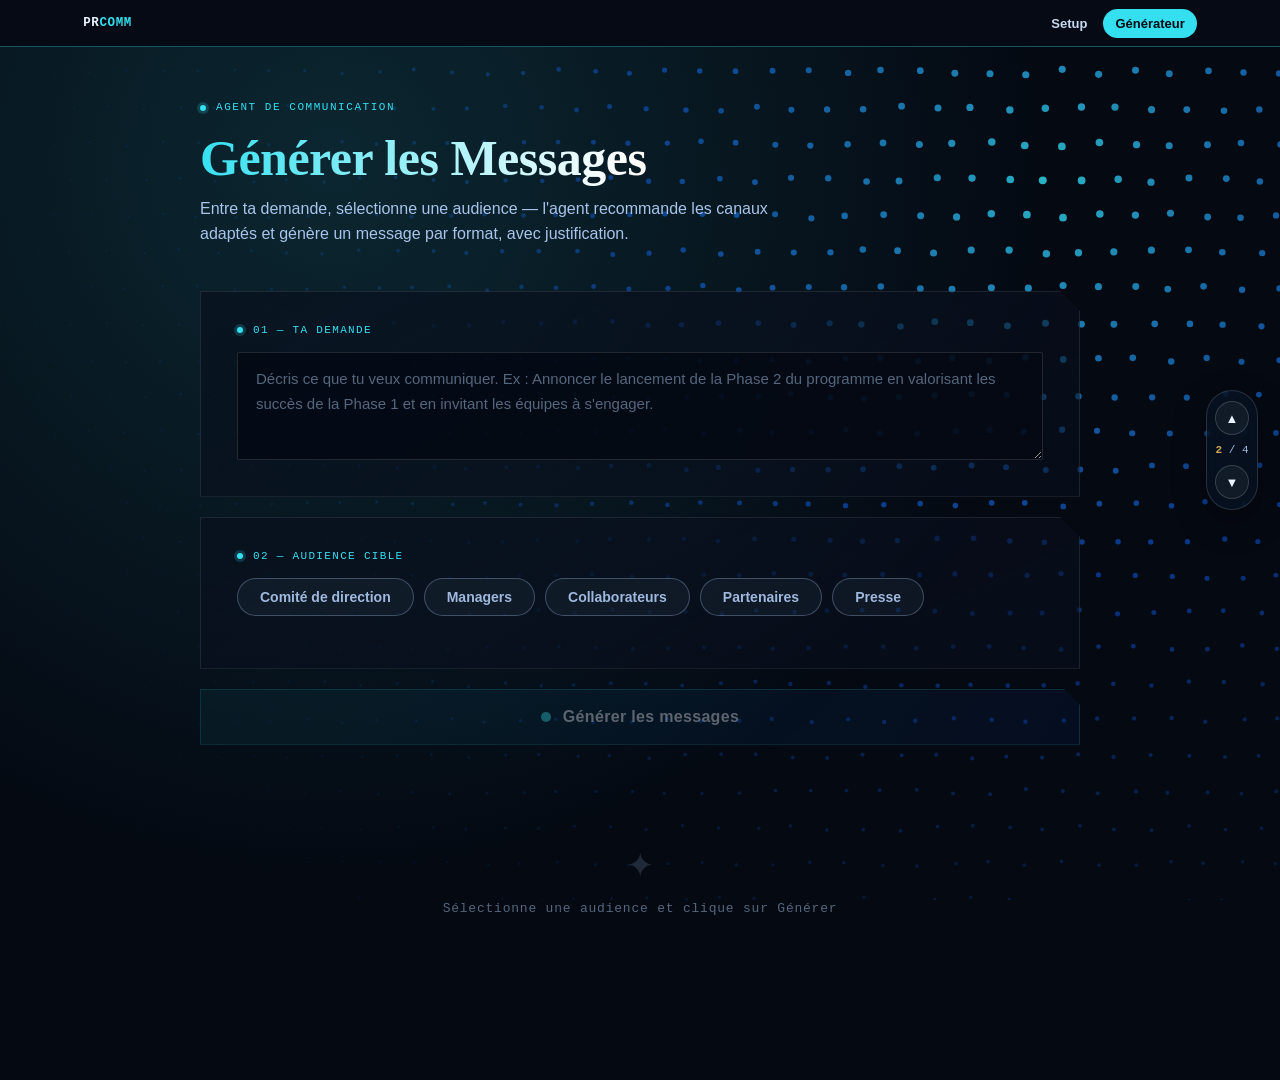
==== page2.html @ b080f119 "feat(page2): générateur de messages refait — demande + audience + canaux recommandés + résultats par" ====
<!DOCTYPE html>
<html lang="fr">
<head>
<meta charset="UTF-8">
<meta name="viewport" content="width=device-width, initial-scale=1.0">
<title>PRCOMM — Générateur de messages</title>
<style>
/* =====================================================
   DESIGN SYSTEM SHIFT — inline
   ===================================================== */
:root {
  --ink:#050912; --navy:#07223f; --blue:#0f62fe; --cyan:#34e0f0; --teal:#00b7ac;
  --ink-text:#0a1626; --muted:#54677e; --gold:#d1a954; --gold-soft:rgba(209,169,84,0.16);
  --mono:ui-monospace,"SF Mono",Consolas,"Liberation Mono",Menlo,monospace;
  --sans:-apple-system,"Segoe UI","Helvetica Neue",Arial,sans-serif;
  --serif:Georgia,"Palatino Linotype","Book Antiqua",serif;
  --ease-lux:cubic-bezier(.16,1,.3,1);
}
*{box-sizing:border-box;} html,body{margin:0;padding:0;} html{scroll-behavior:smooth;}
body{font-family:var(--sans);background:var(--ink);color:#eaf3ff;-webkit-font-smoothing:antialiased;}
a{color:inherit;text-decoration:none;}

/* canvas bg */
#bgCanvas{position:fixed;inset:0;z-index:-1;display:block;pointer-events:none;}
#phaseGlow{position:fixed;inset:0;z-index:-1;pointer-events:none;background:radial-gradient(circle at 26% 18%,rgba(52,224,240,0.14),transparent 62%);}

/* nav */
.site-nav{position:sticky;top:0;z-index:80;background:#050a14;border-bottom:1px solid rgba(52,224,240,0.35);}
.site-nav .wrap{display:flex;align-items:center;justify-content:space-between;padding:14px 32px;max-width:min(1560px,92vw);margin:0 auto;}
.nav-brand{font-family:var(--mono);font-size:12.5px;letter-spacing:.05em;color:#eaf3ff;font-weight:700;}
.nav-brand span{color:var(--cyan);}
.nav-links{display:flex;gap:4px;list-style:none;margin:0;padding:0;}
.nav-links a{font-size:13px;font-weight:600;color:#c7d8f0;padding:7px 12px;border-radius:20px;transition:background .15s,color .15s;}
.nav-links a:hover{color:#fff;background:rgba(255,255,255,0.08);}
.nav-links a.active{color:var(--ink);background:var(--cyan);font-weight:700;}

/* section-nav pill */
.section-nav{position:fixed;right:22px;top:50%;transform:translateY(-50%);z-index:95;display:flex;flex-direction:column;align-items:center;gap:2px;background:rgba(8,20,38,0.6);border:1px solid rgba(255,255,255,0.14);border-radius:999px;padding:10px 8px;backdrop-filter:blur(10px);box-shadow:0 12px 32px rgba(0,0,0,0.35);}
.section-nav button{width:34px;height:34px;border-radius:50%;border:1px solid rgba(255,255,255,0.16);background:rgba(255,255,255,0.05);color:#eaf3ff;font-size:13px;cursor:pointer;display:flex;align-items:center;justify-content:center;transition:background .18s,border-color .18s,transform .18s;}
.section-nav button:hover:not(:disabled){background:rgba(52,224,240,0.18);border-color:rgba(52,224,240,0.5);transform:scale(1.08);}
.section-nav button:disabled{opacity:.25;cursor:default;}
.section-nav-count{font-family:var(--mono);font-size:11px;color:#9fb8dd;padding:7px 0;}
.section-nav-count b{color:var(--gold);}
@media(max-width:520px){.section-nav{display:none;}}

/* page wrap */
.page-wrap{max-width:960px;margin:0 auto;padding:52px 40px 100px;position:relative;z-index:2;}
@media(max-width:640px){.page-wrap{padding:32px 20px 80px;}}

/* page title */
.page-title-block{margin-bottom:44px;}
.page-title-block .eyebrow{font-family:var(--mono);font-size:11px;letter-spacing:.14em;text-transform:uppercase;color:var(--cyan);display:flex;align-items:center;gap:10px;margin-bottom:14px;}
.page-title-block .eyebrow::before{content:"";width:6px;height:6px;border-radius:50%;background:var(--cyan);box-shadow:0 0 0 3px rgba(52,224,240,0.18);flex:none;}
.page-title-block h1{font-family:var(--serif);font-size:clamp(32px,5vw,50px);font-weight:600;letter-spacing:-.01em;line-height:1.1;margin:0 0 10px;background-image:linear-gradient(100deg,var(--cyan) 0%,#fff 22%,var(--gold) 48%,#eaf3ff 100%);background-size:220% 100%;-webkit-background-clip:text;background-clip:text;color:transparent;animation:lsweep 9s linear infinite;}
@keyframes lsweep{0%{background-position:0% 50%;}100%{background-position:-220% 50%;}}
.page-title-block p{color:#a9c4ea;font-size:16px;line-height:1.6;margin:0;max-width:580px;}
@media(prefers-reduced-motion:reduce){.page-title-block h1{animation:none;color:#fff;-webkit-text-fill-color:#fff;background-image:none;}}

/* block card */
.block{background:linear-gradient(155deg,rgba(9,16,30,0.75),rgba(9,16,30,0.5));border:1px solid rgba(255,255,255,0.09);clip-path:polygon(0 0,calc(100% - 20px) 0,100% 20px,100% 100%,0 100%);padding:32px 36px;margin-bottom:20px;transition:border-color .3s;}
.block:focus-within{border-color:rgba(52,224,240,0.3);}
.block-label{font-family:var(--mono);font-size:11px;letter-spacing:.12em;text-transform:uppercase;color:var(--cyan);display:flex;align-items:center;gap:10px;margin-bottom:16px;}
.block-label::before{content:"";width:6px;height:6px;border-radius:50%;background:var(--cyan);box-shadow:0 0 0 3px rgba(52,224,240,0.18);flex:none;}
@media(max-width:640px){.block{padding:22px 18px;}}

/* textarea */
.field-textarea{width:100%;background:rgba(5,9,18,0.75);border:1px solid rgba(255,255,255,0.12);color:#eaf3ff;font-family:var(--sans);font-size:15px;line-height:1.65;padding:14px 18px;border-radius:2px;outline:none;transition:border-color .2s;resize:vertical;min-height:108px;}
.field-textarea:focus{border-color:rgba(52,224,240,0.5);}
.field-textarea::placeholder{color:#54677e;}

/* audience buttons */
.aud-btns{display:flex;flex-wrap:wrap;gap:10px;}
.aud-btn{font-family:var(--sans);font-size:14px;font-weight:600;padding:10px 22px;border-radius:999px;cursor:pointer;border:1.5px solid rgba(159,184,221,0.35);color:#9fb8dd;background:rgba(159,184,221,0.06);transition:all .2s;}
.aud-btn:hover{border-color:rgba(52,224,240,0.5);color:#eaf3ff;background:rgba(52,224,240,0.08);}
.aud-btn.active{border-color:var(--cyan);color:var(--ink);background:var(--cyan);font-weight:700;}

/* channel recommendation zone */
.reco-zone{margin-top:20px;overflow:hidden;max-height:0;opacity:0;transition:max-height .45s ease,opacity .35s;}
.reco-zone.open{max-height:300px;opacity:1;}
.reco-zone-label{font-family:var(--mono);font-size:10px;letter-spacing:.1em;text-transform:uppercase;color:#7d97bd;margin-bottom:12px;display:flex;align-items:center;gap:8px;}
.reco-zone-label::after{content:"";flex:1;height:1px;background:rgba(255,255,255,0.1);}
.ch-chips{display:flex;flex-wrap:wrap;gap:8px;margin-bottom:10px;}
.ch-chip{font-family:var(--mono);font-size:12px;padding:7px 16px;border-radius:999px;cursor:pointer;user-select:none;border:1.5px solid rgba(159,184,221,0.3);color:#9fb8dd;background:rgba(159,184,221,0.06);transition:all .18s;}
.ch-chip:hover{border-color:rgba(52,224,240,0.5);color:#eaf3ff;}
.ch-chip.sel{background:rgba(52,224,240,0.16);border-color:var(--cyan);color:var(--cyan);font-weight:700;}
.ch-chip.reco{border-color:rgba(209,169,84,0.5);color:#f0d9a2;background:rgba(209,169,84,0.1);}
.ch-chip.reco.sel{background:rgba(209,169,84,0.2);border-color:var(--gold);color:var(--gold);font-weight:700;}
.reco-hint{font-family:var(--mono);font-size:11px;color:#7d97bd;}
.reco-hint b{color:var(--gold);}

/* generate btn */
.btn-gen{display:flex;align-items:center;justify-content:center;gap:12px;width:100%;padding:18px;margin-top:4px;cursor:pointer;clip-path:polygon(0 0,calc(100% - 16px) 0,100% 16px,100% 100%,0 100%);border:1px solid rgba(52,224,240,0.4);background:linear-gradient(120deg,rgba(52,224,240,0.14),rgba(15,98,254,0.18));font-family:var(--sans);font-size:16px;font-weight:700;color:#eaf3ff;letter-spacing:.02em;transition:background .25s,transform .2s,box-shadow .25s;box-shadow:0 10px 28px rgba(0,0,0,0.3);}
.btn-gen:hover:not(:disabled){background:linear-gradient(120deg,rgba(52,224,240,0.24),rgba(15,98,254,0.28));transform:translateY(-2px);box-shadow:0 16px 36px rgba(0,0,0,0.4);}
.btn-gen:disabled{opacity:.38;cursor:not-allowed;transform:none;}
.btn-gen .dot{width:10px;height:10px;border-radius:50%;background:var(--cyan);flex:none;animation:pulse 2s ease-in-out infinite;}
@keyframes pulse{0%,100%{opacity:.5;transform:scale(1);}50%{opacity:1;transform:scale(1.45);}}

/* results */
.results{margin-top:36px;}
.results-empty{text-align:center;padding:64px 20px;font-family:var(--mono);font-size:13px;color:#54677e;letter-spacing:.06em;}
.results-empty .ico{font-size:34px;display:block;margin-bottom:14px;opacity:.35;}
.result-cards{display:flex;flex-direction:column;gap:22px;}

/* result card */
.rcard{background:rgba(6,14,28,0.65);border:1px solid rgba(255,255,255,0.1);clip-path:polygon(0 0,calc(100% - 16px) 0,100% 16px,100% 100%,0 100%);overflow:hidden;transition:border-color .3s;}
.rcard:hover{border-color:rgba(52,224,240,0.28);}
.rcard-head{display:flex;align-items:center;justify-content:space-between;padding:14px 22px;border-bottom:1px solid rgba(255,255,255,0.07);background:rgba(5,9,18,0.45);}
.rcard-format{display:flex;align-items:center;gap:10px;}
.rcard-icon{font-size:18px;}
.rcard-name{font-weight:700;color:#fff;font-size:15px;}
.rcard-badge{font-family:var(--mono);font-size:10px;padding:3px 10px;border-radius:999px;letter-spacing:.05em;text-transform:uppercase;}
.rcard-badge.email{border:1px solid rgba(52,224,240,0.4);color:#a4f0f8;background:rgba(52,224,240,0.1);}
.rcard-badge.linkedin{border:1px solid rgba(15,98,254,0.5);color:#a9c4ff;background:rgba(15,98,254,0.14);}
.rcard-badge.video{border:1px solid rgba(209,169,84,0.5);color:#f0d9a2;background:rgba(209,169,84,0.12);}
.rcard-badge.intranet{border:1px solid rgba(0,183,172,0.5);color:#7fe6dd;background:rgba(0,183,172,0.12);}
.rcard-badge.slack{border:1px solid rgba(159,184,221,0.4);color:#9fb8dd;background:rgba(159,184,221,0.08);}
.btn-copy{font-family:var(--mono);font-size:11px;padding:5px 14px;border-radius:2px;border:1px solid rgba(255,255,255,0.18);background:rgba(255,255,255,0.05);color:#9fb8dd;cursor:pointer;transition:background .18s,color .18s;}
.btn-copy:hover{background:rgba(255,255,255,0.1);color:#fff;}
.btn-copy.ok{border-color:rgba(0,183,172,0.5);color:var(--teal);}
.rcard-body{padding:22px 24px;}
.rcard-text{color:#dbe8fb;font-size:15px;line-height:1.75;white-space:pre-wrap;font-family:var(--sans);}
.rcard-why{margin-top:16px;padding:13px 18px;border-left:3px solid var(--gold);background:linear-gradient(120deg,rgba(209,169,84,0.08),rgba(255,255,255,0.01));}
.why-label{font-family:var(--mono);font-size:10px;letter-spacing:.1em;text-transform:uppercase;color:var(--gold);margin-bottom:5px;}
.why-text{font-family:var(--serif);font-style:italic;color:#c9a95a;font-size:14px;line-height:1.6;}

/* skeleton */
.skel-card{background:rgba(6,14,28,0.6);border:1px solid rgba(255,255,255,0.07);clip-path:polygon(0 0,calc(100% - 16px) 0,100% 16px,100% 100%,0 100%);padding:24px;display:flex;flex-direction:column;gap:11px;}
.skel{border-radius:2px;background:linear-gradient(90deg,rgba(255,255,255,0.04) 25%,rgba(255,255,255,0.09) 50%,rgba(255,255,255,0.04) 75%);background-size:200% 100%;animation:shimmer 1.5s infinite;}
@keyframes shimmer{0%{background-position:200% 0;}100%{background-position:-200% 0;}}
.sh{height:14px;} .sw40{width:40%;} .sw90{width:90%;} .sw75{width:75%;} .sw55{width:55%;}
</style>
</head>
<body>

<canvas id="bgCanvas" aria-hidden="true"></canvas>
<div id="phaseGlow" aria-hidden="true"></div>

<nav class="site-nav">
  <div class="wrap">
    <a href="index.html" class="nav-brand">PR<span>COMM</span></a>
    <ul class="nav-links">
      <li><a href="index.html">Setup</a></li>
      <li><a href="page2.html" class="active">Générateur</a></li>
    </ul>
  </div>
</nav>

<nav class="section-nav" id="sectionNav">
  <button type="button" id="secPrev">&#9650;</button>
  <div class="section-nav-count"><b id="secIndex">1</b> / <span id="secTotal">4</span></div>
  <button type="button" id="secNext">&#9660;</button>
</nav>

<div class="page-wrap">

  <!-- Header -->
  <div class="page-title-block" id="stop0">
    <p class="eyebrow">Agent de communication</p>
    <h1>Générer les Messages</h1>
    <p>Entre ta demande, sélectionne une audience — l'agent recommande les canaux adaptés et génère un message par format, avec justification.</p>
  </div>

  <!-- BLOC 1 — Demande -->
  <div class="block" id="stop1">
    <div class="block-label">01 — Ta demande</div>
    <textarea class="field-textarea" id="inputDemande"
      placeholder="Décris ce que tu veux communiquer. Ex : Annoncer le lancement de la Phase 2 du programme en valorisant les succès de la Phase 1 et en invitant les équipes à s'engager."></textarea>
  </div>

  <!-- BLOC 2 — Audience + canaux recommandés -->
  <div class="block" id="stop2">
    <div class="block-label">02 — Audience cible</div>
    <div class="aud-btns" id="audBtns"></div>

    <div class="reco-zone" id="recoZone">
      <div class="reco-zone-label" style="margin-top:20px;">Canaux recommandés pour cette audience</div>
      <div class="ch-chips" id="chChips"></div>
      <div class="reco-hint" id="recoHint"></div>
    </div>
  </div>

  <!-- BLOC 3 — Générer -->
  <button class="btn-gen" id="btnGen" disabled>
    <span class="dot"></span>
    Générer les messages
  </button>

  <!-- BLOC 4 — Résultats -->
  <div class="results" id="stop3">
    <div class="results-empty" id="emptyState">
      <span class="ico">✦</span>
      Sélectionne une audience et clique sur Générer
    </div>
    <div class="result-cards" id="resultCards"></div>
  </div>

</div><!-- /page-wrap -->

<script>
/* ================================================================
   CHANNEL METADATA
   ================================================================ */
var CH = {
  email:        { label:'Email',                icon:'✉',  badge:'email',    why:"L'email est idéal pour les audiences formelles. Il permet un message structuré, archivable et attendu dans les communications officielles." },
  linkedin:     { label:'LinkedIn',             icon:'💼', badge:'linkedin', why:"LinkedIn maximise la visibilité externe et institutionnelle. L'accroche courte et les hashtags augmentent l'engagement organique auprès des pairs et partenaires." },
  video:        { label:'Script vidéo',         icon:'🎬', badge:'video',    why:"La vidéo crée un lien émotionnel fort. Le format face caméra humanise le message et renforce l'authenticité, particulièrement efficace pour mobiliser les équipes." },
  intranet:     { label:'Intranet / Newsletter', icon:'📰', badge:'intranet', why:"L'intranet touche l'ensemble des collaborateurs avec un message structuré et archivable. Idéal pour les communications larges à l'ensemble du périmètre." },
  slack:        { label:'Slack / Teams',         icon:'💬', badge:'slack',    why:"Slack/Teams privilégie la réactivité et l'informalité. Le format court et direct est parfait pour un message rapide à une équipe habituée à ce canal." },
  presentation: { label:'Présentation',          icon:'📊', badge:'email',    why:"La présentation structure le message visuellement pour convaincre en réunion. Elle est adaptée aux décideurs qui attendent des données et des arguments structurés." },
  communique:   { label:'Communiqué presse',     icon:'📡', badge:'linkedin', why:"Le communiqué adopte les codes journalistiques : clarté, faits, citation. Il cible les médias et partenaires pour une diffusion large et crédible." },
  discours:     { label:'Discours',              icon:'🎤', badge:'video',    why:"Le discours crée un moment fort et mémorable. Le contact direct et l'émotion renforcent l'impact, idéal pour des moments de rassemblement." }
};

/* Recommandation de canaux par audience */
var RECO = {
  'direction':      ['email','presentation','discours'],
  'codir':          ['email','presentation','discours'],
  'comite':         ['email','presentation','discours'],
  'manager':        ['email','intranet','slack'],
  'collaborateur':  ['intranet','video','slack'],
  'partner':        ['email','linkedin','communique'],
  'partenaire':     ['email','linkedin','communique'],
  'presse':         ['communique','linkedin'],
  'client':         ['linkedin','email','video'],
  'equipe':         ['slack','intranet','video'],
  'rh':             ['intranet','email','slack']
};

/* Templates de message par canal */
var TPL = {
  email: function(c) {
    return 'Objet : ' + c.sujet + '\n\n'
      + 'Bonjour,\n\n'
      + c.intro + '\n\n'
      + c.corps + '\n\n'
      + 'Nous comptons sur votre engagement pour faire de cette étape un vrai succès collectif.\n\n'
      + 'Bien cordialement,\n'
      + "L'équipe Communication";
  },
  linkedin: function(c) {
    return c.accroche + '\n\n'
      + c.court + '\n\n'
      + '👉 ' + c.cta + '\n\n'
      + c.hashtags;
  },
  video: function(c) {
    return '[OUVERTURE — plan large]\n'
      + '"' + c.hook + '"\n\n'
      + '[PLAN MOYEN — interlocuteur face caméra]\n'
      + '"' + c.video_corps + '"\n\n'
      + '[PLAN SERRÉ — regard caméra]\n'
      + '"' + c.video_close + '"\n\n'
      + '[OUTRO — logo + signature]';
  },
  intranet: function(c) {
    return '# ' + c.sujet + '\n\n'
      + c.intro + '\n\n'
      + '**Ce que ça change pour vous :**\n'
      + c.points.map(function(p){ return '• ' + p; }).join('\n') + '\n\n'
      + c.conclusion;
  },
  slack: function(c) {
    return ':loudspeaker: *' + c.sujet + '*\n\n'
      + c.court + '\n\n'
      + ':arrow_right: ' + c.cta;
  },
  presentation: function(c) {
    return 'SLIDE 1 — Titre\n'
      + c.sujet + '\n\n'
      + 'SLIDE 2 — Contexte\n'
      + c.intro + '\n\n'
      + 'SLIDE 3 — Enjeux & bénéfices\n'
      + c.points.map(function(p, i){ return (i+1) + '. ' + p; }).join('\n') + '\n\n'
      + 'SLIDE 4 — Prochaine étape\n'
      + c.cta;
  },
  communique: function(c) {
    return 'COMMUNIQUÉ DE PRESSE\n\n'
      + c.sujet.toUpperCase() + '\n\n'
      + c.intro + '\n\n'
      + c.corps + '\n\n'
      + '« ' + c.citation + ' »\n\n'
      + 'Contact presse : communication@programme.fr';
  },
  discours: function(c) {
    return '[INTRODUCTION]\n'
      + 'Mesdames, Messieurs, chers collègues,\n\n'
      + c.intro + '\n\n'
      + '[DÉVELOPPEMENT]\n'
      + c.corps + '\n\n'
      + '[APPEL À L\'ACTION]\n'
      + c.video_close + '\n\n'
      + '[CONCLUSION]\n'
      + 'Je vous remercie.';
  }
};

/* ================================================================
   STATE
   ================================================================ */
var setup = null;
var selAud = null;
var selCh  = [];

/* ================================================================
   INIT
   ================================================================ */
(function init() {
  /* particles SHIFT */
  (function(){
    var cv=document.getElementById('bgCanvas');
    if(!cv||!cv.getContext)return;
    var ctx=cv.getContext('2d'),dots=[],mouse={x:-9999,y:-9999},W=0,H=0;
    function lerp(a,b,t){return a+(b-a)*t;}
    function colorAt(t){
      var cy=[52,224,240],bl=[15,98,254],nv=[7,34,63],r,g,b;
      if(t<0.45){var tt=t/0.45;r=lerp(cy[0],bl[0],tt);g=lerp(cy[1],bl[1],tt);b=lerp(cy[2],bl[2],tt);}
      else{var tt2=Math.min((t-0.45)/0.55,1);r=lerp(bl[0],nv[0],tt2);g=lerp(bl[1],nv[1],tt2);b=lerp(bl[2],nv[2],tt2);}
      return[Math.round(r),Math.round(g),Math.round(b)];
    }
    function buildGrid(){
      dots=[];var sp=W<640?42:36,cols=Math.ceil(W/sp)+2,rows=Math.ceil(H/sp)+2;
      var lx=W*0.82,ly=H*0.2,mx=Math.hypot(Math.max(lx,W-lx),Math.max(ly,H-ly))||1;
      for(var ry=0;ry<rows;ry++){var ox=(ry%2===0)?0:sp/2;
        for(var rx=0;rx<cols;rx++){var x=rx*sp+ox-sp,y=ry*sp-sp;
          var d=Math.hypot(x-lx,y-ly)/mx,bri=Math.pow(Math.max(0,1-d/1.05),1.7);
          dots.push({bx:x,by:y,r:1.0+bri*3.0,bright:bri,phase:Math.random()*Math.PI*2,speed:0.22+Math.random()*0.22,amp:1.3+Math.random()*1.6});}}
    }
    function resize(){var dpr=Math.min(window.devicePixelRatio||1,2);W=window.innerWidth;H=window.innerHeight;cv.width=W*dpr;cv.height=H*dpr;cv.style.width=W+'px';cv.style.height=H+'px';ctx.setTransform(dpr,0,0,dpr,0,0);buildGrid();}
    var rm=window.matchMedia&&window.matchMedia('(prefers-reduced-motion:reduce)').matches;
    var t0=(window.performance&&performance.now)?performance.now():Date.now();
    function frame(now){var t=(now-t0)/1000;ctx.clearRect(0,0,W,H);
      for(var i=0;i<dots.length;i++){var d=dots[i],x=d.bx,y=d.by;
        if(!rm){x+=Math.sin(t*d.speed+d.phase)*d.amp;y+=Math.cos(t*d.speed*0.8+d.phase)*d.amp;}
        var radius=d.r,bright=d.bright;
        if(!rm&&mouse.x>-9000){var dx=x-mouse.x,dy=y-mouse.y,dist=Math.hypot(dx,dy);
          if(dist<150){var f=1-dist/150;radius+=f*2.6;bright=Math.min(1,bright+f*0.35);if(dist>0.01){x+=(dx/dist)*f*6;y+=(dy/dist)*f*6;}}}
        var col=colorAt(Math.min(1,1-bright));
        ctx.beginPath();ctx.fillStyle='rgba('+col[0]+','+col[1]+','+col[2]+','+(Math.min(0.92,0.09+bright*0.72))+')';ctx.arc(x,y,radius,0,Math.PI*2);ctx.fill();}
      if(!rm)requestAnimationFrame(frame);}
    window.addEventListener('mousemove',function(e){mouse.x=e.clientX;mouse.y=e.clientY;},{passive:true});
    window.addEventListener('mouseleave',function(){mouse.x=-9999;mouse.y=-9999;});
    var rt;window.addEventListener('resize',function(){clearTimeout(rt);rt=setTimeout(function(){resize();if(!rm)requestAnimationFrame(frame);else frame(performance.now());},150);});
    resize();if(!rm)requestAnimationFrame(frame);else frame(t0);
  })();

  /* section nav */
  (function(){
    var stops=[document.getElementById('stop0'),document.getElementById('stop1'),document.getElementById('stop2'),document.getElementById('stop3')];
    var prev=document.getElementById('secPrev'),next=document.getElementById('secNext');
    var idx=document.getElementById('secIndex'),tot=document.getElementById('secTotal');
    if(tot)tot.textContent=stops.length;
    function cur(){var y=window.scrollY+window.innerHeight*0.4,i=0;
      for(var j=0;j<stops.length;j++){if(stops[j]&&stops[j].getBoundingClientRect().top+window.scrollY<=y)i=j;}return i;}
    function go(i){i=Math.max(0,Math.min(stops.length-1,i));stops[i].scrollIntoView({behavior:'smooth',block:'center'});}
    function upd(){var i=cur();if(idx)idx.textContent=i+1;prev.disabled=i<=0;next.disabled=i>=stops.length-1;}
    prev.addEventListener('click',function(){go(cur()-1);});
    next.addEventListener('click',function(){go(cur()+1);});
    window.addEventListener('scroll',upd,{passive:true});
    window.addEventListener('resize',upd);
    window.addEventListener('keydown',function(e){
      var t=(document.activeElement&&document.activeElement.tagName)||'';
      if(t==='TEXTAREA'||t==='INPUT')return;
      if(e.key==='ArrowDown'||e.key==='PageDown'){e.preventDefault();go(cur()+1);}
      else if(e.key==='ArrowUp'||e.key==='PageUp'){e.preventDefault();go(cur()-1);}
    });
    upd();
  })();

  /* load setup from localStorage */
  try { setup = JSON.parse(localStorage.getItem('prcomm_setup')); } catch(e) {}

  /* populate audience buttons */
  var auds = (setup && setup.audiences && setup.audiences.length)
    ? setup.audiences
    : [
        { name: 'Comité de direction', what: 'ROI, vision stratégique' },
        { name: 'Managers',            what: 'Impact équipes, opérationnel' },
        { name: 'Collaborateurs',      what: 'Sens, bénéfices concrets' },
        { name: 'Partenaires',         what: 'Fiabilité, innovation' },
        { name: 'Presse',              what: 'Faits, chiffres, citations' }
      ];

  var cont = document.getElementById('audBtns');
  auds.forEach(function(a) {
    var btn = document.createElement('button');
    btn.className = 'aud-btn';
    btn.textContent = a.name;
    btn.addEventListener('click', function() { selectAud(btn, a); });
    cont.appendChild(btn);
  });

  /* enable generate on textarea input */
  document.getElementById('inputDemande').addEventListener('input', checkReady);
  document.getElementById('btnGen').addEventListener('click', generate);
})();

/* ================================================================
   AUDIENCE SELECTION
   ================================================================ */
function selectAud(btn, aud) {
  document.querySelectorAll('.aud-btn').forEach(function(b){ b.classList.remove('active'); });
  btn.classList.add('active');
  selAud = aud;
  selCh  = [];
  renderReco(aud);
  checkReady();
}

function getRecoForAud(name) {
  var n = name.toLowerCase()
    .replace(/[éèêë]/g,'e').replace(/[àâä]/g,'a').replace(/[îï]/g,'i').replace(/[ôö]/g,'o').replace(/[ùûü]/g,'u')
    .replace(/[^a-z]/g,'');
  for (var k in RECO) {
    if (n.indexOf(k) !== -1) return RECO[k];
  }
  return (setup && setup.channels && setup.channels.length) ? setup.channels.slice(0, 3) : ['email', 'linkedin', 'intranet'];
}

function renderReco(aud) {
  var reco    = getRecoForAud(aud.name);
  var avail   = (setup && setup.channels && setup.channels.length) ? setup.channels : Object.keys(CH);
  var chips   = document.getElementById('chChips');
  chips.innerHTML = '';
  selCh = [];

  avail.forEach(function(ch) {
    if (!CH[ch]) return;
    var isR = reco.indexOf(ch) !== -1;
    var el  = document.createElement('span');
    el.className = 'ch-chip' + (isR ? ' reco sel' : '');
    el.dataset.ch = ch;
    el.textContent = CH[ch].label;
    if (isR) selCh.push(ch);
    el.addEventListener('click', function() {
      el.classList.toggle('sel');
      selCh = Array.from(document.querySelectorAll('#chChips .ch-chip.sel')).map(function(c){ return c.dataset.ch; });
      checkReady();
    });
    chips.appendChild(el);
  });

  document.getElementById('recoHint').innerHTML =
    '<b>Recommandés</b> pour "' + aud.name + '" : '
    + reco.filter(function(c){ return CH[c]; }).map(function(c){ return CH[c].label; }).join(', ') + '.';

  var zone = document.getElementById('recoZone');
  zone.offsetHeight; /* force reflow */
  zone.classList.add('open');
  checkReady();
}

function checkReady() {
  document.getElementById('btnGen').disabled = !(selAud && selCh.length > 0);
}

/* ================================================================
   GENERATION
   ================================================================ */
function generate() {
  if (!selAud || !selCh.length) return;
  var demande = document.getElementById('inputDemande').value.trim()
    || 'Information importante concernant notre programme';

  document.getElementById('emptyState').style.display = 'none';
  var rc = document.getElementById('resultCards');
  rc.innerHTML = '';

  /* skeletons */
  selCh.forEach(function() {
    var sk = document.createElement('div');
    sk.className = 'skel-card';
    sk.innerHTML = '<div class="skel sh sw40"></div><div class="skel sh sw90"></div><div class="skel sh sw75"></div><div class="skel sh sw55"></div>';
    rc.appendChild(sk);
  });

  /* simulate generation delay */
  setTimeout(function() {
    rc.innerHTML = '';
    var prog = (setup && setup.programme) || 'notre programme de transformation';
    var ctx  = buildCtx(demande, selAud, prog);
    selCh.forEach(function(ch, i) {
      setTimeout(function() { renderCard(ch, ctx); }, i * 220);
    });
  }, 850);
}

function buildCtx(dem, aud, prog) {
  var sujet = dem.length > 58 ? dem.substring(0, 58) + '…' : dem;
  var msgs  = (setup && setup.messages && setup.messages.length) ? setup.messages : [];
  var key   = msgs.length ? msgs[0] : 'Ce programme crée une opportunité réelle de transformation.';
  var tones = (setup && setup.tones) || ['inspirant'];
  var accent = tones.indexOf('inspirant') !== -1 ? '✨ ' : '';
  return {
    sujet:       sujet,
    intro:       'Dans le cadre de ' + prog + ', nous souhaitons vous informer d\'une étape importante\u00a0: ' + dem + '.',
    corps:       key + '\n\nCette démarche ' + (aud.what ? 'répond directement à vos attentes en matière de ' + aud.what + '.' : 'concerne l\'ensemble de nos équipes.'),
    court:       dem + '\u00a0— un moment clé pour ' + prog + '.',
    accroche:    accent + sujet,
    cta:         'En savoir plus et rejoindre la démarche',
    hashtags:    '#Transformation #' + prog.split(' ').slice(0,2).map(function(w){ return w.charAt(0).toUpperCase()+w.slice(1); }).join('') + ' #Innovation',
    hook:        dem,
    video_corps: 'Ce que nous vivons avec ' + prog + ' est une chance unique. ' + key,
    video_close: 'Rejoignez-nous. Ensemble, faisons de ce programme un succès dont nous serons tous fiers.',
    points: [
      aud.what ? 'Répond à votre besoin de ' + aud.what : 'Impacte directement votre quotidien',
      'Calendrier et prochaines étapes communiqués prochainement',
      'Votre retour est attendu et précieux'
    ],
    conclusion:  'Pour toute question, contactez l\'équipe programme. Merci de votre engagement.',
    citation:    key.replace(/\.$/, '')
  };
}

function renderCard(ch, ctx) {
  var m = CH[ch]; if (!m) return;
  var fn = TPL[ch] || TPL.email;
  var content = fn(ctx);

  var card = document.createElement('div');
  card.className = 'rcard';
  card.innerHTML =
    '<div class="rcard-head">'
      + '<div class="rcard-format">'
        + '<span class="rcard-icon">' + m.icon + '</span>'
        + '<span class="rcard-name">' + m.label + '</span>'
        + '<span class="rcard-badge ' + m.badge + '">' + ch + '</span>'
      + '</div>'
      + '<button class="btn-copy" onclick="copyCard(this)">Copier</button>'
    + '</div>'
    + '<div class="rcard-body">'
      + '<div class="rcard-text">' + esc(content) + '</div>'
      + '<div class="rcard-why">'
        + '<div class="why-label">Pourquoi ce format ?</div>'
        + '<div class="why-text">' + m.why + '</div>'
      + '</div>'
    + '</div>';

  card.style.opacity = '0';
  card.style.transform = 'translateY(18px)';
  document.getElementById('resultCards').appendChild(card);
  requestAnimationFrame(function() {
    card.style.transition = 'opacity .5s ease, transform .5s ease';
    card.style.opacity = '1';
    card.style.transform = 'translateY(0)';
  });
}

function copyCard(btn) {
  var text = btn.closest('.rcard').querySelector('.rcard-text').textContent;
  navigator.clipboard.writeText(text).then(function() {
    btn.textContent = 'Copié !'; btn.classList.add('ok');
    setTimeout(function() { btn.textContent = 'Copier'; btn.classList.remove('ok'); }, 2000);
  });
}

function esc(s) {
  return s.replace(/&/g,'&amp;').replace(/</g,'&lt;').replace(/>/g,'&gt;');
}
</script>
</body>
</html>
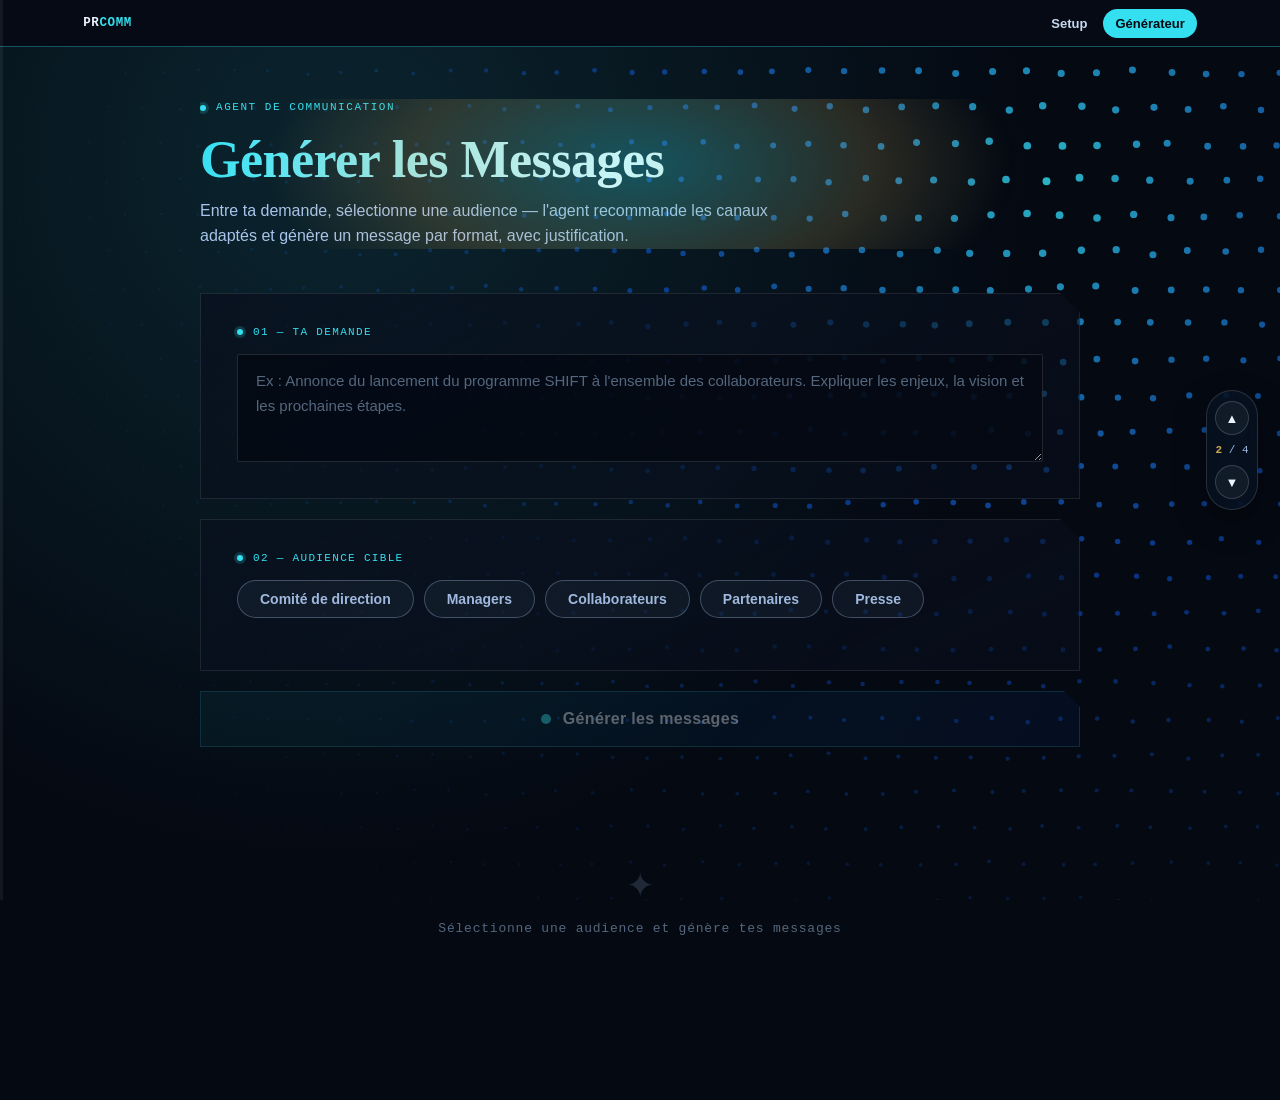
==== commit 33ac7882: "feat: génération enrichie par ton/audience, progress rail, hero-glow, export TXT, restauration setup" ====
--- a/page2.html
+++ b/page2.html
@@ -5,26 +5,39 @@
 <meta name="viewport" content="width=device-width, initial-scale=1.0">
 <title>PRCOMM — Générateur de messages</title>
 <style>
-/* =====================================================
-   DESIGN SYSTEM SHIFT — inline
-   ===================================================== */
 :root {
-  --ink:#050912; --navy:#07223f; --blue:#0f62fe; --cyan:#34e0f0; --teal:#00b7ac;
-  --ink-text:#0a1626; --muted:#54677e; --gold:#d1a954; --gold-soft:rgba(209,169,84,0.16);
-  --mono:ui-monospace,"SF Mono",Consolas,"Liberation Mono",Menlo,monospace;
-  --sans:-apple-system,"Segoe UI","Helvetica Neue",Arial,sans-serif;
-  --serif:Georgia,"Palatino Linotype","Book Antiqua",serif;
-  --ease-lux:cubic-bezier(.16,1,.3,1);
-}
-*{box-sizing:border-box;} html,body{margin:0;padding:0;} html{scroll-behavior:smooth;}
+  --ink:      #050912;
+  --navy:     #07223f;
+  --blue:     #0f62fe;
+  --cyan:     #34e0f0;
+  --teal:     #00b7ac;
+  --gold:     #d1a954;
+  --gold-soft:rgba(209,169,84,0.16);
+  --mono:  ui-monospace,"SF Mono","SFMono-Regular",Consolas,"Liberation Mono",Menlo,monospace;
+  --sans:  -apple-system,"Segoe UI","Helvetica Neue",Arial,sans-serif;
+  --serif: Georgia,"Iowan Old Style","Palatino Linotype","Book Antiqua",serif;
+  --ease-lux: cubic-bezier(.16,1,.3,1);
+}
+*{box-sizing:border-box;}html,body{margin:0;padding:0;}html{scroll-behavior:smooth;}
+@media(prefers-reduced-motion:reduce){html{scroll-behavior:auto;}}
 body{font-family:var(--sans);background:var(--ink);color:#eaf3ff;-webkit-font-smoothing:antialiased;}
 a{color:inherit;text-decoration:none;}
 
-/* canvas bg */
+/* ---- ambient ---- */
 #bgCanvas{position:fixed;inset:0;z-index:-1;display:block;pointer-events:none;}
-#phaseGlow{position:fixed;inset:0;z-index:-1;pointer-events:none;background:radial-gradient(circle at 26% 18%,rgba(52,224,240,0.14),transparent 62%);}
-
-/* nav */
+#phaseGlow{position:fixed;inset:0;z-index:-1;pointer-events:none;
+  background:radial-gradient(circle at 26% 18%,rgba(52,224,240,0.13),transparent 60%);
+  transition:background 1.4s ease;}
+
+/* ---- progress rail ---- */
+.progress-rail{position:fixed;top:0;left:0;width:3px;height:100vh;z-index:90;
+  background:rgba(255,255,255,0.06);pointer-events:none;}
+.progress-rail .fill{width:100%;height:0%;
+  background:linear-gradient(180deg,var(--cyan),var(--blue));
+  transition:height .08s linear;}
+@media(max-width:640px){.progress-rail{display:none;}}
+
+/* ---- nav ---- */
 .site-nav{position:sticky;top:0;z-index:80;background:#050a14;border-bottom:1px solid rgba(52,224,240,0.35);}
 .site-nav .wrap{display:flex;align-items:center;justify-content:space-between;padding:14px 32px;max-width:min(1560px,92vw);margin:0 auto;}
 .nav-brand{font-family:var(--mono);font-size:12.5px;letter-spacing:.05em;color:#eaf3ff;font-weight:700;}
@@ -34,106 +47,179 @@
 .nav-links a:hover{color:#fff;background:rgba(255,255,255,0.08);}
 .nav-links a.active{color:var(--ink);background:var(--cyan);font-weight:700;}
 
-/* section-nav pill */
-.section-nav{position:fixed;right:22px;top:50%;transform:translateY(-50%);z-index:95;display:flex;flex-direction:column;align-items:center;gap:2px;background:rgba(8,20,38,0.6);border:1px solid rgba(255,255,255,0.14);border-radius:999px;padding:10px 8px;backdrop-filter:blur(10px);box-shadow:0 12px 32px rgba(0,0,0,0.35);}
-.section-nav button{width:34px;height:34px;border-radius:50%;border:1px solid rgba(255,255,255,0.16);background:rgba(255,255,255,0.05);color:#eaf3ff;font-size:13px;cursor:pointer;display:flex;align-items:center;justify-content:center;transition:background .18s,border-color .18s,transform .18s;}
+/* ---- section-nav ---- */
+.section-nav{position:fixed;right:22px;top:50%;transform:translateY(-50%);z-index:95;
+  display:flex;flex-direction:column;align-items:center;gap:2px;
+  background:rgba(8,20,38,0.6);border:1px solid rgba(255,255,255,0.14);
+  border-radius:999px;padding:10px 8px;backdrop-filter:blur(10px);
+  box-shadow:0 12px 32px rgba(0,0,0,0.35);}
+.section-nav button{width:34px;height:34px;border-radius:50%;
+  border:1px solid rgba(255,255,255,0.16);background:rgba(255,255,255,0.05);
+  color:#eaf3ff;font-size:13px;cursor:pointer;display:flex;align-items:center;
+  justify-content:center;transition:background .18s,border-color .18s,transform .18s;}
 .section-nav button:hover:not(:disabled){background:rgba(52,224,240,0.18);border-color:rgba(52,224,240,0.5);transform:scale(1.08);}
 .section-nav button:disabled{opacity:.25;cursor:default;}
 .section-nav-count{font-family:var(--mono);font-size:11px;color:#9fb8dd;padding:7px 0;}
 .section-nav-count b{color:var(--gold);}
 @media(max-width:520px){.section-nav{display:none;}}
 
-/* page wrap */
+/* ---- hero glow ---- */
+.hero-glow{
+  position:absolute;top:-200px;left:50%;width:1100px;height:700px;margin-left:-550px;
+  background:radial-gradient(ellipse closest-side at 50% 38%,rgba(52,224,240,0.3),rgba(209,169,84,0.18) 42%,transparent 68%);
+  filter:blur(6px);pointer-events:none;z-index:0;
+  animation:heroGlowPulse 6.5s ease-in-out infinite;}
+@keyframes heroGlowPulse{0%,100%{opacity:.55;transform:scale(1);}50%{opacity:.95;transform:scale(1.16);}}
+@media(prefers-reduced-motion:reduce){.hero-glow{animation:none;opacity:.8;}}
+
+/* ---- page layout ---- */
 .page-wrap{max-width:960px;margin:0 auto;padding:52px 40px 100px;position:relative;z-index:2;}
 @media(max-width:640px){.page-wrap{padding:32px 20px 80px;}}
 
-/* page title */
-.page-title-block{margin-bottom:44px;}
-.page-title-block .eyebrow{font-family:var(--mono);font-size:11px;letter-spacing:.14em;text-transform:uppercase;color:var(--cyan);display:flex;align-items:center;gap:10px;margin-bottom:14px;}
-.page-title-block .eyebrow::before{content:"";width:6px;height:6px;border-radius:50%;background:var(--cyan);box-shadow:0 0 0 3px rgba(52,224,240,0.18);flex:none;}
-.page-title-block h1{font-family:var(--serif);font-size:clamp(32px,5vw,50px);font-weight:600;letter-spacing:-.01em;line-height:1.1;margin:0 0 10px;background-image:linear-gradient(100deg,var(--cyan) 0%,#fff 22%,var(--gold) 48%,#eaf3ff 100%);background-size:220% 100%;-webkit-background-clip:text;background-clip:text;color:transparent;animation:lsweep 9s linear infinite;}
+/* ---- page title ---- */
+.page-title-block{margin-bottom:44px;position:relative;overflow:hidden;}
+.page-title-block .eyebrow{font-family:var(--mono);font-size:11px;letter-spacing:.14em;text-transform:uppercase;
+  color:var(--cyan);display:flex;align-items:center;gap:10px;margin-bottom:14px;}
+.page-title-block .eyebrow::before{content:"";width:6px;height:6px;border-radius:50%;
+  background:var(--cyan);box-shadow:0 0 0 3px rgba(52,224,240,0.18);flex:none;}
+.page-title-block h1{font-family:var(--serif);font-size:clamp(32px,5vw,52px);font-weight:600;
+  letter-spacing:-.01em;line-height:1.1;margin:0 0 10px;
+  background-image:linear-gradient(100deg,var(--cyan) 0%,#fff 22%,var(--gold) 48%,#eaf3ff 100%);
+  background-size:220% 100%;-webkit-background-clip:text;background-clip:text;color:transparent;
+  animation:lsweep 9s linear infinite;}
 @keyframes lsweep{0%{background-position:0% 50%;}100%{background-position:-220% 50%;}}
-.page-title-block p{color:#a9c4ea;font-size:16px;line-height:1.6;margin:0;max-width:580px;}
+.page-title-block p{color:#a9c4ea;font-size:16px;line-height:1.6;margin:0;max-width:600px;}
 @media(prefers-reduced-motion:reduce){.page-title-block h1{animation:none;color:#fff;-webkit-text-fill-color:#fff;background-image:none;}}
 
-/* block card */
-.block{background:linear-gradient(155deg,rgba(9,16,30,0.75),rgba(9,16,30,0.5));border:1px solid rgba(255,255,255,0.09);clip-path:polygon(0 0,calc(100% - 20px) 0,100% 20px,100% 100%,0 100%);padding:32px 36px;margin-bottom:20px;transition:border-color .3s;}
+/* ---- blocks ---- */
+.block{background:linear-gradient(155deg,rgba(9,16,30,0.75),rgba(9,16,30,0.5));
+  border:1px solid rgba(255,255,255,0.09);
+  clip-path:polygon(0 0,calc(100% - 20px) 0,100% 20px,100% 100%,0 100%);
+  padding:32px 36px;margin-bottom:20px;transition:border-color .3s;}
 .block:focus-within{border-color:rgba(52,224,240,0.3);}
-.block-label{font-family:var(--mono);font-size:11px;letter-spacing:.12em;text-transform:uppercase;color:var(--cyan);display:flex;align-items:center;gap:10px;margin-bottom:16px;}
-.block-label::before{content:"";width:6px;height:6px;border-radius:50%;background:var(--cyan);box-shadow:0 0 0 3px rgba(52,224,240,0.18);flex:none;}
+.block-label{font-family:var(--mono);font-size:11px;letter-spacing:.12em;text-transform:uppercase;
+  color:var(--cyan);display:flex;align-items:center;gap:10px;margin-bottom:16px;}
+.block-label::before{content:"";width:6px;height:6px;border-radius:50%;
+  background:var(--cyan);box-shadow:0 0 0 3px rgba(52,224,240,0.18);flex:none;}
 @media(max-width:640px){.block{padding:22px 18px;}}
 
-/* textarea */
-.field-textarea{width:100%;background:rgba(5,9,18,0.75);border:1px solid rgba(255,255,255,0.12);color:#eaf3ff;font-family:var(--sans);font-size:15px;line-height:1.65;padding:14px 18px;border-radius:2px;outline:none;transition:border-color .2s;resize:vertical;min-height:108px;}
+/* ---- textarea ---- */
+.field-textarea{width:100%;background:rgba(5,9,18,0.75);border:1px solid rgba(255,255,255,0.12);
+  color:#eaf3ff;font-family:var(--sans);font-size:15px;line-height:1.65;
+  padding:14px 18px;border-radius:2px;outline:none;transition:border-color .2s;
+  resize:vertical;min-height:108px;}
 .field-textarea:focus{border-color:rgba(52,224,240,0.5);}
 .field-textarea::placeholder{color:#54677e;}
 
-/* audience buttons */
+/* ---- audience buttons ---- */
 .aud-btns{display:flex;flex-wrap:wrap;gap:10px;}
-.aud-btn{font-family:var(--sans);font-size:14px;font-weight:600;padding:10px 22px;border-radius:999px;cursor:pointer;border:1.5px solid rgba(159,184,221,0.35);color:#9fb8dd;background:rgba(159,184,221,0.06);transition:all .2s;}
+.aud-btn{font-family:var(--sans);font-size:14px;font-weight:600;padding:10px 22px;
+  border-radius:999px;cursor:pointer;
+  border:1.5px solid rgba(159,184,221,0.35);color:#9fb8dd;background:rgba(159,184,221,0.06);
+  transition:all .2s;}
 .aud-btn:hover{border-color:rgba(52,224,240,0.5);color:#eaf3ff;background:rgba(52,224,240,0.08);}
 .aud-btn.active{border-color:var(--cyan);color:var(--ink);background:var(--cyan);font-weight:700;}
 
-/* channel recommendation zone */
-.reco-zone{margin-top:20px;overflow:hidden;max-height:0;opacity:0;transition:max-height .45s ease,opacity .35s;}
-.reco-zone.open{max-height:300px;opacity:1;}
-.reco-zone-label{font-family:var(--mono);font-size:10px;letter-spacing:.1em;text-transform:uppercase;color:#7d97bd;margin-bottom:12px;display:flex;align-items:center;gap:8px;}
+/* ---- reco zone ---- */
+.reco-zone{margin-top:20px;overflow:hidden;max-height:0;opacity:0;
+  transition:max-height .45s ease,opacity .35s;}
+.reco-zone.open{max-height:400px;opacity:1;}
+.reco-zone-label{font-family:var(--mono);font-size:10px;letter-spacing:.1em;text-transform:uppercase;
+  color:#7d97bd;margin-bottom:12px;display:flex;align-items:center;gap:8px;}
 .reco-zone-label::after{content:"";flex:1;height:1px;background:rgba(255,255,255,0.1);}
 .ch-chips{display:flex;flex-wrap:wrap;gap:8px;margin-bottom:10px;}
-.ch-chip{font-family:var(--mono);font-size:12px;padding:7px 16px;border-radius:999px;cursor:pointer;user-select:none;border:1.5px solid rgba(159,184,221,0.3);color:#9fb8dd;background:rgba(159,184,221,0.06);transition:all .18s;}
+.ch-chip{font-family:var(--mono);font-size:12px;padding:7px 16px;border-radius:999px;
+  cursor:pointer;user-select:none;
+  border:1.5px solid rgba(159,184,221,0.3);color:#9fb8dd;background:rgba(159,184,221,0.06);
+  transition:all .18s;}
 .ch-chip:hover{border-color:rgba(52,224,240,0.5);color:#eaf3ff;}
 .ch-chip.sel{background:rgba(52,224,240,0.16);border-color:var(--cyan);color:var(--cyan);font-weight:700;}
 .ch-chip.reco{border-color:rgba(209,169,84,0.5);color:#f0d9a2;background:rgba(209,169,84,0.1);}
-.ch-chip.reco.sel{background:rgba(209,169,84,0.2);border-color:var(--gold);color:var(--gold);font-weight:700;}
+.ch-chip.reco.sel{background:rgba(209,169,84,0.22);border-color:var(--gold);color:var(--gold);font-weight:700;}
 .reco-hint{font-family:var(--mono);font-size:11px;color:#7d97bd;}
 .reco-hint b{color:var(--gold);}
 
-/* generate btn */
-.btn-gen{display:flex;align-items:center;justify-content:center;gap:12px;width:100%;padding:18px;margin-top:4px;cursor:pointer;clip-path:polygon(0 0,calc(100% - 16px) 0,100% 16px,100% 100%,0 100%);border:1px solid rgba(52,224,240,0.4);background:linear-gradient(120deg,rgba(52,224,240,0.14),rgba(15,98,254,0.18));font-family:var(--sans);font-size:16px;font-weight:700;color:#eaf3ff;letter-spacing:.02em;transition:background .25s,transform .2s,box-shadow .25s;box-shadow:0 10px 28px rgba(0,0,0,0.3);}
-.btn-gen:hover:not(:disabled){background:linear-gradient(120deg,rgba(52,224,240,0.24),rgba(15,98,254,0.28));transform:translateY(-2px);box-shadow:0 16px 36px rgba(0,0,0,0.4);}
+/* ---- generate button ---- */
+.btn-gen{display:flex;align-items:center;justify-content:center;gap:12px;width:100%;
+  padding:18px;margin-top:4px;cursor:pointer;
+  clip-path:polygon(0 0,calc(100% - 16px) 0,100% 16px,100% 100%,0 100%);
+  border:1px solid rgba(52,224,240,0.4);
+  background:linear-gradient(120deg,rgba(52,224,240,0.14),rgba(15,98,254,0.18));
+  font-family:var(--sans);font-size:16px;font-weight:700;color:#eaf3ff;
+  letter-spacing:.02em;transition:background .25s,transform .2s,box-shadow .25s;
+  box-shadow:0 10px 28px rgba(0,0,0,0.3);}
+.btn-gen:hover:not(:disabled){background:linear-gradient(120deg,rgba(52,224,240,0.24),rgba(15,98,254,0.28));
+  transform:translateY(-2px);box-shadow:0 16px 36px rgba(0,0,0,0.4);}
 .btn-gen:disabled{opacity:.38;cursor:not-allowed;transform:none;}
-.btn-gen .dot{width:10px;height:10px;border-radius:50%;background:var(--cyan);flex:none;animation:pulse 2s ease-in-out infinite;}
+.btn-gen .dot{width:10px;height:10px;border-radius:50%;background:var(--cyan);
+  flex:none;animation:pulse 2s ease-in-out infinite;}
 @keyframes pulse{0%,100%{opacity:.5;transform:scale(1);}50%{opacity:1;transform:scale(1.45);}}
 
-/* results */
+/* ---- results ---- */
 .results{margin-top:36px;}
+.results-header{display:flex;align-items:center;justify-content:space-between;margin-bottom:18px;flex-wrap:wrap;gap:10px;}
+.results-title{font-family:var(--mono);font-size:11px;letter-spacing:.1em;text-transform:uppercase;color:#7d97bd;}
+.btn-export{font-family:var(--mono);font-size:11px;padding:6px 16px;border-radius:2px;
+  border:1px solid rgba(209,169,84,0.4);background:rgba(209,169,84,0.08);
+  color:#f0d9a2;cursor:pointer;letter-spacing:.05em;transition:background .18s,color .18s;display:none;}
+.btn-export.visible{display:inline-flex;align-items:center;gap:6px;}
+.btn-export:hover{background:rgba(209,169,84,0.18);color:var(--gold);}
 .results-empty{text-align:center;padding:64px 20px;font-family:var(--mono);font-size:13px;color:#54677e;letter-spacing:.06em;}
 .results-empty .ico{font-size:34px;display:block;margin-bottom:14px;opacity:.35;}
 .result-cards{display:flex;flex-direction:column;gap:22px;}
 
-/* result card */
-.rcard{background:rgba(6,14,28,0.65);border:1px solid rgba(255,255,255,0.1);clip-path:polygon(0 0,calc(100% - 16px) 0,100% 16px,100% 100%,0 100%);overflow:hidden;transition:border-color .3s;}
+/* ---- result card ---- */
+.rcard{background:rgba(6,14,28,0.65);border:1px solid rgba(255,255,255,0.1);
+  clip-path:polygon(0 0,calc(100% - 16px) 0,100% 16px,100% 100%,0 100%);
+  overflow:hidden;transition:border-color .3s;}
 .rcard:hover{border-color:rgba(52,224,240,0.28);}
-.rcard-head{display:flex;align-items:center;justify-content:space-between;padding:14px 22px;border-bottom:1px solid rgba(255,255,255,0.07);background:rgba(5,9,18,0.45);}
+.rcard-head{display:flex;align-items:center;justify-content:space-between;
+  padding:14px 22px;border-bottom:1px solid rgba(255,255,255,0.07);
+  background:rgba(5,9,18,0.45);}
 .rcard-format{display:flex;align-items:center;gap:10px;}
 .rcard-icon{font-size:18px;}
 .rcard-name{font-weight:700;color:#fff;font-size:15px;}
 .rcard-badge{font-family:var(--mono);font-size:10px;padding:3px 10px;border-radius:999px;letter-spacing:.05em;text-transform:uppercase;}
-.rcard-badge.email{border:1px solid rgba(52,224,240,0.4);color:#a4f0f8;background:rgba(52,224,240,0.1);}
-.rcard-badge.linkedin{border:1px solid rgba(15,98,254,0.5);color:#a9c4ff;background:rgba(15,98,254,0.14);}
-.rcard-badge.video{border:1px solid rgba(209,169,84,0.5);color:#f0d9a2;background:rgba(209,169,84,0.12);}
-.rcard-badge.intranet{border:1px solid rgba(0,183,172,0.5);color:#7fe6dd;background:rgba(0,183,172,0.12);}
-.rcard-badge.slack{border:1px solid rgba(159,184,221,0.4);color:#9fb8dd;background:rgba(159,184,221,0.08);}
-.btn-copy{font-family:var(--mono);font-size:11px;padding:5px 14px;border-radius:2px;border:1px solid rgba(255,255,255,0.18);background:rgba(255,255,255,0.05);color:#9fb8dd;cursor:pointer;transition:background .18s,color .18s;}
+.rcard-badge.cyan  {border:1px solid rgba(52,224,240,0.4);  color:#a4f0f8;background:rgba(52,224,240,0.1);}
+.rcard-badge.blue  {border:1px solid rgba(15,98,254,0.5);   color:#a9c4ff;background:rgba(15,98,254,0.14);}
+.rcard-badge.gold  {border:1px solid rgba(209,169,84,0.5);  color:#f0d9a2;background:rgba(209,169,84,0.12);}
+.rcard-badge.teal  {border:1px solid rgba(0,183,172,0.5);   color:#7fe6dd;background:rgba(0,183,172,0.12);}
+.rcard-badge.muted {border:1px solid rgba(159,184,221,0.4); color:#9fb8dd;background:rgba(159,184,221,0.08);}
+.rcard-actions{display:flex;align-items:center;gap:8px;}
+.btn-copy{font-family:var(--mono);font-size:11px;padding:5px 14px;border-radius:2px;
+  border:1px solid rgba(255,255,255,0.18);background:rgba(255,255,255,0.05);
+  color:#9fb8dd;cursor:pointer;transition:background .18s,color .18s;}
 .btn-copy:hover{background:rgba(255,255,255,0.1);color:#fff;}
 .btn-copy.ok{border-color:rgba(0,183,172,0.5);color:var(--teal);}
 .rcard-body{padding:22px 24px;}
 .rcard-text{color:#dbe8fb;font-size:15px;line-height:1.75;white-space:pre-wrap;font-family:var(--sans);}
-.rcard-why{margin-top:16px;padding:13px 18px;border-left:3px solid var(--gold);background:linear-gradient(120deg,rgba(209,169,84,0.08),rgba(255,255,255,0.01));}
+.rcard-why{margin-top:16px;padding:13px 18px;
+  border-left:3px solid var(--gold);
+  background:linear-gradient(120deg,rgba(209,169,84,0.08),rgba(255,255,255,0.01));}
 .why-label{font-family:var(--mono);font-size:10px;letter-spacing:.1em;text-transform:uppercase;color:var(--gold);margin-bottom:5px;}
 .why-text{font-family:var(--serif);font-style:italic;color:#c9a95a;font-size:14px;line-height:1.6;}
 
-/* skeleton */
-.skel-card{background:rgba(6,14,28,0.6);border:1px solid rgba(255,255,255,0.07);clip-path:polygon(0 0,calc(100% - 16px) 0,100% 16px,100% 100%,0 100%);padding:24px;display:flex;flex-direction:column;gap:11px;}
-.skel{border-radius:2px;background:linear-gradient(90deg,rgba(255,255,255,0.04) 25%,rgba(255,255,255,0.09) 50%,rgba(255,255,255,0.04) 75%);background-size:200% 100%;animation:shimmer 1.5s infinite;}
+/* ---- tone tag ---- */
+.tone-tags{display:flex;flex-wrap:wrap;gap:6px;margin-top:10px;}
+.tone-tag{font-family:var(--mono);font-size:10px;padding:3px 10px;border-radius:999px;
+  border:1px solid rgba(52,224,240,0.3);color:#a4f0f8;background:rgba(52,224,240,0.07);}
+
+/* ---- skeleton ---- */
+.skel-card{background:rgba(6,14,28,0.6);border:1px solid rgba(255,255,255,0.07);
+  clip-path:polygon(0 0,calc(100% - 16px) 0,100% 16px,100% 100%,0 100%);
+  padding:24px;display:flex;flex-direction:column;gap:11px;}
+.skel{border-radius:2px;
+  background:linear-gradient(90deg,rgba(255,255,255,0.04) 25%,rgba(255,255,255,0.09) 50%,rgba(255,255,255,0.04) 75%);
+  background-size:200% 100%;animation:shimmer 1.5s infinite;}
 @keyframes shimmer{0%{background-position:200% 0;}100%{background-position:-200% 0;}}
-.sh{height:14px;} .sw40{width:40%;} .sw90{width:90%;} .sw75{width:75%;} .sw55{width:55%;}
+.sh{height:14px;}.sw40{width:40%;}.sw90{width:90%;}.sw75{width:75%;}.sw55{width:55%;}
 </style>
 </head>
 <body>
 
 <canvas id="bgCanvas" aria-hidden="true"></canvas>
 <div id="phaseGlow" aria-hidden="true"></div>
+<div class="progress-rail" aria-hidden="true"><div class="fill" id="progressFill"></div></div>
 
 <nav class="site-nav">
   <div class="wrap">
@@ -145,95 +231,98 @@
   </div>
 </nav>
 
-<nav class="section-nav" id="sectionNav">
-  <button type="button" id="secPrev">&#9650;</button>
+<nav class="section-nav" id="sectionNav" aria-label="Navigation sections">
+  <button type="button" id="secPrev" aria-label="Section précédente">&#9650;</button>
   <div class="section-nav-count"><b id="secIndex">1</b> / <span id="secTotal">4</span></div>
-  <button type="button" id="secNext">&#9660;</button>
+  <button type="button" id="secNext" aria-label="Section suivante">&#9660;</button>
 </nav>
 
 <div class="page-wrap">
 
-  <!-- Header -->
   <div class="page-title-block" id="stop0">
+    <div class="hero-glow" aria-hidden="true"></div>
     <p class="eyebrow">Agent de communication</p>
     <h1>Générer les Messages</h1>
     <p>Entre ta demande, sélectionne une audience — l'agent recommande les canaux adaptés et génère un message par format, avec justification.</p>
   </div>
 
-  <!-- BLOC 1 — Demande -->
   <div class="block" id="stop1">
     <div class="block-label">01 — Ta demande</div>
     <textarea class="field-textarea" id="inputDemande"
-      placeholder="Décris ce que tu veux communiquer. Ex : Annoncer le lancement de la Phase 2 du programme en valorisant les succès de la Phase 1 et en invitant les équipes à s'engager."></textarea>
+      placeholder="Ex : Annonce du lancement du programme SHIFT à l'ensemble des collaborateurs. Expliquer les enjeux, la vision et les prochaines étapes."
+      aria-label="Décris ta demande de communication"></textarea>
   </div>
 
-  <!-- BLOC 2 — Audience + canaux recommandés -->
   <div class="block" id="stop2">
     <div class="block-label">02 — Audience cible</div>
-    <div class="aud-btns" id="audBtns"></div>
-
-    <div class="reco-zone" id="recoZone">
+    <div class="aud-btns" id="audBtns" role="group" aria-label="Sélectionner une audience"></div>
+    <div class="reco-zone" id="recoZone" aria-live="polite">
       <div class="reco-zone-label" style="margin-top:20px;">Canaux recommandés pour cette audience</div>
       <div class="ch-chips" id="chChips"></div>
       <div class="reco-hint" id="recoHint"></div>
     </div>
   </div>
 
-  <!-- BLOC 3 — Générer -->
-  <button class="btn-gen" id="btnGen" disabled>
-    <span class="dot"></span>
+  <button class="btn-gen" id="btnGen" disabled aria-label="Générer les messages">
+    <span class="dot" aria-hidden="true"></span>
     Générer les messages
   </button>
 
-  <!-- BLOC 4 — Résultats -->
   <div class="results" id="stop3">
+    <div class="results-header">
+      <div class="results-title" id="resultsTitle"></div>
+      <button class="btn-export" id="btnExport" aria-label="Exporter tous les messages">&#8593; Exporter tout</button>
+    </div>
     <div class="results-empty" id="emptyState">
-      <span class="ico">✦</span>
-      Sélectionne une audience et clique sur Générer
+      <span class="ico" aria-hidden="true">✦</span>
+      Sélectionne une audience et génère tes messages
     </div>
-    <div class="result-cards" id="resultCards"></div>
+    <div class="result-cards" id="resultCards" aria-live="polite"></div>
   </div>
 
-</div><!-- /page-wrap -->
+</div>
 
 <script>
 /* ================================================================
    CHANNEL METADATA
    ================================================================ */
 var CH = {
-  email:        { label:'Email',                icon:'✉',  badge:'email',    why:"L'email est idéal pour les audiences formelles. Il permet un message structuré, archivable et attendu dans les communications officielles." },
-  linkedin:     { label:'LinkedIn',             icon:'💼', badge:'linkedin', why:"LinkedIn maximise la visibilité externe et institutionnelle. L'accroche courte et les hashtags augmentent l'engagement organique auprès des pairs et partenaires." },
-  video:        { label:'Script vidéo',         icon:'🎬', badge:'video',    why:"La vidéo crée un lien émotionnel fort. Le format face caméra humanise le message et renforce l'authenticité, particulièrement efficace pour mobiliser les équipes." },
-  intranet:     { label:'Intranet / Newsletter', icon:'📰', badge:'intranet', why:"L'intranet touche l'ensemble des collaborateurs avec un message structuré et archivable. Idéal pour les communications larges à l'ensemble du périmètre." },
-  slack:        { label:'Slack / Teams',         icon:'💬', badge:'slack',    why:"Slack/Teams privilégie la réactivité et l'informalité. Le format court et direct est parfait pour un message rapide à une équipe habituée à ce canal." },
-  presentation: { label:'Présentation',          icon:'📊', badge:'email',    why:"La présentation structure le message visuellement pour convaincre en réunion. Elle est adaptée aux décideurs qui attendent des données et des arguments structurés." },
-  communique:   { label:'Communiqué presse',     icon:'📡', badge:'linkedin', why:"Le communiqué adopte les codes journalistiques : clarté, faits, citation. Il cible les médias et partenaires pour une diffusion large et crédible." },
-  discours:     { label:'Discours',              icon:'🎤', badge:'video',    why:"Le discours crée un moment fort et mémorable. Le contact direct et l'émotion renforcent l'impact, idéal pour des moments de rassemblement." }
+  email:        { label:'Email',                icon:'✉',  badge:'cyan',  why:"L'email est idéal pour les audiences formelles. Il permet un message structuré, archivable et attendu dans les communications officielles." },
+  linkedin:     { label:'LinkedIn',             icon:'💼', badge:'blue',  why:"LinkedIn maximise la visibilité externe et institutionnelle. L'accroche courte et les hashtags augmentent l'engagement organique auprès des pairs et partenaires." },
+  video:        { label:'Script vidéo',         icon:'🎬', badge:'gold',  why:"La vidéo crée un lien émotionnel fort. Le format face caméra humanise le message et renforce l'authenticité, particulièrement efficace pour mobiliser les équipes." },
+  intranet:     { label:'Intranet / Newsletter', icon:'📰', badge:'teal',  why:"L'intranet touche l'ensemble des collaborateurs avec un message structuré et archivable. Idéal pour les communications larges à l'ensemble du périmètre." },
+  slack:        { label:'Slack / Teams',         icon:'💬', badge:'muted', why:"Slack/Teams privilégie la réactivité et l'informalité. Le format court et direct est parfait pour un message rapide à une équipe habituée à ce canal." },
+  presentation: { label:'Présentation',          icon:'📊', badge:'blue',  why:"La présentation structure le message visuellement pour convaincre en réunion. Elle est adaptée aux décideurs qui attendent des données et des arguments structurés." },
+  communique:   { label:'Communiqué presse',     icon:'📡', badge:'gold',  why:"Le communiqué adopte les codes journalistiques : clarté, faits, citation. Il cible les médias et partenaires pour une diffusion large et crédible." },
+  discours:     { label:'Discours',              icon:'🎤', badge:'cyan',  why:"Le discours crée un moment fort et mémorable. Le contact direct et l'émotion renforcent l'impact, idéal pour des moments de rassemblement." }
 };
 
-/* Recommandation de canaux par audience */
+/* Canaux recommandés par profil d'audience */
 var RECO = {
-  'direction':      ['email','presentation','discours'],
-  'codir':          ['email','presentation','discours'],
-  'comite':         ['email','presentation','discours'],
-  'manager':        ['email','intranet','slack'],
-  'collaborateur':  ['intranet','video','slack'],
-  'partner':        ['email','linkedin','communique'],
-  'partenaire':     ['email','linkedin','communique'],
-  'presse':         ['communique','linkedin'],
-  'client':         ['linkedin','email','video'],
-  'equipe':         ['slack','intranet','video'],
-  'rh':             ['intranet','email','slack']
+  'direction'    : ['email','presentation','discours'],
+  'codir'        : ['email','presentation','discours'],
+  'comite'       : ['email','presentation','discours'],
+  'manager'      : ['email','intranet','slack'],
+  'collaborateur': ['intranet','video','slack'],
+  'partner'      : ['email','linkedin','communique'],
+  'partenaire'   : ['email','linkedin','communique'],
+  'presse'       : ['communique','linkedin'],
+  'client'       : ['linkedin','email','video'],
+  'equipe'       : ['slack','intranet','video'],
+  'rh'           : ['intranet','email','slack']
 };
 
-/* Templates de message par canal */
+/* ================================================================
+   TEMPLATES PAR CANAL — adaptatifs selon ton et audience
+   ================================================================ */
 var TPL = {
   email: function(c) {
+    var sal = c.formal ? 'Madame, Monsieur,' : 'Bonjour,';
     return 'Objet : ' + c.sujet + '\n\n'
-      + 'Bonjour,\n\n'
+      + sal + '\n\n'
       + c.intro + '\n\n'
       + c.corps + '\n\n'
-      + 'Nous comptons sur votre engagement pour faire de cette étape un vrai succès collectif.\n\n'
+      + c.accroche_fin + '\n\n'
       + 'Bien cordialement,\n'
       + "L'équipe Communication";
   },
@@ -246,7 +335,7 @@
   video: function(c) {
     return '[OUVERTURE — plan large]\n'
       + '"' + c.hook + '"\n\n'
-      + '[PLAN MOYEN — interlocuteur face caméra]\n'
+      + '[PLAN MOYEN — face caméra]\n'
       + '"' + c.video_corps + '"\n\n'
       + '[PLAN SERRÉ — regard caméra]\n'
       + '"' + c.video_close + '"\n\n'
@@ -270,8 +359,8 @@
       + 'SLIDE 2 — Contexte\n'
       + c.intro + '\n\n'
       + 'SLIDE 3 — Enjeux & bénéfices\n'
-      + c.points.map(function(p, i){ return (i+1) + '. ' + p; }).join('\n') + '\n\n'
-      + 'SLIDE 4 — Prochaine étape\n'
+      + c.points.map(function(p,i){ return (i+1) + '. ' + p; }).join('\n') + '\n\n'
+      + 'SLIDE 4 — Prochaines étapes\n'
       + c.cta;
   },
   communique: function(c) {
@@ -291,44 +380,49 @@
       + '[APPEL À L\'ACTION]\n'
       + c.video_close + '\n\n'
       + '[CONCLUSION]\n'
-      + 'Je vous remercie.';
+      + 'Je vous remercie de votre présence et de votre engagement.';
   }
 };
 
 /* ================================================================
-   STATE
-   ================================================================ */
-var setup = null;
+   ÉTAT
+   ================================================================ */
+var setup  = null;
 var selAud = null;
 var selCh  = [];
+var lastResults = [];  /* pour export */
 
 /* ================================================================
    INIT
    ================================================================ */
 (function init() {
-  /* particles SHIFT */
+
+  /* particules SHIFT */
   (function(){
-    var cv=document.getElementById('bgCanvas');
-    if(!cv||!cv.getContext)return;
-    var ctx=cv.getContext('2d'),dots=[],mouse={x:-9999,y:-9999},W=0,H=0;
+    var cv = document.getElementById('bgCanvas');
+    if (!cv || !cv.getContext) return;
+    var ctx = cv.getContext('2d'), dots=[], mouse={x:-9999,y:-9999}, W=0, H=0;
+    var rm = window.matchMedia && window.matchMedia('(prefers-reduced-motion:reduce)').matches;
+    var t0 = (window.performance && performance.now) ? performance.now() : Date.now();
     function lerp(a,b,t){return a+(b-a)*t;}
     function colorAt(t){
       var cy=[52,224,240],bl=[15,98,254],nv=[7,34,63],r,g,b;
       if(t<0.45){var tt=t/0.45;r=lerp(cy[0],bl[0],tt);g=lerp(cy[1],bl[1],tt);b=lerp(cy[2],bl[2],tt);}
       else{var tt2=Math.min((t-0.45)/0.55,1);r=lerp(bl[0],nv[0],tt2);g=lerp(bl[1],nv[1],tt2);b=lerp(bl[2],nv[2],tt2);}
-      return[Math.round(r),Math.round(g),Math.round(b)];
+      return [Math.round(r),Math.round(g),Math.round(b)];
     }
     function buildGrid(){
-      dots=[];var sp=W<640?42:36,cols=Math.ceil(W/sp)+2,rows=Math.ceil(H/sp)+2;
+      dots=[];
+      var sp=W<640?42:36,cols=Math.ceil(W/sp)+2,rows=Math.ceil(H/sp)+2;
       var lx=W*0.82,ly=H*0.2,mx=Math.hypot(Math.max(lx,W-lx),Math.max(ly,H-ly))||1;
       for(var ry=0;ry<rows;ry++){var ox=(ry%2===0)?0:sp/2;
         for(var rx=0;rx<cols;rx++){var x=rx*sp+ox-sp,y=ry*sp-sp;
           var d=Math.hypot(x-lx,y-ly)/mx,bri=Math.pow(Math.max(0,1-d/1.05),1.7);
-          dots.push({bx:x,by:y,r:1.0+bri*3.0,bright:bri,phase:Math.random()*Math.PI*2,speed:0.22+Math.random()*0.22,amp:1.3+Math.random()*1.6});}}
+          dots.push({bx:x,by:y,r:1.0+bri*3.0,bright:bri,phase:Math.random()*Math.PI*2,speed:0.22+Math.random()*0.22,amp:1.3+Math.random()*1.6});
+        }
+      }
     }
     function resize(){var dpr=Math.min(window.devicePixelRatio||1,2);W=window.innerWidth;H=window.innerHeight;cv.width=W*dpr;cv.height=H*dpr;cv.style.width=W+'px';cv.style.height=H+'px';ctx.setTransform(dpr,0,0,dpr,0,0);buildGrid();}
-    var rm=window.matchMedia&&window.matchMedia('(prefers-reduced-motion:reduce)').matches;
-    var t0=(window.performance&&performance.now)?performance.now():Date.now();
     function frame(now){var t=(now-t0)/1000;ctx.clearRect(0,0,W,H);
       for(var i=0;i<dots.length;i++){var d=dots[i],x=d.bx,y=d.by;
         if(!rm){x+=Math.sin(t*d.speed+d.phase)*d.amp;y+=Math.cos(t*d.speed*0.8+d.phase)*d.amp;}
@@ -344,9 +438,22 @@
     resize();if(!rm)requestAnimationFrame(frame);else frame(t0);
   })();
 
+  /* progress rail */
+  (function(){
+    var fill = document.getElementById('progressFill');
+    if (!fill) return;
+    function upd(){
+      var s = document.documentElement.scrollTop || document.body.scrollTop;
+      var h = document.documentElement.scrollHeight - window.innerHeight;
+      fill.style.height = (h > 0 ? (s/h*100) : 0) + '%';
+    }
+    window.addEventListener('scroll', upd, {passive:true});
+    upd();
+  })();
+
   /* section nav */
   (function(){
-    var stops=[document.getElementById('stop0'),document.getElementById('stop1'),document.getElementById('stop2'),document.getElementById('stop3')];
+    var stops = ['stop0','stop1','stop2','stop3'].map(function(id){return document.getElementById(id);});
     var prev=document.getElementById('secPrev'),next=document.getElementById('secNext');
     var idx=document.getElementById('secIndex'),tot=document.getElementById('secTotal');
     if(tot)tot.textContent=stops.length;
@@ -367,42 +474,58 @@
     upd();
   })();
 
-  /* load setup from localStorage */
-  try { setup = JSON.parse(localStorage.getItem('prcomm_setup')); } catch(e) {}
-
-  /* populate audience buttons */
+  /* charger le setup depuis localStorage */
+  try { setup = JSON.parse(localStorage.getItem('prcomm_setup') || window._prcomm_setup || 'null'); } catch(e){}
+
+  /* construire les boutons audience */
   var auds = (setup && setup.audiences && setup.audiences.length)
     ? setup.audiences
     : [
-        { name: 'Comité de direction', what: 'ROI, vision stratégique' },
-        { name: 'Managers',            what: 'Impact équipes, opérationnel' },
-        { name: 'Collaborateurs',      what: 'Sens, bénéfices concrets' },
-        { name: 'Partenaires',         what: 'Fiabilité, innovation' },
-        { name: 'Presse',              what: 'Faits, chiffres, citations' }
+        { name:'Comité de direction', what:'ROI, vision stratégique' },
+        { name:'Managers',            what:'Impact équipes, opérationnel' },
+        { name:'Collaborateurs',      what:'Sens, bénéfices concrets' },
+        { name:'Partenaires',         what:'Fiabilité, innovation' },
+        { name:'Presse',              what:'Faits, chiffres, citations' }
       ];
 
   var cont = document.getElementById('audBtns');
   auds.forEach(function(a) {
     var btn = document.createElement('button');
+    btn.type = 'button';
     btn.className = 'aud-btn';
     btn.textContent = a.name;
-    btn.addEventListener('click', function() { selectAud(btn, a); });
+    btn.addEventListener('click', function(){ selectAud(btn, a); });
     cont.appendChild(btn);
   });
 
-  /* enable generate on textarea input */
+  /* si setup chargé, montrer les tones */
+  if (setup && setup.tones && setup.tones.length) {
+    var toneRow = document.createElement('div');
+    toneRow.className = 'tone-tags';
+    toneRow.setAttribute('aria-label', 'Tonalités actives');
+    setup.tones.forEach(function(t){
+      var tag = document.createElement('span');
+      tag.className = 'tone-tag';
+      tag.textContent = t;
+      toneRow.appendChild(tag);
+    });
+    document.getElementById('stop0').appendChild(toneRow);
+  }
+
   document.getElementById('inputDemande').addEventListener('input', checkReady);
   document.getElementById('btnGen').addEventListener('click', generate);
+  document.getElementById('btnExport').addEventListener('click', exportAll);
 })();
 
 /* ================================================================
-   AUDIENCE SELECTION
+   SÉLECTION AUDIENCE
    ================================================================ */
 function selectAud(btn, aud) {
   document.querySelectorAll('.aud-btn').forEach(function(b){ b.classList.remove('active'); });
   btn.classList.add('active');
   selAud = aud;
   selCh  = [];
+  lastResults = [];
   renderReco(aud);
   checkReady();
 }
@@ -411,16 +534,14 @@
   var n = name.toLowerCase()
     .replace(/[éèêë]/g,'e').replace(/[àâä]/g,'a').replace(/[îï]/g,'i').replace(/[ôö]/g,'o').replace(/[ùûü]/g,'u')
     .replace(/[^a-z]/g,'');
-  for (var k in RECO) {
-    if (n.indexOf(k) !== -1) return RECO[k];
-  }
-  return (setup && setup.channels && setup.channels.length) ? setup.channels.slice(0, 3) : ['email', 'linkedin', 'intranet'];
+  for (var k in RECO) { if (n.indexOf(k) !== -1) return RECO[k]; }
+  return (setup && setup.channels && setup.channels.length) ? setup.channels.slice(0,3) : ['email','linkedin','intranet'];
 }
 
 function renderReco(aud) {
-  var reco    = getRecoForAud(aud.name);
-  var avail   = (setup && setup.channels && setup.channels.length) ? setup.channels : Object.keys(CH);
-  var chips   = document.getElementById('chChips');
+  var reco  = getRecoForAud(aud.name);
+  var avail = (setup && setup.channels && setup.channels.length) ? setup.channels : Object.keys(CH);
+  var chips = document.getElementById('chChips');
   chips.innerHTML = '';
   selCh = [];
 
@@ -431,9 +552,12 @@
     el.className = 'ch-chip' + (isR ? ' reco sel' : '');
     el.dataset.ch = ch;
     el.textContent = CH[ch].label;
+    el.setAttribute('role','button');
+    el.setAttribute('aria-pressed', isR ? 'true' : 'false');
     if (isR) selCh.push(ch);
-    el.addEventListener('click', function() {
+    el.addEventListener('click', function(){
       el.classList.toggle('sel');
+      el.setAttribute('aria-pressed', el.classList.contains('sel') ? 'true' : 'false');
       selCh = Array.from(document.querySelectorAll('#chChips .ch-chip.sel')).map(function(c){ return c.dataset.ch; });
       checkReady();
     });
@@ -441,11 +565,11 @@
   });
 
   document.getElementById('recoHint').innerHTML =
-    '<b>Recommandés</b> pour "' + aud.name + '" : '
+    '<b>Recommandés</b> pour "' + esc(aud.name) + '" : '
     + reco.filter(function(c){ return CH[c]; }).map(function(c){ return CH[c].label; }).join(', ') + '.';
 
   var zone = document.getElementById('recoZone');
-  zone.offsetHeight; /* force reflow */
+  zone.offsetHeight;
   zone.classList.add('open');
   checkReady();
 }
@@ -455,78 +579,151 @@
 }
 
 /* ================================================================
-   GENERATION
+   GÉNÉRATION
    ================================================================ */
 function generate() {
   if (!selAud || !selCh.length) return;
-  var demande = document.getElementById('inputDemande').value.trim()
-    || 'Information importante concernant notre programme';
+  var demande = document.getElementById('inputDemande').value.trim() || 'Information importante concernant notre programme';
 
   document.getElementById('emptyState').style.display = 'none';
+  document.getElementById('resultsTitle').textContent = '';
+  document.getElementById('btnExport').classList.remove('visible');
+  lastResults = [];
+
   var rc = document.getElementById('resultCards');
   rc.innerHTML = '';
 
   /* skeletons */
-  selCh.forEach(function() {
+  selCh.forEach(function(){
     var sk = document.createElement('div');
     sk.className = 'skel-card';
     sk.innerHTML = '<div class="skel sh sw40"></div><div class="skel sh sw90"></div><div class="skel sh sw75"></div><div class="skel sh sw55"></div>';
     rc.appendChild(sk);
   });
 
-  /* simulate generation delay */
-  setTimeout(function() {
+  /* délai simulé */
+  var delay = 700 + selCh.length * 120;
+  setTimeout(function(){
     rc.innerHTML = '';
     var prog = (setup && setup.programme) || 'notre programme de transformation';
     var ctx  = buildCtx(demande, selAud, prog);
-    selCh.forEach(function(ch, i) {
-      setTimeout(function() { renderCard(ch, ctx); }, i * 220);
+    selCh.forEach(function(ch, i){
+      setTimeout(function(){ renderCard(ch, ctx); }, i * 240);
     });
-  }, 850);
-}
-
+    /* titre résultats */
+    setTimeout(function(){
+      document.getElementById('resultsTitle').textContent =
+        selCh.length + ' message' + (selCh.length > 1 ? 's' : '') + ' générés pour ' + selAud.name;
+      document.getElementById('btnExport').classList.add('visible');
+    }, selCh.length * 240 + 300);
+  }, delay);
+}
+
+/* ================================================================
+   CONSTRUCTION DU CONTEXTE — enrichi selon ton et audience
+   ================================================================ */
 function buildCtx(dem, aud, prog) {
-  var sujet = dem.length > 58 ? dem.substring(0, 58) + '…' : dem;
-  var msgs  = (setup && setup.messages && setup.messages.length) ? setup.messages : [];
-  var key   = msgs.length ? msgs[0] : 'Ce programme crée une opportunité réelle de transformation.';
-  var tones = (setup && setup.tones) || ['inspirant'];
-  var accent = tones.indexOf('inspirant') !== -1 ? '✨ ' : '';
+  var sujet   = dem.length > 62 ? dem.substring(0,62) + '…' : dem;
+  var msgs    = (setup && setup.messages && setup.messages.length) ? setup.messages : [];
+  var tones   = (setup && setup.tones)    || [];
+  var key     = msgs.length ? msgs[0] : 'Ce programme crée une opportunité réelle de transformation.';
+
+  /* variations selon tonalité */
+  var inspirant    = tones.indexOf('inspirant')    !== -1;
+  var formel       = tones.indexOf('formel')       !== -1;
+  var mobilisateur = tones.indexOf('mobilisateur') !== -1;
+  var narratif     = tones.indexOf('narratif')     !== -1;
+  var direct       = tones.indexOf('direct')       !== -1;
+
+  /* accroche d'ouverture selon ton */
+  var accent = '';
+  if      (inspirant)    accent = '✨ ';
+  else if (mobilisateur) accent = '🚀 ';
+
+  /* corps adapté au ton */
+  var corps, intro, accroche_fin, hook, video_corps, video_close;
+
+  if (formel) {
+    intro = 'Dans le cadre de ' + prog + ', nous vous informons d\'une étape importante : ' + dem + '.';
+    corps = key + '\n\nNous demeurons disponibles pour toute question ou précision.';
+    accroche_fin = 'Nous vous remercions de votre attention et comptons sur votre engagement.';
+  } else if (narratif) {
+    intro = 'Tout a commencé avec une ambition simple : faire de ' + prog + ' une réalité. Aujourd\'hui, cette réalité prend forme — ' + dem + '.';
+    corps = key + '\n\nChaque étape franchie renforce notre conviction : ' + (aud.what ? 'vos attentes en matière de ' + aud.what + ' sont au cœur de nos actions.' : 'nous avançons ensemble dans la bonne direction.');
+    accroche_fin = 'Cette histoire, c\'est aussi la vôtre. Nous comptons sur vous pour l\'écrire.';
+  } else if (mobilisateur) {
+    intro = prog + ' avance. Et aujourd\'hui, une nouvelle étape s\'ouvre : ' + dem + '.';
+    corps = key + '\n\nC\'est maintenant que tout se joue. ' + (aud.what ? 'Votre expertise en matière de ' + aud.what + ' est ce dont nous avons besoin.' : 'Chaque action compte.');
+    accroche_fin = 'Rejoignez le mouvement. Ensemble, nous réussirons.';
+  } else if (direct) {
+    intro = dem + '.';
+    corps = key + '\n\n' + (aud.what ? 'Impact direct sur ' + aud.what + '.' : 'Les prochaines étapes seront communiquées rapidement.');
+    accroche_fin = 'Des questions ? Contactez l\'équipe programme.';
+  } else {
+    intro = 'Dans le cadre de ' + prog + ', nous souhaitons vous informer d\'une étape importante\u00a0: ' + dem + '.';
+    corps = key + '\n\nCette démarche ' + (aud.what ? 'répond directement à vos attentes en matière de ' + aud.what + '.' : 'concerne l\'ensemble de nos équipes.');
+    accroche_fin = 'Nous comptons sur votre engagement pour faire de cette étape un vrai succès collectif.';
+  }
+
+  hook        = dem;
+  video_corps = 'Ce que nous vivons avec ' + prog + ' est une chance unique. ' + key;
+  video_close = mobilisateur
+    ? 'C\'est votre moment. Mobilisons-nous. Faisons de ce programme un succès dont nous serons fiers.'
+    : 'Rejoignez-nous. Ensemble, faisons de ce programme un succès dont nous serons tous fiers.';
+
+  /* points d'impact */
+  var points = [];
+  if (aud.what)  points.push('Répond à votre besoin de ' + aud.what);
+  else           points.push('Impacte directement votre quotidien');
+  if (msgs[1])   points.push(msgs[1]);
+  else           points.push('Calendrier et prochaines étapes communiqués prochainement');
+  points.push('Votre retour est attendu et précieux');
+
+  /* hashtags */
+  var progWords = prog.split(' ').filter(function(w){return w.length>2;}).slice(0,2);
+  var hashtags  = '#Transformation #' + progWords.map(function(w){ return w.charAt(0).toUpperCase()+w.slice(1); }).join('') + ' #Innovation';
+
   return {
     sujet:       sujet,
-    intro:       'Dans le cadre de ' + prog + ', nous souhaitons vous informer d\'une étape importante\u00a0: ' + dem + '.',
-    corps:       key + '\n\nCette démarche ' + (aud.what ? 'répond directement à vos attentes en matière de ' + aud.what + '.' : 'concerne l\'ensemble de nos équipes.'),
-    court:       dem + '\u00a0— un moment clé pour ' + prog + '.',
+    intro:       intro,
+    corps:       corps,
+    accroche_fin:accroche_fin,
+    court:       accent + dem + '\u00a0— un moment clé pour ' + prog + '.',
     accroche:    accent + sujet,
     cta:         'En savoir plus et rejoindre la démarche',
-    hashtags:    '#Transformation #' + prog.split(' ').slice(0,2).map(function(w){ return w.charAt(0).toUpperCase()+w.slice(1); }).join('') + ' #Innovation',
-    hook:        dem,
-    video_corps: 'Ce que nous vivons avec ' + prog + ' est une chance unique. ' + key,
-    video_close: 'Rejoignez-nous. Ensemble, faisons de ce programme un succès dont nous serons tous fiers.',
-    points: [
-      aud.what ? 'Répond à votre besoin de ' + aud.what : 'Impacte directement votre quotidien',
-      'Calendrier et prochaines étapes communiqués prochainement',
-      'Votre retour est attendu et précieux'
-    ],
+    hashtags:    hashtags,
+    hook:        hook,
+    video_corps: video_corps,
+    video_close: video_close,
+    points:      points,
     conclusion:  'Pour toute question, contactez l\'équipe programme. Merci de votre engagement.',
-    citation:    key.replace(/\.$/, '')
+    citation:    key.replace(/\.$/, ''),
+    formal:      formel
   };
 }
 
+/* ================================================================
+   RENDU CARTE
+   ================================================================ */
 function renderCard(ch, ctx) {
   var m = CH[ch]; if (!m) return;
   var fn = TPL[ch] || TPL.email;
   var content = fn(ctx);
+
+  lastResults.push({ ch:ch, label:m.label, content:content });
 
   var card = document.createElement('div');
   card.className = 'rcard';
   card.innerHTML =
     '<div class="rcard-head">'
       + '<div class="rcard-format">'
-        + '<span class="rcard-icon">' + m.icon + '</span>'
-        + '<span class="rcard-name">' + m.label + '</span>'
-        + '<span class="rcard-badge ' + m.badge + '">' + ch + '</span>'
+        + '<span class="rcard-icon" aria-hidden="true">' + m.icon + '</span>'
+        + '<span class="rcard-name">' + esc(m.label) + '</span>'
+        + '<span class="rcard-badge ' + m.badge + '">' + esc(ch) + '</span>'
       + '</div>'
-      + '<button class="btn-copy" onclick="copyCard(this)">Copier</button>'
+      + '<div class="rcard-actions">'
+        + '<button class="btn-copy" type="button" onclick="copyCard(this)">Copier</button>'
+      + '</div>'
     + '</div>'
     + '<div class="rcard-body">'
       + '<div class="rcard-text">' + esc(content) + '</div>'
@@ -539,23 +736,58 @@
   card.style.opacity = '0';
   card.style.transform = 'translateY(18px)';
   document.getElementById('resultCards').appendChild(card);
-  requestAnimationFrame(function() {
+  requestAnimationFrame(function(){
     card.style.transition = 'opacity .5s ease, transform .5s ease';
     card.style.opacity = '1';
     card.style.transform = 'translateY(0)';
   });
 }
 
+/* ================================================================
+   COPIER / EXPORTER
+   ================================================================ */
 function copyCard(btn) {
   var text = btn.closest('.rcard').querySelector('.rcard-text').textContent;
-  navigator.clipboard.writeText(text).then(function() {
-    btn.textContent = 'Copié !'; btn.classList.add('ok');
-    setTimeout(function() { btn.textContent = 'Copier'; btn.classList.remove('ok'); }, 2000);
+  navigator.clipboard.writeText(text).then(function(){
+    btn.textContent = 'Copié ✓'; btn.classList.add('ok');
+    setTimeout(function(){ btn.textContent = 'Copier'; btn.classList.remove('ok'); }, 2000);
+  }).catch(function(){
+    /* fallback */
+    var ta = document.createElement('textarea');
+    ta.value = text; ta.style.position='fixed'; ta.style.opacity='0';
+    document.body.appendChild(ta); ta.select();
+    try{ document.execCommand('copy'); } catch(e){}
+    document.body.removeChild(ta);
+    btn.textContent = 'Copié ✓'; btn.classList.add('ok');
+    setTimeout(function(){ btn.textContent = 'Copier'; btn.classList.remove('ok'); }, 2000);
   });
 }
 
+function exportAll() {
+  if (!lastResults.length) return;
+  var lines = [];
+  lines.push('PRCOMM — Export des messages');
+  lines.push('Audience : ' + (selAud ? selAud.name : ''));
+  lines.push('Programme : ' + ((setup && setup.programme) || 'N/A'));
+  lines.push('Demande : ' + (document.getElementById('inputDemande').value.trim() || ''));
+  lines.push('');
+  lines.push('='.repeat(60));
+  lastResults.forEach(function(r){
+    lines.push('');
+    lines.push('[ ' + r.label.toUpperCase() + ' ]');
+    lines.push('-'.repeat(40));
+    lines.push(r.content);
+    lines.push('');
+  });
+  var blob = new Blob([lines.join('\n')], {type:'text/plain;charset=utf-8'});
+  var url  = URL.createObjectURL(blob);
+  var a    = document.createElement('a');
+  a.href = url; a.download = 'prcomm-messages.txt'; a.click();
+  URL.revokeObjectURL(url);
+}
+
 function esc(s) {
-  return s.replace(/&/g,'&amp;').replace(/</g,'&lt;').replace(/>/g,'&gt;');
+  return String(s).replace(/&/g,'&amp;').replace(/</g,'&lt;').replace(/>/g,'&gt;');
 }
 </script>
 </body>
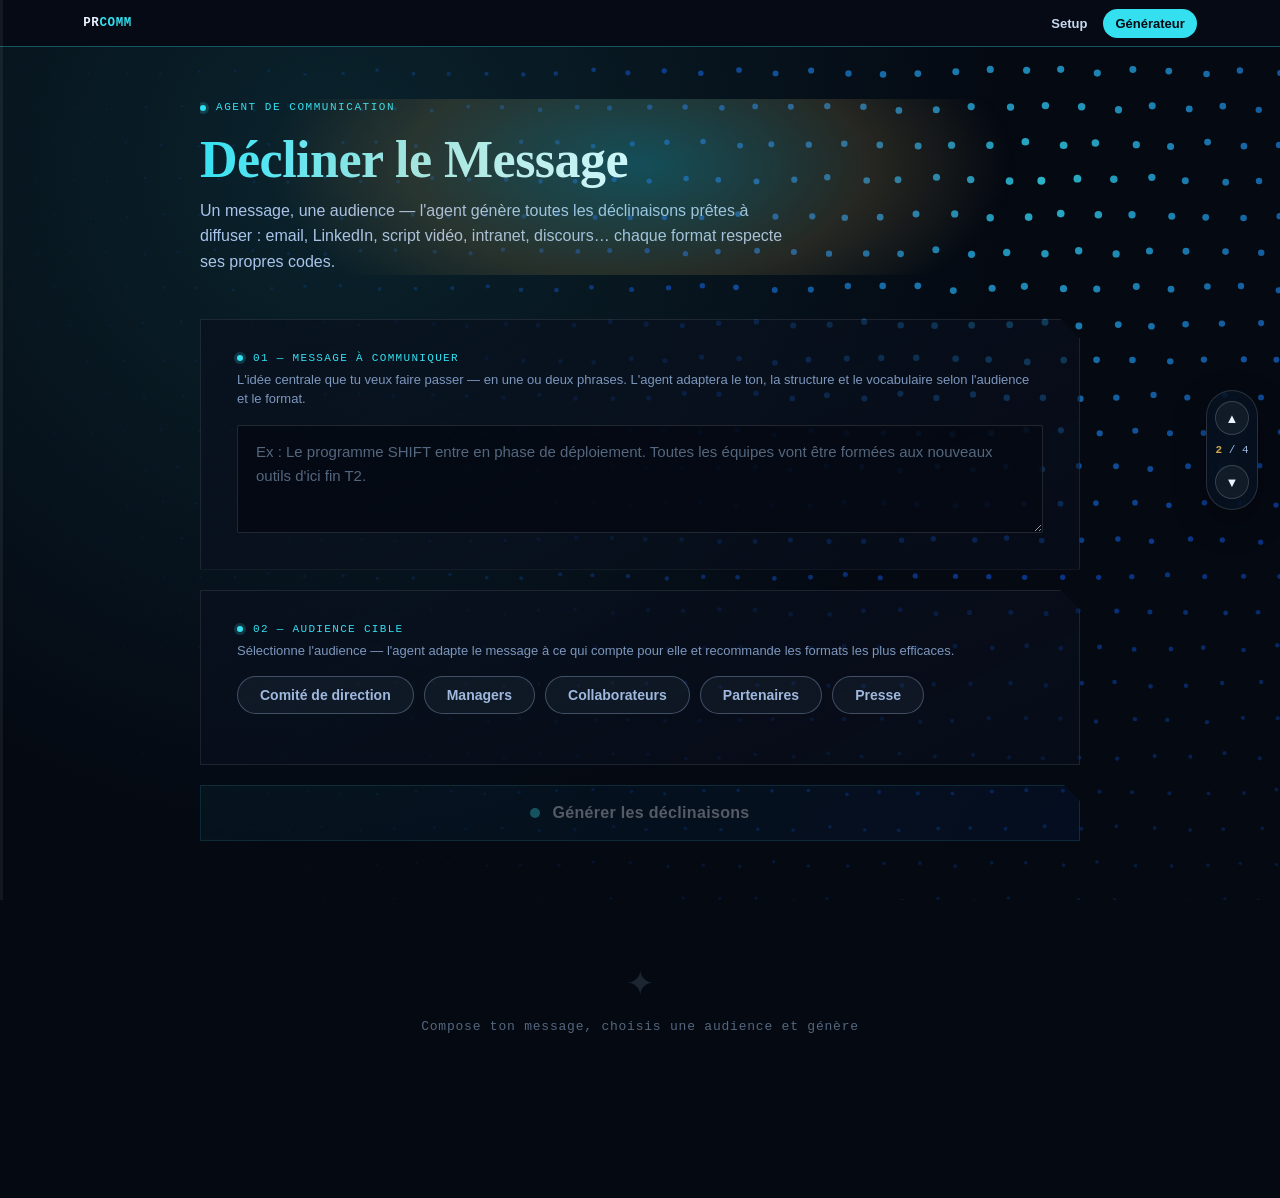
==== commit bcee717d: "refacto: concept message→déclinaisons par format — insight audience, fmt-cards avec why+diff, banniè" ====
--- a/page2.html
+++ b/page2.html
@@ -3,41 +3,33 @@
 <head>
 <meta charset="UTF-8">
 <meta name="viewport" content="width=device-width, initial-scale=1.0">
-<title>PRCOMM — Générateur de messages</title>
+<title>PRCOMM — Générateur</title>
 <style>
 :root {
   --ink:      #050912;
-  --navy:     #07223f;
   --blue:     #0f62fe;
   --cyan:     #34e0f0;
   --teal:     #00b7ac;
   --gold:     #d1a954;
-  --gold-soft:rgba(209,169,84,0.16);
-  --mono:  ui-monospace,"SF Mono","SFMono-Regular",Consolas,"Liberation Mono",Menlo,monospace;
-  --sans:  -apple-system,"Segoe UI","Helvetica Neue",Arial,sans-serif;
-  --serif: Georgia,"Iowan Old Style","Palatino Linotype","Book Antiqua",serif;
-  --ease-lux: cubic-bezier(.16,1,.3,1);
+  --mono: ui-monospace,"SF Mono","SFMono-Regular",Consolas,"Liberation Mono",Menlo,monospace;
+  --sans: -apple-system,"Segoe UI","Helvetica Neue",Arial,sans-serif;
+  --serif:Georgia,"Iowan Old Style","Palatino Linotype","Book Antiqua",serif;
+  --ease-lux:cubic-bezier(.16,1,.3,1);
 }
 *{box-sizing:border-box;}html,body{margin:0;padding:0;}html{scroll-behavior:smooth;}
 @media(prefers-reduced-motion:reduce){html{scroll-behavior:auto;}}
 body{font-family:var(--sans);background:var(--ink);color:#eaf3ff;-webkit-font-smoothing:antialiased;}
 a{color:inherit;text-decoration:none;}
 
-/* ---- ambient ---- */
 #bgCanvas{position:fixed;inset:0;z-index:-1;display:block;pointer-events:none;}
 #phaseGlow{position:fixed;inset:0;z-index:-1;pointer-events:none;
-  background:radial-gradient(circle at 26% 18%,rgba(52,224,240,0.13),transparent 60%);
+  background:radial-gradient(circle at 26% 18%,rgba(52,224,240,0.12),transparent 58%);
   transition:background 1.4s ease;}
 
-/* ---- progress rail ---- */
-.progress-rail{position:fixed;top:0;left:0;width:3px;height:100vh;z-index:90;
-  background:rgba(255,255,255,0.06);pointer-events:none;}
-.progress-rail .fill{width:100%;height:0%;
-  background:linear-gradient(180deg,var(--cyan),var(--blue));
-  transition:height .08s linear;}
+.progress-rail{position:fixed;top:0;left:0;width:3px;height:100vh;z-index:90;background:rgba(255,255,255,0.06);pointer-events:none;}
+.progress-rail .fill{width:100%;height:0%;background:linear-gradient(180deg,var(--cyan),var(--blue));transition:height .08s linear;}
 @media(max-width:640px){.progress-rail{display:none;}}
 
-/* ---- nav ---- */
 .site-nav{position:sticky;top:0;z-index:80;background:#050a14;border-bottom:1px solid rgba(52,224,240,0.35);}
 .site-nav .wrap{display:flex;align-items:center;justify-content:space-between;padding:14px 32px;max-width:min(1560px,92vw);margin:0 auto;}
 .nav-brand{font-family:var(--mono);font-size:12.5px;letter-spacing:.05em;color:#eaf3ff;font-weight:700;}
@@ -47,36 +39,29 @@
 .nav-links a:hover{color:#fff;background:rgba(255,255,255,0.08);}
 .nav-links a.active{color:var(--ink);background:var(--cyan);font-weight:700;}
 
-/* ---- section-nav ---- */
 .section-nav{position:fixed;right:22px;top:50%;transform:translateY(-50%);z-index:95;
   display:flex;flex-direction:column;align-items:center;gap:2px;
   background:rgba(8,20,38,0.6);border:1px solid rgba(255,255,255,0.14);
-  border-radius:999px;padding:10px 8px;backdrop-filter:blur(10px);
-  box-shadow:0 12px 32px rgba(0,0,0,0.35);}
-.section-nav button{width:34px;height:34px;border-radius:50%;
-  border:1px solid rgba(255,255,255,0.16);background:rgba(255,255,255,0.05);
-  color:#eaf3ff;font-size:13px;cursor:pointer;display:flex;align-items:center;
-  justify-content:center;transition:background .18s,border-color .18s,transform .18s;}
+  border-radius:999px;padding:10px 8px;backdrop-filter:blur(10px);box-shadow:0 12px 32px rgba(0,0,0,0.35);}
+.section-nav button{width:34px;height:34px;border-radius:50%;border:1px solid rgba(255,255,255,0.16);
+  background:rgba(255,255,255,0.05);color:#eaf3ff;font-size:13px;cursor:pointer;
+  display:flex;align-items:center;justify-content:center;transition:background .18s,border-color .18s,transform .18s;}
 .section-nav button:hover:not(:disabled){background:rgba(52,224,240,0.18);border-color:rgba(52,224,240,0.5);transform:scale(1.08);}
 .section-nav button:disabled{opacity:.25;cursor:default;}
 .section-nav-count{font-family:var(--mono);font-size:11px;color:#9fb8dd;padding:7px 0;}
 .section-nav-count b{color:var(--gold);}
 @media(max-width:520px){.section-nav{display:none;}}
 
-/* ---- hero glow ---- */
-.hero-glow{
-  position:absolute;top:-200px;left:50%;width:1100px;height:700px;margin-left:-550px;
-  background:radial-gradient(ellipse closest-side at 50% 38%,rgba(52,224,240,0.3),rgba(209,169,84,0.18) 42%,transparent 68%);
-  filter:blur(6px);pointer-events:none;z-index:0;
-  animation:heroGlowPulse 6.5s ease-in-out infinite;}
-@keyframes heroGlowPulse{0%,100%{opacity:.55;transform:scale(1);}50%{opacity:.95;transform:scale(1.16);}}
-@media(prefers-reduced-motion:reduce){.hero-glow{animation:none;opacity:.8;}}
-
-/* ---- page layout ---- */
+.hero-glow{position:absolute;top:-200px;left:50%;width:1100px;height:700px;margin-left:-550px;
+  background:radial-gradient(ellipse closest-side at 50% 38%,rgba(52,224,240,0.28),rgba(209,169,84,0.16) 42%,transparent 68%);
+  filter:blur(6px);pointer-events:none;z-index:0;animation:heroGlowPulse 6.5s ease-in-out infinite;}
+@keyframes heroGlowPulse{0%,100%{opacity:.5;transform:scale(1);}50%{opacity:.9;transform:scale(1.14);}}
+@media(prefers-reduced-motion:reduce){.hero-glow{animation:none;opacity:.7;}}
+
 .page-wrap{max-width:960px;margin:0 auto;padding:52px 40px 100px;position:relative;z-index:2;}
 @media(max-width:640px){.page-wrap{padding:32px 20px 80px;}}
 
-/* ---- page title ---- */
+/* page title */
 .page-title-block{margin-bottom:44px;position:relative;overflow:hidden;}
 .page-title-block .eyebrow{font-family:var(--mono);font-size:11px;letter-spacing:.14em;text-transform:uppercase;
   color:var(--cyan);display:flex;align-items:center;gap:10px;margin-bottom:14px;}
@@ -91,55 +76,97 @@
 .page-title-block p{color:#a9c4ea;font-size:16px;line-height:1.6;margin:0;max-width:600px;}
 @media(prefers-reduced-motion:reduce){.page-title-block h1{animation:none;color:#fff;-webkit-text-fill-color:#fff;background-image:none;}}
 
-/* ---- blocks ---- */
+/* setup context banner */
+.ctx-banner{display:none;background:linear-gradient(120deg,rgba(52,224,240,0.07),rgba(209,169,84,0.05));
+  border:1px solid rgba(52,224,240,0.18);border-radius:2px;padding:14px 20px;margin-bottom:28px;
+  display:flex;align-items:flex-start;gap:14px;flex-wrap:wrap;}
+.ctx-banner-dot{width:8px;height:8px;border-radius:50%;background:var(--cyan);
+  box-shadow:0 0 0 3px rgba(52,224,240,0.2);flex:none;margin-top:3px;}
+.ctx-banner-text{flex:1;min-width:0;}
+.ctx-banner-label{font-family:var(--mono);font-size:10px;letter-spacing:.1em;text-transform:uppercase;color:var(--cyan);margin-bottom:4px;}
+.ctx-banner-prog{font-size:14px;color:#eaf3ff;font-weight:600;white-space:nowrap;overflow:hidden;text-overflow:ellipsis;}
+.ctx-banner-keys{font-family:var(--mono);font-size:11px;color:#7d97bd;margin-top:3px;}
+.ctx-banner-keys b{color:#9fb8dd;}
+
+/* blocks */
 .block{background:linear-gradient(155deg,rgba(9,16,30,0.75),rgba(9,16,30,0.5));
   border:1px solid rgba(255,255,255,0.09);
   clip-path:polygon(0 0,calc(100% - 20px) 0,100% 20px,100% 100%,0 100%);
   padding:32px 36px;margin-bottom:20px;transition:border-color .3s;}
 .block:focus-within{border-color:rgba(52,224,240,0.3);}
 .block-label{font-family:var(--mono);font-size:11px;letter-spacing:.12em;text-transform:uppercase;
-  color:var(--cyan);display:flex;align-items:center;gap:10px;margin-bottom:16px;}
+  color:var(--cyan);display:flex;align-items:center;gap:10px;margin-bottom:6px;}
 .block-label::before{content:"";width:6px;height:6px;border-radius:50%;
   background:var(--cyan);box-shadow:0 0 0 3px rgba(52,224,240,0.18);flex:none;}
+.block-sublabel{font-size:13px;color:#7d97bd;margin-bottom:16px;line-height:1.5;}
 @media(max-width:640px){.block{padding:22px 18px;}}
 
-/* ---- textarea ---- */
+/* textarea */
 .field-textarea{width:100%;background:rgba(5,9,18,0.75);border:1px solid rgba(255,255,255,0.12);
   color:#eaf3ff;font-family:var(--sans);font-size:15px;line-height:1.65;
-  padding:14px 18px;border-radius:2px;outline:none;transition:border-color .2s;
-  resize:vertical;min-height:108px;}
+  padding:14px 18px;border-radius:2px;outline:none;transition:border-color .2s;resize:vertical;min-height:108px;}
 .field-textarea:focus{border-color:rgba(52,224,240,0.5);}
 .field-textarea::placeholder{color:#54677e;}
 
-/* ---- audience buttons ---- */
+/* audience buttons */
 .aud-btns{display:flex;flex-wrap:wrap;gap:10px;}
-.aud-btn{font-family:var(--sans);font-size:14px;font-weight:600;padding:10px 22px;
-  border-radius:999px;cursor:pointer;
-  border:1.5px solid rgba(159,184,221,0.35);color:#9fb8dd;background:rgba(159,184,221,0.06);
+.aud-btn{font-family:var(--sans);font-size:14px;font-weight:600;padding:10px 22px;border-radius:999px;
+  cursor:pointer;border:1.5px solid rgba(159,184,221,0.35);color:#9fb8dd;background:rgba(159,184,221,0.06);
   transition:all .2s;}
 .aud-btn:hover{border-color:rgba(52,224,240,0.5);color:#eaf3ff;background:rgba(52,224,240,0.08);}
 .aud-btn.active{border-color:var(--cyan);color:var(--ink);background:var(--cyan);font-weight:700;}
 
-/* ---- reco zone ---- */
-.reco-zone{margin-top:20px;overflow:hidden;max-height:0;opacity:0;
-  transition:max-height .45s ease,opacity .35s;}
-.reco-zone.open{max-height:400px;opacity:1;}
-.reco-zone-label{font-family:var(--mono);font-size:10px;letter-spacing:.1em;text-transform:uppercase;
-  color:#7d97bd;margin-bottom:12px;display:flex;align-items:center;gap:8px;}
-.reco-zone-label::after{content:"";flex:1;height:1px;background:rgba(255,255,255,0.1);}
-.ch-chips{display:flex;flex-wrap:wrap;gap:8px;margin-bottom:10px;}
-.ch-chip{font-family:var(--mono);font-size:12px;padding:7px 16px;border-radius:999px;
-  cursor:pointer;user-select:none;
-  border:1.5px solid rgba(159,184,221,0.3);color:#9fb8dd;background:rgba(159,184,221,0.06);
-  transition:all .18s;}
-.ch-chip:hover{border-color:rgba(52,224,240,0.5);color:#eaf3ff;}
-.ch-chip.sel{background:rgba(52,224,240,0.16);border-color:var(--cyan);color:var(--cyan);font-weight:700;}
-.ch-chip.reco{border-color:rgba(209,169,84,0.5);color:#f0d9a2;background:rgba(209,169,84,0.1);}
-.ch-chip.reco.sel{background:rgba(209,169,84,0.22);border-color:var(--gold);color:var(--gold);font-weight:700;}
-.reco-hint{font-family:var(--mono);font-size:11px;color:#7d97bd;}
-.reco-hint b{color:var(--gold);}
-
-/* ---- generate button ---- */
+/* audience insight zone (appears after selecting audience) */
+.aud-insight{margin-top:18px;overflow:hidden;max-height:0;opacity:0;transition:max-height .4s ease,opacity .3s;}
+.aud-insight.open{max-height:200px;opacity:1;}
+.aud-insight-inner{background:rgba(5,9,18,0.6);border:1px solid rgba(255,255,255,0.08);
+  border-left:3px solid rgba(52,224,240,0.5);padding:14px 18px;display:flex;gap:20px;flex-wrap:wrap;}
+.aud-insight-item{flex:1;min-width:160px;}
+.aud-insight-lbl{font-family:var(--mono);font-size:10px;letter-spacing:.09em;text-transform:uppercase;color:var(--cyan);margin-bottom:4px;}
+.aud-insight-val{font-size:13px;color:#dbe8fb;line-height:1.5;}
+
+/* formats section */
+.formats-section{margin-top:24px;padding-top:20px;border-top:1px solid rgba(255,255,255,0.07);}
+.formats-section-label{font-family:var(--mono);font-size:10px;letter-spacing:.1em;text-transform:uppercase;
+  color:#7d97bd;display:flex;align-items:center;gap:8px;margin-bottom:14px;}
+.formats-section-label::after{content:"";flex:1;height:1px;background:rgba(255,255,255,0.08);}
+
+/* format cards grid */
+.fmt-grid{display:flex;flex-direction:column;gap:10px;}
+.fmt-card{background:rgba(6,14,28,0.55);border:1px solid rgba(255,255,255,0.08);
+  border-radius:2px;overflow:hidden;cursor:pointer;transition:border-color .25s,background .25s;
+  user-select:none;}
+.fmt-card:hover{border-color:rgba(52,224,240,0.3);background:rgba(6,14,28,0.7);}
+.fmt-card.selected{border-color:var(--cyan);background:rgba(52,224,240,0.06);}
+.fmt-card.recommended{border-color:rgba(209,169,84,0.45);}
+.fmt-card.recommended.selected{border-color:var(--gold);background:rgba(209,169,84,0.07);}
+.fmt-card-header{display:flex;align-items:center;gap:12px;padding:13px 18px;}
+.fmt-card-check{width:20px;height:20px;border-radius:50%;border:2px solid rgba(159,184,221,0.4);
+  flex:none;display:flex;align-items:center;justify-content:center;font-size:11px;
+  transition:background .2s,border-color .2s;color:transparent;}
+.fmt-card.selected .fmt-card-check{background:var(--cyan);border-color:var(--cyan);color:var(--ink);}
+.fmt-card.recommended .fmt-card-check{border-color:rgba(209,169,84,0.6);}
+.fmt-card.recommended.selected .fmt-card-check{background:var(--gold);border-color:var(--gold);color:var(--ink);}
+.fmt-icon{font-size:18px;flex:none;}
+.fmt-info{flex:1;min-width:0;}
+.fmt-name{font-weight:700;color:#fff;font-size:14px;}
+.fmt-desc{font-size:12px;color:#7d97bd;margin-top:1px;}
+.fmt-badges{display:flex;gap:6px;flex-wrap:wrap;margin-left:auto;}
+.fmt-badge{font-family:var(--mono);font-size:10px;padding:2px 9px;border-radius:999px;letter-spacing:.04em;white-space:nowrap;}
+.fmt-badge.reco{border:1px solid rgba(209,169,84,0.5);color:#f0d9a2;background:rgba(209,169,84,0.1);}
+.fmt-badge.len-s{border:1px solid rgba(52,224,240,0.35);color:#a4f0f8;background:rgba(52,224,240,0.08);}
+.fmt-badge.len-m{border:1px solid rgba(159,184,221,0.35);color:#9fb8dd;background:rgba(159,184,221,0.06);}
+.fmt-badge.len-l{border:1px solid rgba(15,98,254,0.35);color:#a9c4ff;background:rgba(15,98,254,0.08);}
+.fmt-why{max-height:0;overflow:hidden;transition:max-height .3s ease;padding:0 18px 0 50px;}
+.fmt-card.open .fmt-why{max-height:80px;}
+.fmt-why-text{font-family:var(--serif);font-style:italic;color:#9fb8dd;font-size:13px;line-height:1.6;
+  padding-bottom:13px;border-top:1px solid rgba(255,255,255,0.06);padding-top:10px;}
+.fmt-toggle-why{font-family:var(--mono);font-size:10px;color:#54677e;letter-spacing:.05em;
+  background:none;border:none;cursor:pointer;padding:0;margin-left:auto;text-decoration:underline;
+  text-underline-offset:2px;transition:color .15s;}
+.fmt-toggle-why:hover{color:#9fb8dd;}
+
+/* generate button */
 .btn-gen{display:flex;align-items:center;justify-content:center;gap:12px;width:100%;
   padding:18px;margin-top:4px;cursor:pointer;
   clip-path:polygon(0 0,calc(100% - 16px) 0,100% 16px,100% 100%,0 100%);
@@ -150,64 +177,88 @@
   box-shadow:0 10px 28px rgba(0,0,0,0.3);}
 .btn-gen:hover:not(:disabled){background:linear-gradient(120deg,rgba(52,224,240,0.24),rgba(15,98,254,0.28));
   transform:translateY(-2px);box-shadow:0 16px 36px rgba(0,0,0,0.4);}
-.btn-gen:disabled{opacity:.38;cursor:not-allowed;transform:none;}
+.btn-gen:disabled{opacity:.35;cursor:not-allowed;transform:none;}
 .btn-gen .dot{width:10px;height:10px;border-radius:50%;background:var(--cyan);
   flex:none;animation:pulse 2s ease-in-out infinite;}
 @keyframes pulse{0%,100%{opacity:.5;transform:scale(1);}50%{opacity:1;transform:scale(1.45);}}
 
-/* ---- results ---- */
+/* results */
 .results{margin-top:36px;}
-.results-header{display:flex;align-items:center;justify-content:space-between;margin-bottom:18px;flex-wrap:wrap;gap:10px;}
-.results-title{font-family:var(--mono);font-size:11px;letter-spacing:.1em;text-transform:uppercase;color:#7d97bd;}
+.results-header{display:flex;align-items:center;justify-content:space-between;margin-bottom:20px;flex-wrap:wrap;gap:10px;}
+.results-title{font-family:var(--serif);font-size:18px;color:#fff;font-weight:600;}
+.results-subtitle{font-family:var(--mono);font-size:11px;color:#7d97bd;margin-top:2px;}
 .btn-export{font-family:var(--mono);font-size:11px;padding:6px 16px;border-radius:2px;
-  border:1px solid rgba(209,169,84,0.4);background:rgba(209,169,84,0.08);
-  color:#f0d9a2;cursor:pointer;letter-spacing:.05em;transition:background .18s,color .18s;display:none;}
+  border:1px solid rgba(209,169,84,0.4);background:rgba(209,169,84,0.08);color:#f0d9a2;
+  cursor:pointer;letter-spacing:.05em;transition:background .18s,color .18s;display:none;}
 .btn-export.visible{display:inline-flex;align-items:center;gap:6px;}
 .btn-export:hover{background:rgba(209,169,84,0.18);color:var(--gold);}
 .results-empty{text-align:center;padding:64px 20px;font-family:var(--mono);font-size:13px;color:#54677e;letter-spacing:.06em;}
-.results-empty .ico{font-size:34px;display:block;margin-bottom:14px;opacity:.35;}
-.result-cards{display:flex;flex-direction:column;gap:22px;}
-
-/* ---- result card ---- */
-.rcard{background:rgba(6,14,28,0.65);border:1px solid rgba(255,255,255,0.1);
-  clip-path:polygon(0 0,calc(100% - 16px) 0,100% 16px,100% 100%,0 100%);
-  overflow:hidden;transition:border-color .3s;}
-.rcard:hover{border-color:rgba(52,224,240,0.28);}
+.results-empty .ico{font-size:34px;display:block;margin-bottom:14px;opacity:.3;}
+.result-cards{display:flex;flex-direction:column;gap:28px;}
+
+/* result card */
+.rcard{background:rgba(6,14,28,0.7);border:1px solid rgba(255,255,255,0.1);
+  clip-path:polygon(0 0,calc(100% - 16px) 0,100% 16px,100% 100%,0 100%);overflow:hidden;transition:border-color .3s;}
+.rcard:hover{border-color:rgba(52,224,240,0.22);}
+
+/* card header */
 .rcard-head{display:flex;align-items:center;justify-content:space-between;
-  padding:14px 22px;border-bottom:1px solid rgba(255,255,255,0.07);
-  background:rgba(5,9,18,0.45);}
-.rcard-format{display:flex;align-items:center;gap:10px;}
+  padding:14px 22px;border-bottom:1px solid rgba(255,255,255,0.07);background:rgba(5,9,18,0.5);}
+.rcard-left{display:flex;align-items:center;gap:10px;}
 .rcard-icon{font-size:18px;}
 .rcard-name{font-weight:700;color:#fff;font-size:15px;}
 .rcard-badge{font-family:var(--mono);font-size:10px;padding:3px 10px;border-radius:999px;letter-spacing:.05em;text-transform:uppercase;}
-.rcard-badge.cyan  {border:1px solid rgba(52,224,240,0.4);  color:#a4f0f8;background:rgba(52,224,240,0.1);}
-.rcard-badge.blue  {border:1px solid rgba(15,98,254,0.5);   color:#a9c4ff;background:rgba(15,98,254,0.14);}
-.rcard-badge.gold  {border:1px solid rgba(209,169,84,0.5);  color:#f0d9a2;background:rgba(209,169,84,0.12);}
-.rcard-badge.teal  {border:1px solid rgba(0,183,172,0.5);   color:#7fe6dd;background:rgba(0,183,172,0.12);}
-.rcard-badge.muted {border:1px solid rgba(159,184,221,0.4); color:#9fb8dd;background:rgba(159,184,221,0.08);}
-.rcard-actions{display:flex;align-items:center;gap:8px;}
+.rcard-badge.cyan {border:1px solid rgba(52,224,240,0.4); color:#a4f0f8;background:rgba(52,224,240,0.1);}
+.rcard-badge.blue {border:1px solid rgba(15,98,254,0.5);  color:#a9c4ff;background:rgba(15,98,254,0.12);}
+.rcard-badge.gold {border:1px solid rgba(209,169,84,0.5); color:#f0d9a2;background:rgba(209,169,84,0.1);}
+.rcard-badge.teal {border:1px solid rgba(0,183,172,0.5);  color:#7fe6dd;background:rgba(0,183,172,0.1);}
+.rcard-badge.muted{border:1px solid rgba(159,184,221,0.4);color:#9fb8dd;background:rgba(159,184,221,0.07);}
+.rcard-actions{display:flex;gap:8px;align-items:center;}
 .btn-copy{font-family:var(--mono);font-size:11px;padding:5px 14px;border-radius:2px;
   border:1px solid rgba(255,255,255,0.18);background:rgba(255,255,255,0.05);
   color:#9fb8dd;cursor:pointer;transition:background .18s,color .18s;}
 .btn-copy:hover{background:rgba(255,255,255,0.1);color:#fff;}
 .btn-copy.ok{border-color:rgba(0,183,172,0.5);color:var(--teal);}
-.rcard-body{padding:22px 24px;}
-.rcard-text{color:#dbe8fb;font-size:15px;line-height:1.75;white-space:pre-wrap;font-family:var(--sans);}
-.rcard-why{margin-top:16px;padding:13px 18px;
-  border-left:3px solid var(--gold);
-  background:linear-gradient(120deg,rgba(209,169,84,0.08),rgba(255,255,255,0.01));}
-.why-label{font-family:var(--mono);font-size:10px;letter-spacing:.1em;text-transform:uppercase;color:var(--gold);margin-bottom:5px;}
-.why-text{font-family:var(--serif);font-style:italic;color:#c9a95a;font-size:14px;line-height:1.6;}
-
-/* ---- tone tag ---- */
-.tone-tags{display:flex;flex-wrap:wrap;gap:6px;margin-top:10px;}
-.tone-tag{font-family:var(--mono);font-size:10px;padding:3px 10px;border-radius:999px;
-  border:1px solid rgba(52,224,240,0.3);color:#a4f0f8;background:rgba(52,224,240,0.07);}
-
-/* ---- skeleton ---- */
+
+/* card body */
+.rcard-body{padding:0;}
+
+/* format specifics strip */
+.rcard-specs{display:flex;gap:0;border-bottom:1px solid rgba(255,255,255,0.06);}
+.rcard-spec{flex:1;padding:10px 18px;border-right:1px solid rgba(255,255,255,0.06);min-width:0;}
+.rcard-spec:last-child{border-right:none;}
+.spec-lbl{font-family:var(--mono);font-size:9.5px;letter-spacing:.09em;text-transform:uppercase;color:#54677e;margin-bottom:2px;}
+.spec-val{font-size:12px;color:#9fb8dd;}
+
+/* message content */
+.rcard-content{padding:22px 24px;}
+.rcard-text{color:#dbe8fb;font-size:15px;line-height:1.78;white-space:pre-wrap;font-family:var(--sans);}
+
+/* why block */
+.rcard-why{margin-top:0;padding:14px 24px;
+  border-top:1px solid rgba(209,169,84,0.15);
+  background:linear-gradient(120deg,rgba(209,169,84,0.06),rgba(255,255,255,0.01));}
+.why-row{display:flex;gap:12px;align-items:flex-start;}
+.why-icon{font-size:14px;flex:none;margin-top:1px;}
+.why-inner{flex:1;}
+.why-label{font-family:var(--mono);font-size:10px;letter-spacing:.1em;text-transform:uppercase;color:var(--gold);margin-bottom:4px;}
+.why-text{font-family:var(--serif);font-style:italic;color:#c9a95a;font-size:13.5px;line-height:1.6;}
+
+/* diff block — ce qui change vs message de base */
+.rcard-diff{margin-top:0;padding:12px 24px;
+  border-top:1px solid rgba(52,224,240,0.1);
+  background:rgba(5,9,18,0.3);}
+.diff-label{font-family:var(--mono);font-size:10px;letter-spacing:.09em;text-transform:uppercase;
+  color:#54677e;margin-bottom:6px;display:flex;align-items:center;gap:6px;}
+.diff-label::before{content:"";width:4px;height:4px;border-radius:50%;background:var(--cyan);flex:none;}
+.diff-items{display:flex;flex-wrap:wrap;gap:6px;}
+.diff-item{font-family:var(--mono);font-size:11px;padding:3px 10px;border-radius:2px;
+  border:1px solid rgba(52,224,240,0.2);color:#a4f0f8;background:rgba(52,224,240,0.05);}
+
+/* skeleton */
 .skel-card{background:rgba(6,14,28,0.6);border:1px solid rgba(255,255,255,0.07);
-  clip-path:polygon(0 0,calc(100% - 16px) 0,100% 16px,100% 100%,0 100%);
-  padding:24px;display:flex;flex-direction:column;gap:11px;}
+  clip-path:polygon(0 0,calc(100% - 16px) 0,100% 16px,100% 100%,0 100%);padding:24px;
+  display:flex;flex-direction:column;gap:11px;}
 .skel{border-radius:2px;
   background:linear-gradient(90deg,rgba(255,255,255,0.04) 25%,rgba(255,255,255,0.09) 50%,rgba(255,255,255,0.04) 75%);
   background-size:200% 100%;animation:shimmer 1.5s infinite;}
@@ -233,195 +284,255 @@
 
 <nav class="section-nav" id="sectionNav" aria-label="Navigation sections">
   <button type="button" id="secPrev" aria-label="Section précédente">&#9650;</button>
-  <div class="section-nav-count"><b id="secIndex">1</b> / <span id="secTotal">4</span></div>
+  <div class="section-nav-count"><b id="secIndex">1</b> / <span id="secTotal">3</span></div>
   <button type="button" id="secNext" aria-label="Section suivante">&#9660;</button>
 </nav>
 
 <div class="page-wrap">
 
+  <!-- HEADER -->
   <div class="page-title-block" id="stop0">
     <div class="hero-glow" aria-hidden="true"></div>
     <p class="eyebrow">Agent de communication</p>
-    <h1>Générer les Messages</h1>
-    <p>Entre ta demande, sélectionne une audience — l'agent recommande les canaux adaptés et génère un message par format, avec justification.</p>
+    <h1>Décliner le Message</h1>
+    <p>Un message, une audience — l'agent génère toutes les déclinaisons prêtes à diffuser&nbsp;: email, LinkedIn, script vidéo, intranet, discours… chaque format respecte ses propres codes.</p>
   </div>
 
+  <!-- CONTEXT BANNER — filled from localStorage -->
+  <div class="ctx-banner" id="ctxBanner" style="display:none;">
+    <div class="ctx-banner-dot"></div>
+    <div class="ctx-banner-text">
+      <div class="ctx-banner-label">Contexte programme actif</div>
+      <div class="ctx-banner-prog" id="ctxProg">—</div>
+      <div class="ctx-banner-keys" id="ctxKeys"></div>
+    </div>
+    <a href="index.html" style="font-family:var(--mono);font-size:10px;color:#54677e;letter-spacing:.06em;text-decoration:underline;text-underline-offset:2px;white-space:nowrap;align-self:center;">Modifier le setup</a>
+  </div>
+
+  <!-- BLOCK 01 — Message to communicate -->
   <div class="block" id="stop1">
-    <div class="block-label">01 — Ta demande</div>
-    <textarea class="field-textarea" id="inputDemande"
-      placeholder="Ex : Annonce du lancement du programme SHIFT à l'ensemble des collaborateurs. Expliquer les enjeux, la vision et les prochaines étapes."
-      aria-label="Décris ta demande de communication"></textarea>
+    <div class="block-label">01 — Message à communiquer</div>
+    <div class="block-sublabel">L'idée centrale que tu veux faire passer — en une ou deux phrases. L'agent adaptera le ton, la structure et le vocabulaire selon l'audience et le format.</div>
+    <textarea class="field-textarea" id="inputMessage"
+      placeholder="Ex : Le programme SHIFT entre en phase de déploiement. Toutes les équipes vont être formées aux nouveaux outils d'ici fin T2."
+      aria-label="Le message central à communiquer"></textarea>
   </div>
 
+  <!-- BLOCK 02 — Audience + formats recommandés -->
   <div class="block" id="stop2">
     <div class="block-label">02 — Audience cible</div>
+    <div class="block-sublabel">Sélectionne l'audience — l'agent adapte le message à ce qui compte pour elle et recommande les formats les plus efficaces.</div>
     <div class="aud-btns" id="audBtns" role="group" aria-label="Sélectionner une audience"></div>
-    <div class="reco-zone" id="recoZone" aria-live="polite">
-      <div class="reco-zone-label" style="margin-top:20px;">Canaux recommandés pour cette audience</div>
-      <div class="ch-chips" id="chChips"></div>
-      <div class="reco-hint" id="recoHint"></div>
+
+    <!-- audience insight -->
+    <div class="aud-insight" id="audInsight" aria-live="polite">
+      <div class="aud-insight-inner">
+        <div class="aud-insight-item">
+          <div class="aud-insight-lbl">Ce qui compte pour eux</div>
+          <div class="aud-insight-val" id="audWhat">—</div>
+        </div>
+        <div class="aud-insight-item">
+          <div class="aud-insight-lbl">Angle de communication</div>
+          <div class="aud-insight-val" id="audAngle">—</div>
+        </div>
+        <div class="aud-insight-item">
+          <div class="aud-insight-lbl">Registre recommandé</div>
+          <div class="aud-insight-val" id="audRegister">—</div>
+        </div>
+      </div>
+    </div>
+
+    <!-- formats -->
+    <div class="formats-section" id="formatsSection" style="display:none;">
+      <div class="formats-section-label">Formats disponibles — sélectionne ceux à générer</div>
+      <div class="fmt-grid" id="fmtGrid"></div>
     </div>
   </div>
 
-  <button class="btn-gen" id="btnGen" disabled aria-label="Générer les messages">
+  <button class="btn-gen" id="btnGen" disabled aria-label="Générer les déclinaisons">
     <span class="dot" aria-hidden="true"></span>
-    Générer les messages
+    Générer les déclinaisons
   </button>
 
+  <!-- RESULTS -->
   <div class="results" id="stop3">
     <div class="results-header">
-      <div class="results-title" id="resultsTitle"></div>
-      <button class="btn-export" id="btnExport" aria-label="Exporter tous les messages">&#8593; Exporter tout</button>
+      <div>
+        <div class="results-title" id="resultsTitle"></div>
+        <div class="results-subtitle" id="resultsSubtitle"></div>
+      </div>
+      <button class="btn-export" id="btnExport">&#8593;&nbsp;Exporter tout</button>
     </div>
     <div class="results-empty" id="emptyState">
       <span class="ico" aria-hidden="true">✦</span>
-      Sélectionne une audience et génère tes messages
+      Compose ton message, choisis une audience et génère
     </div>
     <div class="result-cards" id="resultCards" aria-live="polite"></div>
   </div>
 
-</div>
+</div><!-- /page-wrap -->
 
 <script>
 /* ================================================================
-   CHANNEL METADATA
+   FORMAT METADATA
    ================================================================ */
-var CH = {
-  email:        { label:'Email',                icon:'✉',  badge:'cyan',  why:"L'email est idéal pour les audiences formelles. Il permet un message structuré, archivable et attendu dans les communications officielles." },
-  linkedin:     { label:'LinkedIn',             icon:'💼', badge:'blue',  why:"LinkedIn maximise la visibilité externe et institutionnelle. L'accroche courte et les hashtags augmentent l'engagement organique auprès des pairs et partenaires." },
-  video:        { label:'Script vidéo',         icon:'🎬', badge:'gold',  why:"La vidéo crée un lien émotionnel fort. Le format face caméra humanise le message et renforce l'authenticité, particulièrement efficace pour mobiliser les équipes." },
-  intranet:     { label:'Intranet / Newsletter', icon:'📰', badge:'teal',  why:"L'intranet touche l'ensemble des collaborateurs avec un message structuré et archivable. Idéal pour les communications larges à l'ensemble du périmètre." },
-  slack:        { label:'Slack / Teams',         icon:'💬', badge:'muted', why:"Slack/Teams privilégie la réactivité et l'informalité. Le format court et direct est parfait pour un message rapide à une équipe habituée à ce canal." },
-  presentation: { label:'Présentation',          icon:'📊', badge:'blue',  why:"La présentation structure le message visuellement pour convaincre en réunion. Elle est adaptée aux décideurs qui attendent des données et des arguments structurés." },
-  communique:   { label:'Communiqué presse',     icon:'📡', badge:'gold',  why:"Le communiqué adopte les codes journalistiques : clarté, faits, citation. Il cible les médias et partenaires pour une diffusion large et crédible." },
-  discours:     { label:'Discours',              icon:'🎤', badge:'cyan',  why:"Le discours crée un moment fort et mémorable. Le contact direct et l'émotion renforcent l'impact, idéal pour des moments de rassemblement." }
+var FORMATS = {
+  email: {
+    label:'Email',
+    icon:'✉',
+    badge:'cyan',
+    desc:'Message structuré, archivable',
+    length:'M',      /* S / M / L */
+    specs:{ longueur:'200–400 mots', registre:'Formel à neutre', diffusion:'1:1 ou liste' },
+    why:"L'email s'impose pour les communications officielles : il est archivable, attendu et permet une structure argumentée. Idéal pour les décideurs et les communications qui demandent une trace.",
+    diffs:['Objet clair', 'Salutation formelle', 'Corps structuré', 'Signature']
+  },
+  linkedin: {
+    label:'LinkedIn',
+    icon:'💼',
+    badge:'blue',
+    desc:'Post public, engagement externe',
+    length:'S',
+    specs:{ longueur:'80–150 mots', registre:'Dynamique, accessible', diffusion:'Réseau étendu' },
+    why:"LinkedIn maximise la visibilité institutionnelle. L'accroche-choc en première ligne, les sauts de paragraphe et les hashtags sont des codes incontournables pour déclencher l'engagement.",
+    diffs:['Accroche percutante', 'Saut de ligne fréquent', 'Hashtags', 'CTA cliquable']
+  },
+  video: {
+    label:'Script vidéo',
+    icon:'🎬',
+    badge:'gold',
+    desc:'Script face caméra, message incarné',
+    length:'M',
+    specs:{ longueur:'1–2 min (≈150 mots)', registre:'Oral, direct, sincère', diffusion:'Interne & externe' },
+    why:"La vidéo crée un lien émotionnel que l'écrit ne peut pas égaler. Le script structure les prises de parole pour que chaque plan délivre un message précis — accroche, développement, appel à l'action.",
+    diffs:['Découpé par plan', 'Registre oral', 'Questions rhétoriques', 'Contact visuel simulé']
+  },
+  intranet: {
+    label:'Intranet / Newsletter',
+    icon:'📰',
+    badge:'teal',
+    desc:'Article structuré, diffusion large',
+    length:'L',
+    specs:{ longueur:'300–600 mots', registre:'Informatif, pédagogique', diffusion:'Tous collaborateurs' },
+    why:"L'intranet est le canal de référence pour les communications larges. Le format article permet d'aller en profondeur : contexte, impact concret, prochaines étapes — avec des titres et des listes pour faciliter la lecture.",
+    diffs:['Titre H1', 'Sous-titres', 'Listes à puces', 'Section FAQ possible']
+  },
+  slack: {
+    label:'Slack / Teams',
+    icon:'💬',
+    badge:'muted',
+    desc:'Message instantané, court et direct',
+    length:'S',
+    specs:{ longueur:'30–60 mots', registre:'Informel, réactif', diffusion:'Équipe, canal dédié' },
+    why:"Slack/Teams, c'est la spontanéité. Le message doit être scannable en 5 secondes : emoji signal, une phrase clé, un lien ou un CTA. Pas de politesses — on va à l'essentiel.",
+    diffs:['Emojis signaux', 'Très court', 'Lien direct', 'Ton décontracté']
+  },
+  presentation: {
+    label:'Présentation',
+    icon:'📊',
+    badge:'blue',
+    desc:'Structure slide-by-slide pour réunion',
+    length:'L',
+    specs:{ longueur:'4–6 slides', registre:'Synthétique, visuel', diffusion:'Réunion, CODIR' },
+    why:"La présentation s'adresse aux décideurs qui attendent de la synthèse visuelle. Chaque slide = une idée. La logique narrative — contexte → enjeux → bénéfices → prochaines étapes — guide la conviction.",
+    diffs:['Structure slide', 'Titres d\'action', 'Bullets synthétiques', 'Slide de conclusion']
+  },
+  communique: {
+    label:'Communiqué presse',
+    icon:'📡',
+    badge:'gold',
+    desc:'Format journalistique, diffusion externe',
+    length:'M',
+    specs:{ longueur:'250–400 mots', registre:'Factuel, journalistique', diffusion:'Médias, partenaires' },
+    why:"Le communiqué répond aux codes de la presse : une accroche factuelle, des chiffres, une citation officielle et des informations de contact. Il doit être réutilisable tel quel par un journaliste.",
+    diffs:['Chapeau factuel', 'Chiffres clés', 'Citation officielle', 'Contact presse']
+  },
+  discours: {
+    label:'Discours / Allocution',
+    icon:'🎤',
+    badge:'cyan',
+    desc:'Prise de parole orale, moment fort',
+    length:'L',
+    specs:{ longueur:'3–5 min (≈450 mots)', registre:'Solennel, inspirant', diffusion:'Événement, all-hands' },
+    why:"Le discours transforme une information en moment mémorable. L'introduction positionne l'enjeu, le développement convainc, la clôture mobilise. Le registre est plus élevé, plus solennel que les autres formats.",
+    diffs:['Introduction solennelle', 'Figures rhétoriques', 'Appel collectif', 'Clôture mémorable']
+  }
 };
 
-/* Canaux recommandés par profil d'audience */
+/* Formats recommandés par profil d'audience */
 var RECO = {
-  'direction'    : ['email','presentation','discours'],
-  'codir'        : ['email','presentation','discours'],
-  'comite'       : ['email','presentation','discours'],
-  'manager'      : ['email','intranet','slack'],
-  'collaborateur': ['intranet','video','slack'],
-  'partner'      : ['email','linkedin','communique'],
-  'partenaire'   : ['email','linkedin','communique'],
-  'presse'       : ['communique','linkedin'],
-  'client'       : ['linkedin','email','video'],
-  'equipe'       : ['slack','intranet','video'],
-  'rh'           : ['intranet','email','slack']
+  'direction'    :['email','presentation','discours'],
+  'codir'        :['email','presentation','discours'],
+  'comite'       :['email','presentation','discours'],
+  'manager'      :['email','intranet','slack'],
+  'collaborateur':['intranet','video','slack'],
+  'partner'      :['email','linkedin','communique'],
+  'partenaire'   :['email','linkedin','communique'],
+  'presse'       :['communique','linkedin'],
+  'client'       :['linkedin','email','video'],
+  'equipe'       :['slack','intranet','video'],
+  'rh'           :['intranet','email','slack']
 };
 
-/* ================================================================
-   TEMPLATES PAR CANAL — adaptatifs selon ton et audience
-   ================================================================ */
-var TPL = {
-  email: function(c) {
-    var sal = c.formal ? 'Madame, Monsieur,' : 'Bonjour,';
-    return 'Objet : ' + c.sujet + '\n\n'
-      + sal + '\n\n'
-      + c.intro + '\n\n'
-      + c.corps + '\n\n'
-      + c.accroche_fin + '\n\n'
-      + 'Bien cordialement,\n'
-      + "L'équipe Communication";
-  },
-  linkedin: function(c) {
-    return c.accroche + '\n\n'
-      + c.court + '\n\n'
-      + '👉 ' + c.cta + '\n\n'
-      + c.hashtags;
-  },
-  video: function(c) {
-    return '[OUVERTURE — plan large]\n'
-      + '"' + c.hook + '"\n\n'
-      + '[PLAN MOYEN — face caméra]\n'
-      + '"' + c.video_corps + '"\n\n'
-      + '[PLAN SERRÉ — regard caméra]\n'
-      + '"' + c.video_close + '"\n\n'
-      + '[OUTRO — logo + signature]';
-  },
-  intranet: function(c) {
-    return '# ' + c.sujet + '\n\n'
-      + c.intro + '\n\n'
-      + '**Ce que ça change pour vous :**\n'
-      + c.points.map(function(p){ return '• ' + p; }).join('\n') + '\n\n'
-      + c.conclusion;
-  },
-  slack: function(c) {
-    return ':loudspeaker: *' + c.sujet + '*\n\n'
-      + c.court + '\n\n'
-      + ':arrow_right: ' + c.cta;
-  },
-  presentation: function(c) {
-    return 'SLIDE 1 — Titre\n'
-      + c.sujet + '\n\n'
-      + 'SLIDE 2 — Contexte\n'
-      + c.intro + '\n\n'
-      + 'SLIDE 3 — Enjeux & bénéfices\n'
-      + c.points.map(function(p,i){ return (i+1) + '. ' + p; }).join('\n') + '\n\n'
-      + 'SLIDE 4 — Prochaines étapes\n'
-      + c.cta;
-  },
-  communique: function(c) {
-    return 'COMMUNIQUÉ DE PRESSE\n\n'
-      + c.sujet.toUpperCase() + '\n\n'
-      + c.intro + '\n\n'
-      + c.corps + '\n\n'
-      + '« ' + c.citation + ' »\n\n'
-      + 'Contact presse : communication@programme.fr';
-  },
-  discours: function(c) {
-    return '[INTRODUCTION]\n'
-      + 'Mesdames, Messieurs, chers collègues,\n\n'
-      + c.intro + '\n\n'
-      + '[DÉVELOPPEMENT]\n'
-      + c.corps + '\n\n'
-      + '[APPEL À L\'ACTION]\n'
-      + c.video_close + '\n\n'
-      + '[CONCLUSION]\n'
-      + 'Je vous remercie de votre présence et de votre engagement.';
-  }
+/* Angle de communication par profil */
+var ANGLES = {
+  'direction'    :'Impact business & vision long terme',
+  'codir'        :'Décisions à prendre, enjeux stratégiques',
+  'comite'       :'Gouvernance, pilotage, arbitrage',
+  'manager'      :'Répercussions sur les équipes & organisation',
+  'collaborateur':'Bénéfices concrets & changements du quotidien',
+  'partner'      :'Valeur partenariale & opportunités communes',
+  'partenaire'   :'Valeur partenariale & opportunités communes',
+  'presse'       :'Faits, chiffres, nouveauté & citation sourcée',
+  'client'       :'Valeur ajoutée & amélioration de l\'expérience',
+  'equipe'       :'Mobilisation & cohésion opérationnelle',
+  'rh'           :'Impact RH, parcours collaborateur, politique sociale'
+};
+
+var REGISTERS = {
+  'direction'    :'Formel & synthétique',
+  'codir'        :'Formel & décisionnel',
+  'comite'       :'Formel & structuré',
+  'manager'      :'Neutre & opérationnel',
+  'collaborateur':'Direct & humain',
+  'partner'      :'Professionnel & valorisant',
+  'partenaire'   :'Professionnel & valorisant',
+  'presse'       :'Journalistique & factuel',
+  'client'       :'Clair & orienté bénéfice',
+  'equipe'       :'Informel & mobilisateur',
+  'rh'           :'Neutre & pédagogique'
 };
 
 /* ================================================================
    ÉTAT
    ================================================================ */
-var setup  = null;
-var selAud = null;
-var selCh  = [];
-var lastResults = [];  /* pour export */
+var setup       = null;
+var selAud      = null;
+var selFormats  = [];
+var lastResults = [];
 
 /* ================================================================
    INIT
    ================================================================ */
-(function init() {
+(function init(){
 
   /* particules SHIFT */
   (function(){
-    var cv = document.getElementById('bgCanvas');
-    if (!cv || !cv.getContext) return;
-    var ctx = cv.getContext('2d'), dots=[], mouse={x:-9999,y:-9999}, W=0, H=0;
-    var rm = window.matchMedia && window.matchMedia('(prefers-reduced-motion:reduce)').matches;
-    var t0 = (window.performance && performance.now) ? performance.now() : Date.now();
+    var cv=document.getElementById('bgCanvas');if(!cv||!cv.getContext)return;
+    var ctx=cv.getContext('2d'),dots=[],mouse={x:-9999,y:-9999},W=0,H=0;
+    var rm=window.matchMedia&&window.matchMedia('(prefers-reduced-motion:reduce)').matches;
+    var t0=(window.performance&&performance.now)?performance.now():Date.now();
     function lerp(a,b,t){return a+(b-a)*t;}
-    function colorAt(t){
-      var cy=[52,224,240],bl=[15,98,254],nv=[7,34,63],r,g,b;
+    function colorAt(t){var cy=[52,224,240],bl=[15,98,254],nv=[7,34,63],r,g,b;
       if(t<0.45){var tt=t/0.45;r=lerp(cy[0],bl[0],tt);g=lerp(cy[1],bl[1],tt);b=lerp(cy[2],bl[2],tt);}
       else{var tt2=Math.min((t-0.45)/0.55,1);r=lerp(bl[0],nv[0],tt2);g=lerp(bl[1],nv[1],tt2);b=lerp(bl[2],nv[2],tt2);}
-      return [Math.round(r),Math.round(g),Math.round(b)];
-    }
-    function buildGrid(){
-      dots=[];
-      var sp=W<640?42:36,cols=Math.ceil(W/sp)+2,rows=Math.ceil(H/sp)+2;
+      return[Math.round(r),Math.round(g),Math.round(b)];}
+    function buildGrid(){dots=[];var sp=W<640?42:36,cols=Math.ceil(W/sp)+2,rows=Math.ceil(H/sp)+2;
       var lx=W*0.82,ly=H*0.2,mx=Math.hypot(Math.max(lx,W-lx),Math.max(ly,H-ly))||1;
       for(var ry=0;ry<rows;ry++){var ox=(ry%2===0)?0:sp/2;
         for(var rx=0;rx<cols;rx++){var x=rx*sp+ox-sp,y=ry*sp-sp;
           var d=Math.hypot(x-lx,y-ly)/mx,bri=Math.pow(Math.max(0,1-d/1.05),1.7);
-          dots.push({bx:x,by:y,r:1.0+bri*3.0,bright:bri,phase:Math.random()*Math.PI*2,speed:0.22+Math.random()*0.22,amp:1.3+Math.random()*1.6});
-        }
-      }
-    }
+          dots.push({bx:x,by:y,r:1.0+bri*3.0,bright:bri,phase:Math.random()*Math.PI*2,speed:0.22+Math.random()*0.22,amp:1.3+Math.random()*1.6});}}}
     function resize(){var dpr=Math.min(window.devicePixelRatio||1,2);W=window.innerWidth;H=window.innerHeight;cv.width=W*dpr;cv.height=H*dpr;cv.style.width=W+'px';cv.style.height=H+'px';ctx.setTransform(dpr,0,0,dpr,0,0);buildGrid();}
     function frame(now){var t=(now-t0)/1000;ctx.clearRect(0,0,W,H);
       for(var i=0;i<dots.length;i++){var d=dots[i],x=d.bx,y=d.by;
@@ -440,20 +551,16 @@
 
   /* progress rail */
   (function(){
-    var fill = document.getElementById('progressFill');
-    if (!fill) return;
-    function upd(){
-      var s = document.documentElement.scrollTop || document.body.scrollTop;
-      var h = document.documentElement.scrollHeight - window.innerHeight;
-      fill.style.height = (h > 0 ? (s/h*100) : 0) + '%';
-    }
-    window.addEventListener('scroll', upd, {passive:true});
-    upd();
+    var fill=document.getElementById('progressFill');if(!fill)return;
+    function upd(){var s=document.documentElement.scrollTop||document.body.scrollTop;
+      var h=document.documentElement.scrollHeight-window.innerHeight;
+      fill.style.height=(h>0?(s/h*100):0)+'%';}
+    window.addEventListener('scroll',upd,{passive:true});upd();
   })();
 
   /* section nav */
   (function(){
-    var stops = ['stop0','stop1','stop2','stop3'].map(function(id){return document.getElementById(id);});
+    var stops=['stop0','stop1','stop2','stop3'].map(function(id){return document.getElementById(id);});
     var prev=document.getElementById('secPrev'),next=document.getElementById('secNext');
     var idx=document.getElementById('secIndex'),tot=document.getElementById('secTotal');
     if(tot)tot.textContent=stops.length;
@@ -464,331 +571,376 @@
     prev.addEventListener('click',function(){go(cur()-1);});
     next.addEventListener('click',function(){go(cur()+1);});
     window.addEventListener('scroll',upd,{passive:true});
-    window.addEventListener('resize',upd);
     window.addEventListener('keydown',function(e){
       var t=(document.activeElement&&document.activeElement.tagName)||'';
       if(t==='TEXTAREA'||t==='INPUT')return;
       if(e.key==='ArrowDown'||e.key==='PageDown'){e.preventDefault();go(cur()+1);}
       else if(e.key==='ArrowUp'||e.key==='PageUp'){e.preventDefault();go(cur()-1);}
     });
-    upd();
+    upd();window.addEventListener('scroll',upd,{passive:true});window.addEventListener('resize',upd);
   })();
 
-  /* charger le setup depuis localStorage */
-  try { setup = JSON.parse(localStorage.getItem('prcomm_setup') || window._prcomm_setup || 'null'); } catch(e){}
-
-  /* construire les boutons audience */
-  var auds = (setup && setup.audiences && setup.audiences.length)
-    ? setup.audiences
-    : [
-        { name:'Comité de direction', what:'ROI, vision stratégique' },
-        { name:'Managers',            what:'Impact équipes, opérationnel' },
-        { name:'Collaborateurs',      what:'Sens, bénéfices concrets' },
-        { name:'Partenaires',         what:'Fiabilité, innovation' },
-        { name:'Presse',              what:'Faits, chiffres, citations' }
-      ];
-
-  var cont = document.getElementById('audBtns');
-  auds.forEach(function(a) {
-    var btn = document.createElement('button');
-    btn.type = 'button';
-    btn.className = 'aud-btn';
-    btn.textContent = a.name;
-    btn.addEventListener('click', function(){ selectAud(btn, a); });
+  /* charger le setup */
+  try{setup=JSON.parse(localStorage.getItem('prcomm_setup')||window._prcomm_setup||'null');}catch(e){}
+
+  /* bannière contexte */
+  if(setup&&setup.programme){
+    document.getElementById('ctxProg').textContent=setup.programme;
+    var keys=(setup.messages||[]).slice(0,2).filter(Boolean);
+    if(keys.length) document.getElementById('ctxKeys').innerHTML='<b>Messages clés&nbsp;:</b> '+keys.map(esc).join(' · ');
+    document.getElementById('ctxBanner').style.display='flex';
+  }
+
+  /* audiences */
+  var auds=(setup&&setup.audiences&&setup.audiences.length)
+    ?setup.audiences
+    :[{name:'Comité de direction',what:'ROI, vision stratégique'},
+      {name:'Managers',what:'Impact équipes, opérationnel'},
+      {name:'Collaborateurs',what:'Sens, bénéfices concrets'},
+      {name:'Partenaires',what:'Fiabilité, innovation'},
+      {name:'Presse',what:'Faits, chiffres, citations'}];
+
+  var cont=document.getElementById('audBtns');
+  auds.forEach(function(a){
+    var btn=document.createElement('button');btn.type='button';btn.className='aud-btn';
+    btn.textContent=a.name;
+    btn.addEventListener('click',function(){selectAud(btn,a);});
     cont.appendChild(btn);
   });
 
-  /* si setup chargé, montrer les tones */
-  if (setup && setup.tones && setup.tones.length) {
-    var toneRow = document.createElement('div');
-    toneRow.className = 'tone-tags';
-    toneRow.setAttribute('aria-label', 'Tonalités actives');
-    setup.tones.forEach(function(t){
-      var tag = document.createElement('span');
-      tag.className = 'tone-tag';
-      tag.textContent = t;
-      toneRow.appendChild(tag);
-    });
-    document.getElementById('stop0').appendChild(toneRow);
-  }
-
-  document.getElementById('inputDemande').addEventListener('input', checkReady);
-  document.getElementById('btnGen').addEventListener('click', generate);
-  document.getElementById('btnExport').addEventListener('click', exportAll);
+  document.getElementById('inputMessage').addEventListener('input',checkReady);
+  document.getElementById('btnGen').addEventListener('click',generate);
+  document.getElementById('btnExport').addEventListener('click',exportAll);
 })();
 
 /* ================================================================
-   SÉLECTION AUDIENCE
+   AUDIENCE SELECTION
    ================================================================ */
-function selectAud(btn, aud) {
-  document.querySelectorAll('.aud-btn').forEach(function(b){ b.classList.remove('active'); });
-  btn.classList.add('active');
-  selAud = aud;
-  selCh  = [];
-  lastResults = [];
-  renderReco(aud);
-  checkReady();
-}
-
-function getRecoForAud(name) {
-  var n = name.toLowerCase()
+function getAudKey(name){
+  var n=name.toLowerCase()
     .replace(/[éèêë]/g,'e').replace(/[àâä]/g,'a').replace(/[îï]/g,'i').replace(/[ôö]/g,'o').replace(/[ùûü]/g,'u')
     .replace(/[^a-z]/g,'');
-  for (var k in RECO) { if (n.indexOf(k) !== -1) return RECO[k]; }
-  return (setup && setup.channels && setup.channels.length) ? setup.channels.slice(0,3) : ['email','linkedin','intranet'];
-}
-
-function renderReco(aud) {
-  var reco  = getRecoForAud(aud.name);
-  var avail = (setup && setup.channels && setup.channels.length) ? setup.channels : Object.keys(CH);
-  var chips = document.getElementById('chChips');
-  chips.innerHTML = '';
-  selCh = [];
-
-  avail.forEach(function(ch) {
-    if (!CH[ch]) return;
-    var isR = reco.indexOf(ch) !== -1;
-    var el  = document.createElement('span');
-    el.className = 'ch-chip' + (isR ? ' reco sel' : '');
-    el.dataset.ch = ch;
-    el.textContent = CH[ch].label;
-    el.setAttribute('role','button');
-    el.setAttribute('aria-pressed', isR ? 'true' : 'false');
-    if (isR) selCh.push(ch);
-    el.addEventListener('click', function(){
-      el.classList.toggle('sel');
-      el.setAttribute('aria-pressed', el.classList.contains('sel') ? 'true' : 'false');
-      selCh = Array.from(document.querySelectorAll('#chChips .ch-chip.sel')).map(function(c){ return c.dataset.ch; });
+  for(var k in RECO){if(n.indexOf(k)!==-1)return k;}
+  return null;
+}
+
+function selectAud(btn,aud){
+  document.querySelectorAll('.aud-btn').forEach(function(b){b.classList.remove('active');});
+  btn.classList.add('active');
+  selAud=aud; selFormats=[]; lastResults=[];
+
+  /* insight panel */
+  var key=getAudKey(aud.name);
+  document.getElementById('audWhat').textContent=aud.what||'—';
+  document.getElementById('audAngle').textContent=(key&&ANGLES[key])||'Message adapté à l\'audience';
+  document.getElementById('audRegister').textContent=(key&&REGISTERS[key])||'Neutre & professionnel';
+  var ins=document.getElementById('audInsight');ins.offsetHeight;ins.classList.add('open');
+
+  /* formats */
+  renderFormats(aud,key);
+  checkReady();
+}
+
+function renderFormats(aud,key){
+  var reco=RECO[key]||((setup&&setup.channels&&setup.channels.length)?setup.channels.slice(0,3):['email','linkedin','intranet']);
+  var avail=(setup&&setup.channels&&setup.channels.length)?setup.channels:Object.keys(FORMATS);
+
+  var grid=document.getElementById('fmtGrid');grid.innerHTML='';
+  selFormats=[];
+
+  avail.forEach(function(fid){
+    var f=FORMATS[fid];if(!f)return;
+    var isR=reco.indexOf(fid)!==-1;
+    if(isR)selFormats.push(fid);
+
+    var card=document.createElement('div');
+    card.className='fmt-card'+(isR?' recommended selected':'');
+    card.dataset.fid=fid;
+
+    var lenClass='len-'+f.length.toLowerCase();
+    var lenLabel={S:'Court',M:'Moyen',L:'Long'}[f.length]||f.length;
+
+    card.innerHTML=
+      '<div class="fmt-card-header">'
+        +'<div class="fmt-card-check">&#10003;</div>'
+        +'<span class="fmt-icon" aria-hidden="true">'+f.icon+'</span>'
+        +'<div class="fmt-info">'
+          +'<div class="fmt-name">'+esc(f.label)+'</div>'
+          +'<div class="fmt-desc">'+esc(f.desc)+'</div>'
+        +'</div>'
+        +'<div class="fmt-badges">'
+          +(isR?'<span class="fmt-badge reco">Recommandé</span>':'')
+          +'<span class="fmt-badge '+lenClass+'">'+lenLabel+'</span>'
+        +'</div>'
+        +'<button class="fmt-toggle-why" type="button" title="Voir pourquoi ce format" onclick="toggleFmtWhy(this,event)">Pourquoi ?</button>'
+      +'</div>'
+      +'<div class="fmt-why"><div class="fmt-why-text">'+esc(f.why)+'</div></div>';
+
+    card.addEventListener('click',function(e){
+      if(e.target.classList.contains('fmt-toggle-why'))return;
+      card.classList.toggle('selected');
+      selFormats=Array.from(document.querySelectorAll('.fmt-card.selected')).map(function(c){return c.dataset.fid;});
       checkReady();
     });
-    chips.appendChild(el);
+    grid.appendChild(card);
   });
 
-  document.getElementById('recoHint').innerHTML =
-    '<b>Recommandés</b> pour "' + esc(aud.name) + '" : '
-    + reco.filter(function(c){ return CH[c]; }).map(function(c){ return CH[c].label; }).join(', ') + '.';
-
-  var zone = document.getElementById('recoZone');
-  zone.offsetHeight;
-  zone.classList.add('open');
+  document.getElementById('formatsSection').style.display='block';
   checkReady();
 }
 
-function checkReady() {
-  document.getElementById('btnGen').disabled = !(selAud && selCh.length > 0);
+function toggleFmtWhy(btn,e){
+  e.stopPropagation();
+  var card=btn.closest('.fmt-card');
+  card.classList.toggle('open');
+  btn.textContent=card.classList.contains('open')?'Masquer':'Pourquoi ?';
+}
+
+function checkReady(){
+  var msg=document.getElementById('inputMessage').value.trim();
+  document.getElementById('btnGen').disabled=!(msg&&selAud&&selFormats.length>0);
 }
 
 /* ================================================================
-   GÉNÉRATION
+   GÉNÉRATION — même message, décliné par format
    ================================================================ */
-function generate() {
-  if (!selAud || !selCh.length) return;
-  var demande = document.getElementById('inputDemande').value.trim() || 'Information importante concernant notre programme';
-
-  document.getElementById('emptyState').style.display = 'none';
-  document.getElementById('resultsTitle').textContent = '';
+function generate(){
+  if(!selAud||!selFormats.length)return;
+  var message=document.getElementById('inputMessage').value.trim()||'Information programme';
+
+  document.getElementById('emptyState').style.display='none';
+  document.getElementById('resultsTitle').textContent='';
+  document.getElementById('resultsSubtitle').textContent='';
   document.getElementById('btnExport').classList.remove('visible');
-  lastResults = [];
-
-  var rc = document.getElementById('resultCards');
-  rc.innerHTML = '';
-
-  /* skeletons */
-  selCh.forEach(function(){
-    var sk = document.createElement('div');
-    sk.className = 'skel-card';
-    sk.innerHTML = '<div class="skel sh sw40"></div><div class="skel sh sw90"></div><div class="skel sh sw75"></div><div class="skel sh sw55"></div>';
+  lastResults=[];
+
+  var rc=document.getElementById('resultCards');rc.innerHTML='';
+  selFormats.forEach(function(){
+    var sk=document.createElement('div');sk.className='skel-card';
+    sk.innerHTML='<div class="skel sh sw40"></div><div class="skel sh sw90"></div><div class="skel sh sw75"></div><div class="skel sh sw55"></div>';
     rc.appendChild(sk);
   });
 
-  /* délai simulé */
-  var delay = 700 + selCh.length * 120;
+  var delay=600+selFormats.length*100;
   setTimeout(function(){
-    rc.innerHTML = '';
-    var prog = (setup && setup.programme) || 'notre programme de transformation';
-    var ctx  = buildCtx(demande, selAud, prog);
-    selCh.forEach(function(ch, i){
-      setTimeout(function(){ renderCard(ch, ctx); }, i * 240);
+    rc.innerHTML='';
+    var prog=(setup&&setup.programme)||'notre programme';
+    var ctx=buildCtx(message,selAud,prog);
+    selFormats.forEach(function(fid,i){
+      setTimeout(function(){renderCard(fid,ctx);},i*260);
     });
-    /* titre résultats */
     setTimeout(function(){
-      document.getElementById('resultsTitle').textContent =
-        selCh.length + ' message' + (selCh.length > 1 ? 's' : '') + ' générés pour ' + selAud.name;
+      document.getElementById('resultsTitle').textContent=
+        selFormats.length+' déclinaison'+(selFormats.length>1?'s':'')+' — "'+selAud.name+'"';
+      document.getElementById('resultsSubtitle').textContent=
+        'Même message, '+selFormats.length+' format'+(selFormats.length>1?'s différents':'');
       document.getElementById('btnExport').classList.add('visible');
-    }, selCh.length * 240 + 300);
-  }, delay);
+    },selFormats.length*260+300);
+  },delay);
 }
 
 /* ================================================================
-   CONSTRUCTION DU CONTEXTE — enrichi selon ton et audience
+   CONTEXTE — construit à partir du message + audience + setup
    ================================================================ */
-function buildCtx(dem, aud, prog) {
-  var sujet   = dem.length > 62 ? dem.substring(0,62) + '…' : dem;
-  var msgs    = (setup && setup.messages && setup.messages.length) ? setup.messages : [];
-  var tones   = (setup && setup.tones)    || [];
-  var key     = msgs.length ? msgs[0] : 'Ce programme crée une opportunité réelle de transformation.';
-
-  /* variations selon tonalité */
-  var inspirant    = tones.indexOf('inspirant')    !== -1;
-  var formel       = tones.indexOf('formel')       !== -1;
-  var mobilisateur = tones.indexOf('mobilisateur') !== -1;
-  var narratif     = tones.indexOf('narratif')     !== -1;
-  var direct       = tones.indexOf('direct')       !== -1;
-
-  /* accroche d'ouverture selon ton */
-  var accent = '';
-  if      (inspirant)    accent = '✨ ';
-  else if (mobilisateur) accent = '🚀 ';
-
-  /* corps adapté au ton */
-  var corps, intro, accroche_fin, hook, video_corps, video_close;
-
-  if (formel) {
-    intro = 'Dans le cadre de ' + prog + ', nous vous informons d\'une étape importante : ' + dem + '.';
-    corps = key + '\n\nNous demeurons disponibles pour toute question ou précision.';
-    accroche_fin = 'Nous vous remercions de votre attention et comptons sur votre engagement.';
-  } else if (narratif) {
-    intro = 'Tout a commencé avec une ambition simple : faire de ' + prog + ' une réalité. Aujourd\'hui, cette réalité prend forme — ' + dem + '.';
-    corps = key + '\n\nChaque étape franchie renforce notre conviction : ' + (aud.what ? 'vos attentes en matière de ' + aud.what + ' sont au cœur de nos actions.' : 'nous avançons ensemble dans la bonne direction.');
-    accroche_fin = 'Cette histoire, c\'est aussi la vôtre. Nous comptons sur vous pour l\'écrire.';
-  } else if (mobilisateur) {
-    intro = prog + ' avance. Et aujourd\'hui, une nouvelle étape s\'ouvre : ' + dem + '.';
-    corps = key + '\n\nC\'est maintenant que tout se joue. ' + (aud.what ? 'Votre expertise en matière de ' + aud.what + ' est ce dont nous avons besoin.' : 'Chaque action compte.');
-    accroche_fin = 'Rejoignez le mouvement. Ensemble, nous réussirons.';
-  } else if (direct) {
-    intro = dem + '.';
-    corps = key + '\n\n' + (aud.what ? 'Impact direct sur ' + aud.what + '.' : 'Les prochaines étapes seront communiquées rapidement.');
-    accroche_fin = 'Des questions ? Contactez l\'équipe programme.';
+function buildCtx(msg,aud,prog){
+  var msgs  =(setup&&setup.messages&&setup.messages.length)?setup.messages:[];
+  var tones =(setup&&setup.tones)||[];
+  var key   =msgs.length?msgs[0]:'Ce programme crée une opportunité réelle de transformation.';
+  var key2  =msgs.length>1?msgs[1]:'';
+
+  /* tonalité */
+  var formel      =tones.indexOf('formel')!==-1;
+  var mobilisateur=tones.indexOf('mobilisateur')!==-1;
+  var narratif    =tones.indexOf('narratif')!==-1;
+  var direct      =tones.indexOf('direct')!==-1;
+  var inspirant   =tones.indexOf('inspirant')!==-1;
+
+  /* angle audience */
+  var audKey=getAudKey(aud.name)||'';
+  var angle =ANGLES[audKey]||'';
+  var regist=REGISTERS[audKey]||'';
+
+  /* formulations selon ton + audience */
+  var intro, corps, accroche_fin, hook, video_corps, video_close, court, accroche;
+
+  if(mobilisateur){
+    intro=prog+' franchit une nouvelle étape : '+msg+'. C\'est le moment de se mobiliser.';
+    corps=key+(key2?'\n\n'+key2:'')+'\n\n'+(aud.what?'Votre rôle est central sur le plan de '+aud.what+'.':'Chaque membre de l\'équipe compte.');
+    accroche_fin='Rejoignez le mouvement. Ensemble, nous ferons de ce programme un succès.';
+    hook='Une nouvelle étape s\'ouvre. '+msg;
+    video_corps='Ce que nous construisons avec '+prog+', c\'est une chance unique. '+key;
+    video_close='C\'est votre moment. Mobilisez-vous. Faisons de cela une réussite collective.';
+    accroche='🚀 '+msg;
+    court='🚀 '+msg+' — '+prog+' avance.';
+  } else if(formel){
+    intro='Dans le cadre de '+prog+', nous vous informons d\'une évolution importante : '+msg+'.';
+    corps=key+(key2?'\n\n'+key2:'')+'\n\n'+(aud.what?'Cette démarche s\'inscrit directement dans vos enjeux de '+aud.what+'.':'Nous restons disponibles pour toute question.');
+    accroche_fin='Nous vous remercions de votre attention et de votre engagement.';
+    hook=msg;
+    video_corps='Dans le cadre de '+prog+', une étape importante vient d\'être franchie. '+key;
+    video_close='Merci de votre engagement. Nous comptons sur vous pour accompagner cette transformation.';
+    accroche=msg;
+    court=msg+' — '+prog+'.';
+  } else if(narratif){
+    intro='Il y a quelques mois, nous avons posé une ambition : faire de '+prog+' une réalité. Aujourd\'hui, nous franchissons une étape clé — '+msg+'.';
+    corps=key+(key2?'\n\n'+key2:'')+'\n\n'+(aud.what?'À chaque étape, vos attentes sur '+aud.what+' guident nos décisions.':'Cette histoire est aussi la vôtre.');
+    accroche_fin='Cette histoire, c\'est aussi la vôtre. Nous comptons sur vous pour l\'écrire avec nous.';
+    hook='Cette étape, on l\'a construite ensemble. '+msg;
+    video_corps='Ce programme, c\'est une histoire collective. Et aujourd\'hui, on en écrit un nouveau chapitre. '+key;
+    video_close='L\'histoire continue. Et vous en êtes les auteurs.';
+    accroche='✨ '+msg;
+    court='✨ '+msg+' — une étape clé pour '+prog+'.';
+  } else if(direct){
+    intro=msg;
+    corps=key+(key2?'\n\n'+key2:'')+(aud.what?'\n\nImpact direct sur : '+aud.what+'.':'');
+    accroche_fin='Questions ? Contactez l\'équipe programme.';
+    hook=msg;
+    video_corps=key+(key2?' '+key2:'');
+    video_close='Merci. Pour toute question, votre équipe programme est disponible.';
+    accroche=msg;
+    court=msg;
   } else {
-    intro = 'Dans le cadre de ' + prog + ', nous souhaitons vous informer d\'une étape importante\u00a0: ' + dem + '.';
-    corps = key + '\n\nCette démarche ' + (aud.what ? 'répond directement à vos attentes en matière de ' + aud.what + '.' : 'concerne l\'ensemble de nos équipes.');
-    accroche_fin = 'Nous comptons sur votre engagement pour faire de cette étape un vrai succès collectif.';
+    intro='Dans le cadre de '+prog+', une étape importante est franchie\u00a0: '+msg+'.';
+    corps=key+(key2?'\n\n'+key2:'')+'\n\n'+(aud.what?'Cette démarche répond directement à vos attentes en matière de '+aud.what+'.':'Cette démarche concerne l\'ensemble de nos équipes.');
+    accroche_fin='Nous comptons sur votre engagement pour faire de cette étape un vrai succès collectif.';
+    hook=msg;
+    video_corps='Ce que nous vivons avec '+prog+' est une chance unique. '+key;
+    video_close='Rejoignez-nous. Ensemble, faisons de ce programme un succès dont nous serons tous fiers.';
+    accroche=(inspirant?'✨ ':'')+msg;
+    court=(inspirant?'✨ ':'')+msg+'\u00a0— un moment clé pour '+prog+'.';
   }
 
-  hook        = dem;
-  video_corps = 'Ce que nous vivons avec ' + prog + ' est une chance unique. ' + key;
-  video_close = mobilisateur
-    ? 'C\'est votre moment. Mobilisons-nous. Faisons de ce programme un succès dont nous serons fiers.'
-    : 'Rejoignez-nous. Ensemble, faisons de ce programme un succès dont nous serons tous fiers.';
-
-  /* points d'impact */
-  var points = [];
-  if (aud.what)  points.push('Répond à votre besoin de ' + aud.what);
-  else           points.push('Impacte directement votre quotidien');
-  if (msgs[1])   points.push(msgs[1]);
-  else           points.push('Calendrier et prochaines étapes communiqués prochainement');
+  /* hashtags */
+  var progWords=prog.split(' ').filter(function(w){return w.length>2;}).slice(0,2);
+  var hashtags='#Transformation #'+progWords.map(function(w){return w.charAt(0).toUpperCase()+w.slice(1);}).join('')+' #Innovation';
+
+  /* points impact */
+  var points=[];
+  if(aud.what) points.push('Répond à vos enjeux de '+aud.what);
+  if(key2)     points.push(key2);
+  else         points.push('Calendrier et étapes communiqués prochainement');
   points.push('Votre retour est attendu et précieux');
 
-  /* hashtags */
-  var progWords = prog.split(' ').filter(function(w){return w.length>2;}).slice(0,2);
-  var hashtags  = '#Transformation #' + progWords.map(function(w){ return w.charAt(0).toUpperCase()+w.slice(1); }).join('') + ' #Innovation';
-
-  return {
-    sujet:       sujet,
-    intro:       intro,
-    corps:       corps,
-    accroche_fin:accroche_fin,
-    court:       accent + dem + '\u00a0— un moment clé pour ' + prog + '.',
-    accroche:    accent + sujet,
-    cta:         'En savoir plus et rejoindre la démarche',
-    hashtags:    hashtags,
-    hook:        hook,
-    video_corps: video_corps,
-    video_close: video_close,
-    points:      points,
-    conclusion:  'Pour toute question, contactez l\'équipe programme. Merci de votre engagement.',
-    citation:    key.replace(/\.$/, ''),
-    formal:      formel
+  return{
+    msg:msg, prog:prog, sujet:msg.length>65?msg.substring(0,65)+'…':msg,
+    intro,corps,accroche_fin,hook,video_corps,video_close,court,accroche,
+    cta:'En savoir plus et rejoindre la démarche',hashtags,
+    points,conclusion:'Pour toute question, contactez l\'équipe programme. Merci de votre engagement.',
+    citation:key.replace(/\.$/,''),formal:formel,
+    audAngle:angle,audRegister:regist
   };
 }
 
 /* ================================================================
-   RENDU CARTE
+   TEMPLATES PAR FORMAT
    ================================================================ */
-function renderCard(ch, ctx) {
-  var m = CH[ch]; if (!m) return;
-  var fn = TPL[ch] || TPL.email;
-  var content = fn(ctx);
-
-  lastResults.push({ ch:ch, label:m.label, content:content });
-
-  var card = document.createElement('div');
-  card.className = 'rcard';
-  card.innerHTML =
+var TPL = {
+  email: function(c){
+    var sal=c.formal?'Madame, Monsieur,':'Bonjour,';
+    return 'Objet : '+c.sujet+'\n\n'+sal+'\n\n'+c.intro+'\n\n'+c.corps+'\n\n'+c.accroche_fin+'\n\nBien cordialement,\nL\'équipe Communication';
+  },
+  linkedin: function(c){
+    return c.accroche+'\n\n'+c.corps.split('\n')[0]+'\n\n'+c.points.map(function(p){return '▸ '+p;}).join('\n')+'\n\n👉 '+c.cta+'\n\n'+c.hashtags;
+  },
+  video: function(c){
+    return '[OUVERTURE — plan large, 5s]\n"'+c.hook+'"\n\n[PLAN MOYEN — face caméra]\n"'+c.video_corps+'"\n\n[PLAN SERRÉ — regard direct]\n"'+c.points.map(function(p){return p;}).join('. ')+'"\n\n[APPEL À L\'ACTION]\n"'+c.video_close+'"\n\n[OUTRO — logo + signature]';
+  },
+  intranet: function(c){
+    return '# '+c.sujet+'\n\n'+c.intro+'\n\n## Ce que ça change pour vous\n'+c.points.map(function(p){return '- '+p;}).join('\n')+'\n\n## Contexte\n'+c.corps+'\n\n'+c.conclusion;
+  },
+  slack: function(c){
+    return ':loudspeaker: *'+c.sujet+'*\n\n'+c.court+'\n\n'+c.points.slice(0,2).map(function(p){return ':small_blue_diamond: '+p;}).join('\n')+'\n\n:arrow_right: '+c.cta;
+  },
+  presentation: function(c){
+    return 'SLIDE 1 — TITRE\n'+c.sujet+'\n\nSLIDE 2 — CONTEXTE\n'+c.intro+'\n\nSLIDE 3 — ENJEUX & BÉNÉFICES\n'+c.points.map(function(p,i){return (i+1)+'. '+p;}).join('\n')+'\n\nSLIDE 4 — MESSAGE CLÉ\n« '+c.citation+' »\n\nSLIDE 5 — PROCHAINES ÉTAPES\n'+c.cta;
+  },
+  communique: function(c){
+    return 'COMMUNIQUÉ DE PRESSE\n\n'+c.sujet.toUpperCase()+'\n\n'+c.intro+'\n\n'+c.corps+'\n\n« '+c.citation+' »\n\n'+c.points.map(function(p){return '• '+p;}).join('\n')+'\n\nContact presse : communication@programme.fr';
+  },
+  discours: function(c){
+    return '[INTRODUCTION]\nMesdames, Messieurs, chers collègues,\n\n'+c.intro+'\n\n[DÉVELOPPEMENT]\n'+c.corps+'\n\n[POINTS CLÉS]\n'+c.points.map(function(p,i){return (i+1)+'. '+p;}).join('\n')+'\n\n[APPEL À L\'ACTION]\n'+c.video_close+'\n\n[CONCLUSION]\nJe vous remercie de votre présence et de votre engagement.';
+  }
+};
+
+/* ================================================================
+   RENDU CARTE — avec specs, why et diffs
+   ================================================================ */
+function renderCard(fid,ctx){
+  var f=FORMATS[fid];if(!f)return;
+  var fn=TPL[fid]||TPL.email;
+  var content=fn(ctx);
+  lastResults.push({fid,label:f.label,content});
+
+  var card=document.createElement('div');
+  card.className='rcard';
+
+  var lenLabel={S:'Court',M:'Moyen',L:'Long'}[f.length]||f.length;
+
+  card.innerHTML=
     '<div class="rcard-head">'
-      + '<div class="rcard-format">'
-        + '<span class="rcard-icon" aria-hidden="true">' + m.icon + '</span>'
-        + '<span class="rcard-name">' + esc(m.label) + '</span>'
-        + '<span class="rcard-badge ' + m.badge + '">' + esc(ch) + '</span>'
-      + '</div>'
-      + '<div class="rcard-actions">'
-        + '<button class="btn-copy" type="button" onclick="copyCard(this)">Copier</button>'
-      + '</div>'
-    + '</div>'
-    + '<div class="rcard-body">'
-      + '<div class="rcard-text">' + esc(content) + '</div>'
-      + '<div class="rcard-why">'
-        + '<div class="why-label">Pourquoi ce format ?</div>'
-        + '<div class="why-text">' + m.why + '</div>'
-      + '</div>'
-    + '</div>';
-
-  card.style.opacity = '0';
-  card.style.transform = 'translateY(18px)';
+      +'<div class="rcard-left">'
+        +'<span class="rcard-icon" aria-hidden="true">'+f.icon+'</span>'
+        +'<span class="rcard-name">'+esc(f.label)+'</span>'
+        +'<span class="rcard-badge '+f.badge+'">'+esc(lenLabel)+'</span>'
+      +'</div>'
+      +'<div class="rcard-actions">'
+        +'<button class="btn-copy" type="button" onclick="copyCard(this)">Copier</button>'
+      +'</div>'
+    +'</div>'
+    +'<div class="rcard-specs">'
+      +'<div class="rcard-spec"><div class="spec-lbl">Longueur</div><div class="spec-val">'+esc(f.specs.longueur)+'</div></div>'
+      +'<div class="rcard-spec"><div class="spec-lbl">Registre</div><div class="spec-val">'+esc(f.specs.registre)+'</div></div>'
+      +'<div class="rcard-spec"><div class="spec-lbl">Diffusion</div><div class="spec-val">'+esc(f.specs.diffusion)+'</div></div>'
+    +'</div>'
+    +'<div class="rcard-content">'
+      +'<div class="rcard-text">'+esc(content)+'</div>'
+    +'</div>'
+    +'<div class="rcard-why">'
+      +'<div class="why-row">'
+        +'<span class="why-icon" aria-hidden="true">💡</span>'
+        +'<div class="why-inner">'
+          +'<div class="why-label">Pourquoi ce format pour cette audience ?</div>'
+          +'<div class="why-text">'+esc(f.why)+'</div>'
+        +'</div>'
+      +'</div>'
+    +'</div>'
+    +'<div class="rcard-diff">'
+      +'<div class="diff-label">Ce qui le distingue des autres formats</div>'
+      +'<div class="diff-items">'+f.diffs.map(function(d){return '<span class="diff-item">'+esc(d)+'</span>';}).join('')+'</div>'
+    +'</div>';
+
+  card.style.opacity='0';card.style.transform='translateY(18px)';
   document.getElementById('resultCards').appendChild(card);
   requestAnimationFrame(function(){
-    card.style.transition = 'opacity .5s ease, transform .5s ease';
-    card.style.opacity = '1';
-    card.style.transform = 'translateY(0)';
+    card.style.transition='opacity .5s ease, transform .5s ease';
+    card.style.opacity='1';card.style.transform='translateY(0)';
   });
 }
 
 /* ================================================================
    COPIER / EXPORTER
    ================================================================ */
-function copyCard(btn) {
-  var text = btn.closest('.rcard').querySelector('.rcard-text').textContent;
-  navigator.clipboard.writeText(text).then(function(){
-    btn.textContent = 'Copié ✓'; btn.classList.add('ok');
-    setTimeout(function(){ btn.textContent = 'Copier'; btn.classList.remove('ok'); }, 2000);
-  }).catch(function(){
-    /* fallback */
-    var ta = document.createElement('textarea');
-    ta.value = text; ta.style.position='fixed'; ta.style.opacity='0';
-    document.body.appendChild(ta); ta.select();
-    try{ document.execCommand('copy'); } catch(e){}
-    document.body.removeChild(ta);
-    btn.textContent = 'Copié ✓'; btn.classList.add('ok');
-    setTimeout(function(){ btn.textContent = 'Copier'; btn.classList.remove('ok'); }, 2000);
-  });
-}
-
-function exportAll() {
-  if (!lastResults.length) return;
-  var lines = [];
-  lines.push('PRCOMM — Export des messages');
-  lines.push('Audience : ' + (selAud ? selAud.name : ''));
-  lines.push('Programme : ' + ((setup && setup.programme) || 'N/A'));
-  lines.push('Demande : ' + (document.getElementById('inputDemande').value.trim() || ''));
-  lines.push('');
-  lines.push('='.repeat(60));
-  lastResults.forEach(function(r){
-    lines.push('');
-    lines.push('[ ' + r.label.toUpperCase() + ' ]');
-    lines.push('-'.repeat(40));
-    lines.push(r.content);
-    lines.push('');
-  });
-  var blob = new Blob([lines.join('\n')], {type:'text/plain;charset=utf-8'});
-  var url  = URL.createObjectURL(blob);
-  var a    = document.createElement('a');
-  a.href = url; a.download = 'prcomm-messages.txt'; a.click();
+function copyCard(btn){
+  var text=btn.closest('.rcard').querySelector('.rcard-text').textContent;
+  function done(){btn.textContent='Copié ✓';btn.classList.add('ok');setTimeout(function(){btn.textContent='Copier';btn.classList.remove('ok');},2000);}
+  if(navigator.clipboard&&navigator.clipboard.writeText){
+    navigator.clipboard.writeText(text).then(done).catch(function(){fbCopy(text);done();});
+  } else {fbCopy(text);done();}
+}
+function fbCopy(text){var ta=document.createElement('textarea');ta.value=text;ta.style.cssText='position:fixed;opacity:0';document.body.appendChild(ta);ta.select();try{document.execCommand('copy');}catch(e){}document.body.removeChild(ta);}
+
+function exportAll(){
+  if(!lastResults.length)return;
+  var msg=document.getElementById('inputMessage').value.trim();
+  var lines=['PRCOMM — Export des déclinaisons','Audience : '+(selAud?selAud.name:''),'Programme : '+((setup&&setup.programme)||'N/A'),'Message central : '+msg,'','='.repeat(62)];
+  lastResults.forEach(function(r){lines.push('','[ '+r.label.toUpperCase()+' ]','-'.repeat(42),r.content,'');});
+  var blob=new Blob([lines.join('\n')],{type:'text/plain;charset=utf-8'});
+  var url=URL.createObjectURL(blob);
+  var a=document.createElement('a');a.href=url;a.download='prcomm-declinaisons.txt';a.click();
   URL.revokeObjectURL(url);
 }
 
-function esc(s) {
-  return String(s).replace(/&/g,'&amp;').replace(/</g,'&lt;').replace(/>/g,'&gt;');
-}
+function esc(s){return String(s).replace(/&/g,'&amp;').replace(/</g,'&lt;').replace(/>/g,'&gt;');}
 </script>
 </body>
 </html>
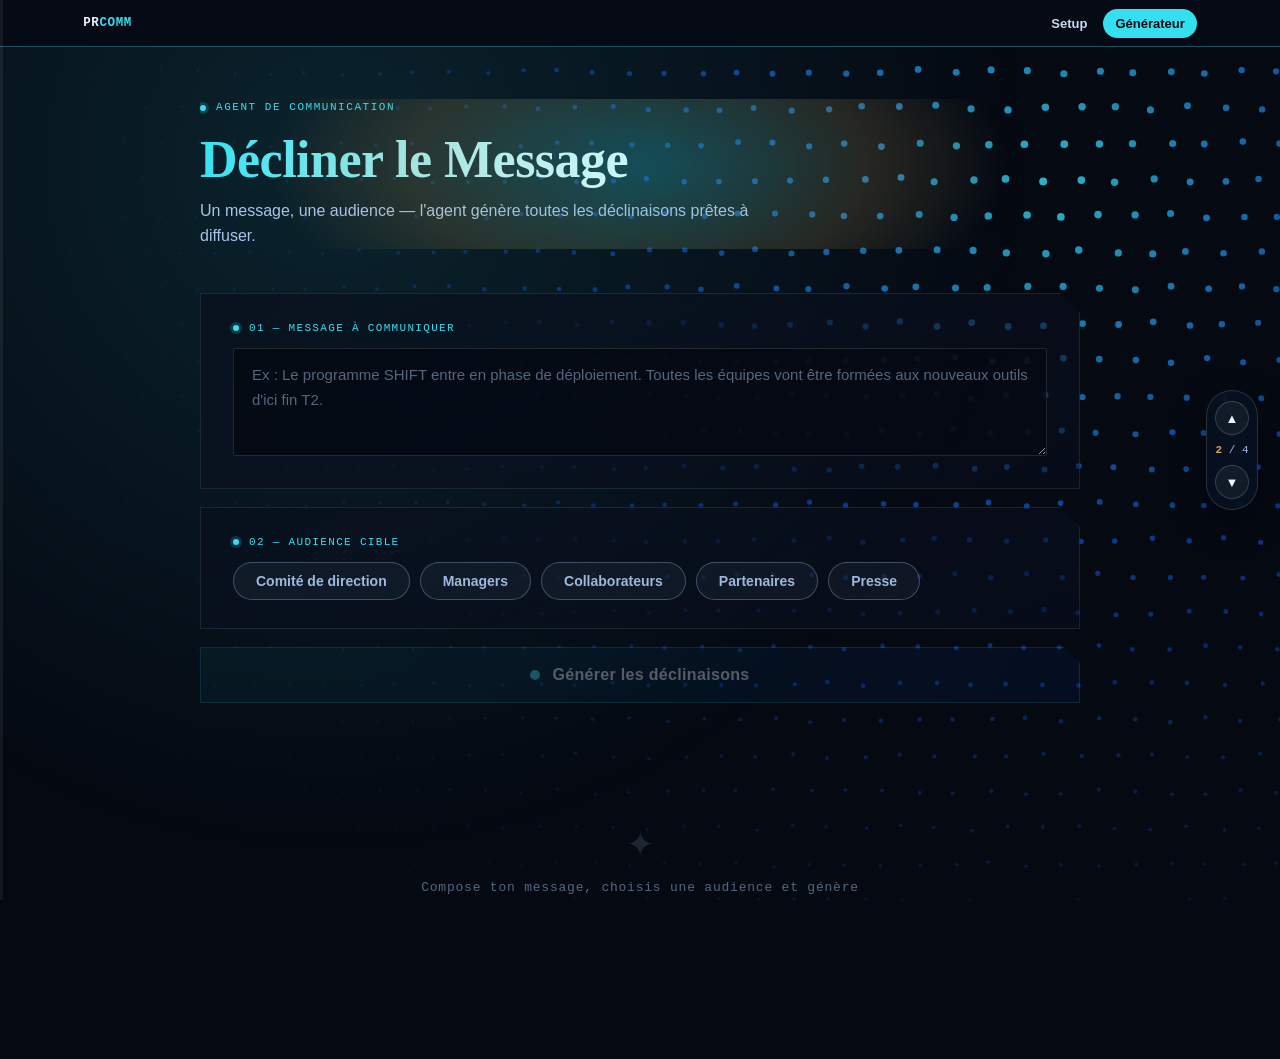
==== commit 783912e8: "ux: simplification — chips formats, suppression panels/specs/diff/sublabels, cartes résultats épurée" ====
--- a/page2.html
+++ b/page2.html
@@ -77,29 +77,27 @@
 @media(prefers-reduced-motion:reduce){.page-title-block h1{animation:none;color:#fff;-webkit-text-fill-color:#fff;background-image:none;}}
 
 /* setup context banner */
-.ctx-banner{display:none;background:linear-gradient(120deg,rgba(52,224,240,0.07),rgba(209,169,84,0.05));
-  border:1px solid rgba(52,224,240,0.18);border-radius:2px;padding:14px 20px;margin-bottom:28px;
-  display:flex;align-items:flex-start;gap:14px;flex-wrap:wrap;}
-.ctx-banner-dot{width:8px;height:8px;border-radius:50%;background:var(--cyan);
-  box-shadow:0 0 0 3px rgba(52,224,240,0.2);flex:none;margin-top:3px;}
+.ctx-banner{background:linear-gradient(120deg,rgba(52,224,240,0.06),rgba(209,169,84,0.04));
+  border:1px solid rgba(52,224,240,0.16);border-radius:2px;padding:12px 18px;margin-bottom:24px;
+  display:flex;align-items:center;gap:12px;flex-wrap:wrap;}
+.ctx-banner-dot{width:7px;height:7px;border-radius:50%;background:var(--cyan);flex:none;}
 .ctx-banner-text{flex:1;min-width:0;}
-.ctx-banner-label{font-family:var(--mono);font-size:10px;letter-spacing:.1em;text-transform:uppercase;color:var(--cyan);margin-bottom:4px;}
-.ctx-banner-prog{font-size:14px;color:#eaf3ff;font-weight:600;white-space:nowrap;overflow:hidden;text-overflow:ellipsis;}
-.ctx-banner-keys{font-family:var(--mono);font-size:11px;color:#7d97bd;margin-top:3px;}
+.ctx-banner-label{font-family:var(--mono);font-size:10px;letter-spacing:.1em;text-transform:uppercase;color:var(--cyan);margin-bottom:2px;}
+.ctx-banner-prog{font-size:13px;color:#eaf3ff;font-weight:600;white-space:nowrap;overflow:hidden;text-overflow:ellipsis;}
+.ctx-banner-keys{font-family:var(--mono);font-size:11px;color:#7d97bd;margin-top:2px;}
 .ctx-banner-keys b{color:#9fb8dd;}
 
 /* blocks */
 .block{background:linear-gradient(155deg,rgba(9,16,30,0.75),rgba(9,16,30,0.5));
   border:1px solid rgba(255,255,255,0.09);
   clip-path:polygon(0 0,calc(100% - 20px) 0,100% 20px,100% 100%,0 100%);
-  padding:32px 36px;margin-bottom:20px;transition:border-color .3s;}
+  padding:28px 32px;margin-bottom:18px;transition:border-color .3s;}
 .block:focus-within{border-color:rgba(52,224,240,0.3);}
 .block-label{font-family:var(--mono);font-size:11px;letter-spacing:.12em;text-transform:uppercase;
-  color:var(--cyan);display:flex;align-items:center;gap:10px;margin-bottom:6px;}
+  color:var(--cyan);display:flex;align-items:center;gap:10px;margin-bottom:14px;}
 .block-label::before{content:"";width:6px;height:6px;border-radius:50%;
   background:var(--cyan);box-shadow:0 0 0 3px rgba(52,224,240,0.18);flex:none;}
-.block-sublabel{font-size:13px;color:#7d97bd;margin-bottom:16px;line-height:1.5;}
-@media(max-width:640px){.block{padding:22px 18px;}}
+@media(max-width:640px){.block{padding:20px 16px;}}
 
 /* textarea */
 .field-textarea{width:100%;background:rgba(5,9,18,0.75);border:1px solid rgba(255,255,255,0.12);
@@ -116,55 +114,24 @@
 .aud-btn:hover{border-color:rgba(52,224,240,0.5);color:#eaf3ff;background:rgba(52,224,240,0.08);}
 .aud-btn.active{border-color:var(--cyan);color:var(--ink);background:var(--cyan);font-weight:700;}
 
-/* audience insight zone (appears after selecting audience) */
-.aud-insight{margin-top:18px;overflow:hidden;max-height:0;opacity:0;transition:max-height .4s ease,opacity .3s;}
-.aud-insight.open{max-height:200px;opacity:1;}
-.aud-insight-inner{background:rgba(5,9,18,0.6);border:1px solid rgba(255,255,255,0.08);
-  border-left:3px solid rgba(52,224,240,0.5);padding:14px 18px;display:flex;gap:20px;flex-wrap:wrap;}
-.aud-insight-item{flex:1;min-width:160px;}
-.aud-insight-lbl{font-family:var(--mono);font-size:10px;letter-spacing:.09em;text-transform:uppercase;color:var(--cyan);margin-bottom:4px;}
-.aud-insight-val{font-size:13px;color:#dbe8fb;line-height:1.5;}
-
 /* formats section */
-.formats-section{margin-top:24px;padding-top:20px;border-top:1px solid rgba(255,255,255,0.07);}
-.formats-section-label{font-family:var(--mono);font-size:10px;letter-spacing:.1em;text-transform:uppercase;
-  color:#7d97bd;display:flex;align-items:center;gap:8px;margin-bottom:14px;}
-.formats-section-label::after{content:"";flex:1;height:1px;background:rgba(255,255,255,0.08);}
-
-/* format cards grid */
-.fmt-grid{display:flex;flex-direction:column;gap:10px;}
-.fmt-card{background:rgba(6,14,28,0.55);border:1px solid rgba(255,255,255,0.08);
-  border-radius:2px;overflow:hidden;cursor:pointer;transition:border-color .25s,background .25s;
-  user-select:none;}
-.fmt-card:hover{border-color:rgba(52,224,240,0.3);background:rgba(6,14,28,0.7);}
-.fmt-card.selected{border-color:var(--cyan);background:rgba(52,224,240,0.06);}
-.fmt-card.recommended{border-color:rgba(209,169,84,0.45);}
-.fmt-card.recommended.selected{border-color:var(--gold);background:rgba(209,169,84,0.07);}
-.fmt-card-header{display:flex;align-items:center;gap:12px;padding:13px 18px;}
-.fmt-card-check{width:20px;height:20px;border-radius:50%;border:2px solid rgba(159,184,221,0.4);
-  flex:none;display:flex;align-items:center;justify-content:center;font-size:11px;
-  transition:background .2s,border-color .2s;color:transparent;}
-.fmt-card.selected .fmt-card-check{background:var(--cyan);border-color:var(--cyan);color:var(--ink);}
-.fmt-card.recommended .fmt-card-check{border-color:rgba(209,169,84,0.6);}
-.fmt-card.recommended.selected .fmt-card-check{background:var(--gold);border-color:var(--gold);color:var(--ink);}
-.fmt-icon{font-size:18px;flex:none;}
-.fmt-info{flex:1;min-width:0;}
-.fmt-name{font-weight:700;color:#fff;font-size:14px;}
-.fmt-desc{font-size:12px;color:#7d97bd;margin-top:1px;}
-.fmt-badges{display:flex;gap:6px;flex-wrap:wrap;margin-left:auto;}
-.fmt-badge{font-family:var(--mono);font-size:10px;padding:2px 9px;border-radius:999px;letter-spacing:.04em;white-space:nowrap;}
-.fmt-badge.reco{border:1px solid rgba(209,169,84,0.5);color:#f0d9a2;background:rgba(209,169,84,0.1);}
-.fmt-badge.len-s{border:1px solid rgba(52,224,240,0.35);color:#a4f0f8;background:rgba(52,224,240,0.08);}
-.fmt-badge.len-m{border:1px solid rgba(159,184,221,0.35);color:#9fb8dd;background:rgba(159,184,221,0.06);}
-.fmt-badge.len-l{border:1px solid rgba(15,98,254,0.35);color:#a9c4ff;background:rgba(15,98,254,0.08);}
-.fmt-why{max-height:0;overflow:hidden;transition:max-height .3s ease;padding:0 18px 0 50px;}
-.fmt-card.open .fmt-why{max-height:80px;}
-.fmt-why-text{font-family:var(--serif);font-style:italic;color:#9fb8dd;font-size:13px;line-height:1.6;
-  padding-bottom:13px;border-top:1px solid rgba(255,255,255,0.06);padding-top:10px;}
-.fmt-toggle-why{font-family:var(--mono);font-size:10px;color:#54677e;letter-spacing:.05em;
-  background:none;border:none;cursor:pointer;padding:0;margin-left:auto;text-decoration:underline;
-  text-underline-offset:2px;transition:color .15s;}
-.fmt-toggle-why:hover{color:#9fb8dd;}
+.formats-section{margin-top:20px;padding-top:18px;border-top:1px solid rgba(255,255,255,0.07);}
+.formats-section-label{font-family:var(--mono);font-size:10px;letter-spacing:.09em;text-transform:uppercase;
+  color:#7d97bd;margin-bottom:12px;}
+.formats-section-label b{color:var(--gold);}
+
+/* format chips — simple toggleable */
+.fmt-grid{display:flex;flex-wrap:wrap;gap:8px;}
+.fmt-chip{display:inline-flex;align-items:center;gap:7px;
+  font-family:var(--mono);font-size:12px;letter-spacing:.03em;
+  padding:7px 14px;border-radius:999px;cursor:pointer;user-select:none;
+  border:1.5px solid rgba(159,184,221,0.3);color:#9fb8dd;background:rgba(159,184,221,0.05);
+  transition:all .18s;}
+.fmt-chip:hover{border-color:rgba(52,224,240,0.45);color:#eaf3ff;}
+.fmt-chip.selected{border-color:var(--cyan);color:var(--ink);background:var(--cyan);font-weight:700;}
+.fmt-chip.recommended{border-color:rgba(209,169,84,0.5);color:#f0d9a2;background:rgba(209,169,84,0.08);}
+.fmt-chip.recommended.selected{border-color:var(--gold);color:var(--ink);background:var(--gold);font-weight:700;}
+.fmt-chip-icon{font-size:13px;}
 
 /* generate button */
 .btn-gen{display:flex;align-items:center;justify-content:center;gap:12px;width:100%;
@@ -185,8 +152,8 @@
 /* results */
 .results{margin-top:36px;}
 .results-header{display:flex;align-items:center;justify-content:space-between;margin-bottom:20px;flex-wrap:wrap;gap:10px;}
-.results-title{font-family:var(--serif);font-size:18px;color:#fff;font-weight:600;}
-.results-subtitle{font-family:var(--mono);font-size:11px;color:#7d97bd;margin-top:2px;}
+.results-title{font-size:15px;color:#fff;font-weight:600;}
+.results-subtitle{font-family:var(--mono);font-size:11px;color:#7d97bd;margin-top:1px;}
 .btn-export{font-family:var(--mono);font-size:11px;padding:6px 16px;border-radius:2px;
   border:1px solid rgba(209,169,84,0.4);background:rgba(209,169,84,0.08);color:#f0d9a2;
   cursor:pointer;letter-spacing:.05em;transition:background .18s,color .18s;display:none;}
@@ -200,60 +167,22 @@
 .rcard{background:rgba(6,14,28,0.7);border:1px solid rgba(255,255,255,0.1);
   clip-path:polygon(0 0,calc(100% - 16px) 0,100% 16px,100% 100%,0 100%);overflow:hidden;transition:border-color .3s;}
 .rcard:hover{border-color:rgba(52,224,240,0.22);}
-
-/* card header */
 .rcard-head{display:flex;align-items:center;justify-content:space-between;
-  padding:14px 22px;border-bottom:1px solid rgba(255,255,255,0.07);background:rgba(5,9,18,0.5);}
-.rcard-left{display:flex;align-items:center;gap:10px;}
-.rcard-icon{font-size:18px;}
-.rcard-name{font-weight:700;color:#fff;font-size:15px;}
-.rcard-badge{font-family:var(--mono);font-size:10px;padding:3px 10px;border-radius:999px;letter-spacing:.05em;text-transform:uppercase;}
-.rcard-badge.cyan {border:1px solid rgba(52,224,240,0.4); color:#a4f0f8;background:rgba(52,224,240,0.1);}
-.rcard-badge.blue {border:1px solid rgba(15,98,254,0.5);  color:#a9c4ff;background:rgba(15,98,254,0.12);}
-.rcard-badge.gold {border:1px solid rgba(209,169,84,0.5); color:#f0d9a2;background:rgba(209,169,84,0.1);}
-.rcard-badge.teal {border:1px solid rgba(0,183,172,0.5);  color:#7fe6dd;background:rgba(0,183,172,0.1);}
-.rcard-badge.muted{border:1px solid rgba(159,184,221,0.4);color:#9fb8dd;background:rgba(159,184,221,0.07);}
+  padding:13px 20px;border-bottom:1px solid rgba(255,255,255,0.07);background:rgba(5,9,18,0.5);}
+.rcard-left{display:flex;align-items:center;gap:9px;}
+.rcard-icon{font-size:17px;}
+.rcard-name{font-weight:700;color:#fff;font-size:14px;}
 .rcard-actions{display:flex;gap:8px;align-items:center;}
 .btn-copy{font-family:var(--mono);font-size:11px;padding:5px 14px;border-radius:2px;
   border:1px solid rgba(255,255,255,0.18);background:rgba(255,255,255,0.05);
   color:#9fb8dd;cursor:pointer;transition:background .18s,color .18s;}
 .btn-copy:hover{background:rgba(255,255,255,0.1);color:#fff;}
 .btn-copy.ok{border-color:rgba(0,183,172,0.5);color:var(--teal);}
-
-/* card body */
-.rcard-body{padding:0;}
-
-/* format specifics strip */
-.rcard-specs{display:flex;gap:0;border-bottom:1px solid rgba(255,255,255,0.06);}
-.rcard-spec{flex:1;padding:10px 18px;border-right:1px solid rgba(255,255,255,0.06);min-width:0;}
-.rcard-spec:last-child{border-right:none;}
-.spec-lbl{font-family:var(--mono);font-size:9.5px;letter-spacing:.09em;text-transform:uppercase;color:#54677e;margin-bottom:2px;}
-.spec-val{font-size:12px;color:#9fb8dd;}
-
-/* message content */
-.rcard-content{padding:22px 24px;}
+.rcard-content{padding:20px 22px;}
 .rcard-text{color:#dbe8fb;font-size:15px;line-height:1.78;white-space:pre-wrap;font-family:var(--sans);}
-
-/* why block */
-.rcard-why{margin-top:0;padding:14px 24px;
-  border-top:1px solid rgba(209,169,84,0.15);
-  background:linear-gradient(120deg,rgba(209,169,84,0.06),rgba(255,255,255,0.01));}
-.why-row{display:flex;gap:12px;align-items:flex-start;}
-.why-icon{font-size:14px;flex:none;margin-top:1px;}
-.why-inner{flex:1;}
-.why-label{font-family:var(--mono);font-size:10px;letter-spacing:.1em;text-transform:uppercase;color:var(--gold);margin-bottom:4px;}
-.why-text{font-family:var(--serif);font-style:italic;color:#c9a95a;font-size:13.5px;line-height:1.6;}
-
-/* diff block — ce qui change vs message de base */
-.rcard-diff{margin-top:0;padding:12px 24px;
-  border-top:1px solid rgba(52,224,240,0.1);
-  background:rgba(5,9,18,0.3);}
-.diff-label{font-family:var(--mono);font-size:10px;letter-spacing:.09em;text-transform:uppercase;
-  color:#54677e;margin-bottom:6px;display:flex;align-items:center;gap:6px;}
-.diff-label::before{content:"";width:4px;height:4px;border-radius:50%;background:var(--cyan);flex:none;}
-.diff-items{display:flex;flex-wrap:wrap;gap:6px;}
-.diff-item{font-family:var(--mono);font-size:11px;padding:3px 10px;border-radius:2px;
-  border:1px solid rgba(52,224,240,0.2);color:#a4f0f8;background:rgba(52,224,240,0.05);}
+.rcard-why{padding:10px 22px;border-top:1px solid rgba(209,169,84,0.12);
+  background:rgba(209,169,84,0.04);}
+.why-text{font-family:var(--serif);font-style:italic;color:#b89040;font-size:12.5px;line-height:1.5;}
 
 /* skeleton */
 .skel-card{background:rgba(6,14,28,0.6);border:1px solid rgba(255,255,255,0.07);
@@ -290,12 +219,11 @@
 
 <div class="page-wrap">
 
-  <!-- HEADER -->
   <div class="page-title-block" id="stop0">
     <div class="hero-glow" aria-hidden="true"></div>
     <p class="eyebrow">Agent de communication</p>
     <h1>Décliner le Message</h1>
-    <p>Un message, une audience — l'agent génère toutes les déclinaisons prêtes à diffuser&nbsp;: email, LinkedIn, script vidéo, intranet, discours… chaque format respecte ses propres codes.</p>
+    <p>Un message, une audience — l'agent génère toutes les déclinaisons prêtes à diffuser.</p>
   </div>
 
   <!-- CONTEXT BANNER — filled from localStorage -->
@@ -309,42 +237,19 @@
     <a href="index.html" style="font-family:var(--mono);font-size:10px;color:#54677e;letter-spacing:.06em;text-decoration:underline;text-underline-offset:2px;white-space:nowrap;align-self:center;">Modifier le setup</a>
   </div>
 
-  <!-- BLOCK 01 — Message to communicate -->
   <div class="block" id="stop1">
     <div class="block-label">01 — Message à communiquer</div>
-    <div class="block-sublabel">L'idée centrale que tu veux faire passer — en une ou deux phrases. L'agent adaptera le ton, la structure et le vocabulaire selon l'audience et le format.</div>
     <textarea class="field-textarea" id="inputMessage"
       placeholder="Ex : Le programme SHIFT entre en phase de déploiement. Toutes les équipes vont être formées aux nouveaux outils d'ici fin T2."
       aria-label="Le message central à communiquer"></textarea>
   </div>
 
-  <!-- BLOCK 02 — Audience + formats recommandés -->
   <div class="block" id="stop2">
     <div class="block-label">02 — Audience cible</div>
-    <div class="block-sublabel">Sélectionne l'audience — l'agent adapte le message à ce qui compte pour elle et recommande les formats les plus efficaces.</div>
     <div class="aud-btns" id="audBtns" role="group" aria-label="Sélectionner une audience"></div>
 
-    <!-- audience insight -->
-    <div class="aud-insight" id="audInsight" aria-live="polite">
-      <div class="aud-insight-inner">
-        <div class="aud-insight-item">
-          <div class="aud-insight-lbl">Ce qui compte pour eux</div>
-          <div class="aud-insight-val" id="audWhat">—</div>
-        </div>
-        <div class="aud-insight-item">
-          <div class="aud-insight-lbl">Angle de communication</div>
-          <div class="aud-insight-val" id="audAngle">—</div>
-        </div>
-        <div class="aud-insight-item">
-          <div class="aud-insight-lbl">Registre recommandé</div>
-          <div class="aud-insight-val" id="audRegister">—</div>
-        </div>
-      </div>
-    </div>
-
-    <!-- formats -->
     <div class="formats-section" id="formatsSection" style="display:none;">
-      <div class="formats-section-label">Formats disponibles — sélectionne ceux à générer</div>
+      <div class="formats-section-label">Formats — <span id="recoHint"></span></div>
       <div class="fmt-grid" id="fmtGrid"></div>
     </div>
   </div>
@@ -628,16 +533,7 @@
   document.querySelectorAll('.aud-btn').forEach(function(b){b.classList.remove('active');});
   btn.classList.add('active');
   selAud=aud; selFormats=[]; lastResults=[];
-
-  /* insight panel */
-  var key=getAudKey(aud.name);
-  document.getElementById('audWhat').textContent=aud.what||'—';
-  document.getElementById('audAngle').textContent=(key&&ANGLES[key])||'Message adapté à l\'audience';
-  document.getElementById('audRegister').textContent=(key&&REGISTERS[key])||'Neutre & professionnel';
-  var ins=document.getElementById('audInsight');ins.offsetHeight;ins.classList.add('open');
-
-  /* formats */
-  renderFormats(aud,key);
+  renderFormats(aud,getAudKey(aud.name));
   checkReady();
 }
 
@@ -653,47 +549,28 @@
     var isR=reco.indexOf(fid)!==-1;
     if(isR)selFormats.push(fid);
 
-    var card=document.createElement('div');
-    card.className='fmt-card'+(isR?' recommended selected':'');
-    card.dataset.fid=fid;
-
-    var lenClass='len-'+f.length.toLowerCase();
-    var lenLabel={S:'Court',M:'Moyen',L:'Long'}[f.length]||f.length;
-
-    card.innerHTML=
-      '<div class="fmt-card-header">'
-        +'<div class="fmt-card-check">&#10003;</div>'
-        +'<span class="fmt-icon" aria-hidden="true">'+f.icon+'</span>'
-        +'<div class="fmt-info">'
-          +'<div class="fmt-name">'+esc(f.label)+'</div>'
-          +'<div class="fmt-desc">'+esc(f.desc)+'</div>'
-        +'</div>'
-        +'<div class="fmt-badges">'
-          +(isR?'<span class="fmt-badge reco">Recommandé</span>':'')
-          +'<span class="fmt-badge '+lenClass+'">'+lenLabel+'</span>'
-        +'</div>'
-        +'<button class="fmt-toggle-why" type="button" title="Voir pourquoi ce format" onclick="toggleFmtWhy(this,event)">Pourquoi ?</button>'
-      +'</div>'
-      +'<div class="fmt-why"><div class="fmt-why-text">'+esc(f.why)+'</div></div>';
-
-    card.addEventListener('click',function(e){
-      if(e.target.classList.contains('fmt-toggle-why'))return;
-      card.classList.toggle('selected');
-      selFormats=Array.from(document.querySelectorAll('.fmt-card.selected')).map(function(c){return c.dataset.fid;});
+    var chip=document.createElement('span');
+    chip.className='fmt-chip'+(isR?' recommended selected':'');
+    chip.dataset.fid=fid;
+    chip.setAttribute('role','button');
+    chip.setAttribute('aria-pressed',isR?'true':'false');
+    chip.innerHTML='<span class="fmt-chip-icon" aria-hidden="true">'+f.icon+'</span>'+esc(f.label);
+
+    chip.addEventListener('click',function(){
+      chip.classList.toggle('selected');
+      chip.setAttribute('aria-pressed',chip.classList.contains('selected')?'true':'false');
+      selFormats=Array.from(document.querySelectorAll('.fmt-chip.selected')).map(function(c){return c.dataset.fid;});
       checkReady();
     });
-    grid.appendChild(card);
+    grid.appendChild(chip);
   });
+
+  var recoLabels=reco.filter(function(id){return FORMATS[id];}).map(function(id){return FORMATS[id].label;});
+  var hint=document.getElementById('recoHint');
+  if(hint)hint.innerHTML='<b>Suggérés&nbsp;:</b> '+recoLabels.join(', ');
 
   document.getElementById('formatsSection').style.display='block';
   checkReady();
-}
-
-function toggleFmtWhy(btn,e){
-  e.stopPropagation();
-  var card=btn.closest('.fmt-card');
-  card.classList.toggle('open');
-  btn.textContent=card.classList.contains('open')?'Masquer':'Pourquoi ?';
 }
 
 function checkReady(){
@@ -863,50 +740,31 @@
 };
 
 /* ================================================================
-   RENDU CARTE — avec specs, why et diffs
+   RENDU CARTE
    ================================================================ */
 function renderCard(fid,ctx){
   var f=FORMATS[fid];if(!f)return;
   var fn=TPL[fid]||TPL.email;
   var content=fn(ctx);
-  lastResults.push({fid,label:f.label,content});
+  lastResults.push({fid:fid,label:f.label,content:content});
 
   var card=document.createElement('div');
   card.className='rcard';
-
-  var lenLabel={S:'Court',M:'Moyen',L:'Long'}[f.length]||f.length;
-
   card.innerHTML=
     '<div class="rcard-head">'
       +'<div class="rcard-left">'
         +'<span class="rcard-icon" aria-hidden="true">'+f.icon+'</span>'
         +'<span class="rcard-name">'+esc(f.label)+'</span>'
-        +'<span class="rcard-badge '+f.badge+'">'+esc(lenLabel)+'</span>'
       +'</div>'
       +'<div class="rcard-actions">'
         +'<button class="btn-copy" type="button" onclick="copyCard(this)">Copier</button>'
       +'</div>'
     +'</div>'
-    +'<div class="rcard-specs">'
-      +'<div class="rcard-spec"><div class="spec-lbl">Longueur</div><div class="spec-val">'+esc(f.specs.longueur)+'</div></div>'
-      +'<div class="rcard-spec"><div class="spec-lbl">Registre</div><div class="spec-val">'+esc(f.specs.registre)+'</div></div>'
-      +'<div class="rcard-spec"><div class="spec-lbl">Diffusion</div><div class="spec-val">'+esc(f.specs.diffusion)+'</div></div>'
-    +'</div>'
     +'<div class="rcard-content">'
       +'<div class="rcard-text">'+esc(content)+'</div>'
     +'</div>'
     +'<div class="rcard-why">'
-      +'<div class="why-row">'
-        +'<span class="why-icon" aria-hidden="true">💡</span>'
-        +'<div class="why-inner">'
-          +'<div class="why-label">Pourquoi ce format pour cette audience ?</div>'
-          +'<div class="why-text">'+esc(f.why)+'</div>'
-        +'</div>'
-      +'</div>'
-    +'</div>'
-    +'<div class="rcard-diff">'
-      +'<div class="diff-label">Ce qui le distingue des autres formats</div>'
-      +'<div class="diff-items">'+f.diffs.map(function(d){return '<span class="diff-item">'+esc(d)+'</span>';}).join('')+'</div>'
+      +'<div class="why-text">'+esc(f.why)+'</div>'
     +'</div>';
 
   card.style.opacity='0';card.style.transform='translateY(18px)';
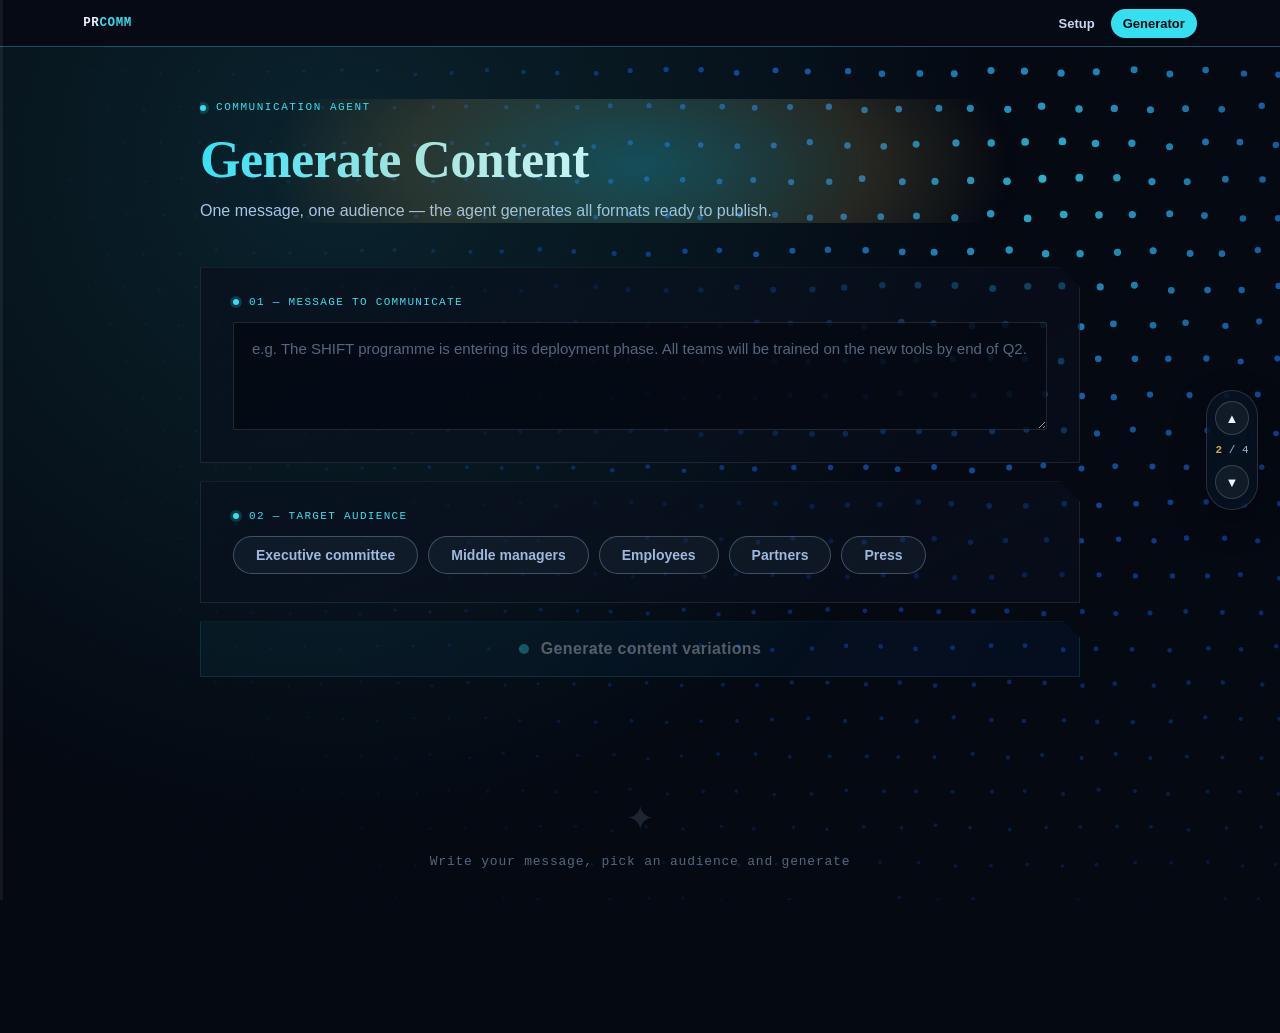
==== commit 5221b771: "feat: full English translation — page2.html + fix index.html (progress rail, JS placeholders)" ====
--- a/page2.html
+++ b/page2.html
@@ -1,9 +1,9 @@
 <!DOCTYPE html>
-<html lang="fr">
+<html lang="en">
 <head>
 <meta charset="UTF-8">
 <meta name="viewport" content="width=device-width, initial-scale=1.0">
-<title>PRCOMM — Générateur</title>
+<title>PRCOMM — Generator</title>
 <style>
 :root {
   --ink:      #050912;
@@ -206,47 +206,47 @@
     <a href="index.html" class="nav-brand">PR<span>COMM</span></a>
     <ul class="nav-links">
       <li><a href="index.html">Setup</a></li>
-      <li><a href="page2.html" class="active">Générateur</a></li>
+      <li><a href="page2.html" class="active">Generator</a></li>
     </ul>
   </div>
 </nav>
 
-<nav class="section-nav" id="sectionNav" aria-label="Navigation sections">
-  <button type="button" id="secPrev" aria-label="Section précédente">&#9650;</button>
+<nav class="section-nav" id="sectionNav" aria-label="Section navigation">
+  <button type="button" id="secPrev" aria-label="Previous section">&#9650;</button>
   <div class="section-nav-count"><b id="secIndex">1</b> / <span id="secTotal">3</span></div>
-  <button type="button" id="secNext" aria-label="Section suivante">&#9660;</button>
+  <button type="button" id="secNext" aria-label="Next section">&#9660;</button>
 </nav>
 
 <div class="page-wrap">
 
   <div class="page-title-block" id="stop0">
     <div class="hero-glow" aria-hidden="true"></div>
-    <p class="eyebrow">Agent de communication</p>
-    <h1>Décliner le Message</h1>
-    <p>Un message, une audience — l'agent génère toutes les déclinaisons prêtes à diffuser.</p>
+    <p class="eyebrow">Communication agent</p>
+    <h1>Generate Content</h1>
+    <p>One message, one audience — the agent generates all formats ready to publish.</p>
   </div>
 
   <!-- CONTEXT BANNER — filled from localStorage -->
   <div class="ctx-banner" id="ctxBanner" style="display:none;">
     <div class="ctx-banner-dot"></div>
     <div class="ctx-banner-text">
-      <div class="ctx-banner-label">Contexte programme actif</div>
+      <div class="ctx-banner-label">Active programme context</div>
       <div class="ctx-banner-prog" id="ctxProg">—</div>
       <div class="ctx-banner-keys" id="ctxKeys"></div>
     </div>
-    <a href="index.html" style="font-family:var(--mono);font-size:10px;color:#54677e;letter-spacing:.06em;text-decoration:underline;text-underline-offset:2px;white-space:nowrap;align-self:center;">Modifier le setup</a>
+    <a href="index.html" style="font-family:var(--mono);font-size:10px;color:#54677e;letter-spacing:.06em;text-decoration:underline;text-underline-offset:2px;white-space:nowrap;align-self:center;">Edit setup</a>
   </div>
 
   <div class="block" id="stop1">
-    <div class="block-label">01 — Message à communiquer</div>
+    <div class="block-label">01 — Message to communicate</div>
     <textarea class="field-textarea" id="inputMessage"
-      placeholder="Ex : Le programme SHIFT entre en phase de déploiement. Toutes les équipes vont être formées aux nouveaux outils d'ici fin T2."
-      aria-label="Le message central à communiquer"></textarea>
+      placeholder="e.g. The SHIFT programme is entering its deployment phase. All teams will be trained on the new tools by end of Q2."
+      aria-label="The core message to communicate"></textarea>
   </div>
 
   <div class="block" id="stop2">
-    <div class="block-label">02 — Audience cible</div>
-    <div class="aud-btns" id="audBtns" role="group" aria-label="Sélectionner une audience"></div>
+    <div class="block-label">02 — Target audience</div>
+    <div class="aud-btns" id="audBtns" role="group" aria-label="Select an audience"></div>
 
     <div class="formats-section" id="formatsSection" style="display:none;">
       <div class="formats-section-label">Formats — <span id="recoHint"></span></div>
@@ -254,9 +254,9 @@
     </div>
   </div>
 
-  <button class="btn-gen" id="btnGen" disabled aria-label="Générer les déclinaisons">
+  <button class="btn-gen" id="btnGen" disabled aria-label="Generate content variations">
     <span class="dot" aria-hidden="true"></span>
-    Générer les déclinaisons
+    Generate content variations
   </button>
 
   <!-- RESULTS -->
@@ -266,11 +266,11 @@
         <div class="results-title" id="resultsTitle"></div>
         <div class="results-subtitle" id="resultsSubtitle"></div>
       </div>
-      <button class="btn-export" id="btnExport">&#8593;&nbsp;Exporter tout</button>
+      <button class="btn-export" id="btnExport">&#8593;&nbsp;Export all</button>
     </div>
     <div class="results-empty" id="emptyState">
       <span class="ico" aria-hidden="true">✦</span>
-      Compose ton message, choisis une audience et génère
+      Write your message, pick an audience and generate
     </div>
     <div class="result-cards" id="resultCards" aria-live="polite"></div>
   </div>
@@ -286,85 +286,85 @@
     label:'Email',
     icon:'✉',
     badge:'cyan',
-    desc:'Message structuré, archivable',
-    length:'M',      /* S / M / L */
-    specs:{ longueur:'200–400 mots', registre:'Formel à neutre', diffusion:'1:1 ou liste' },
-    why:"L'email s'impose pour les communications officielles : il est archivable, attendu et permet une structure argumentée. Idéal pour les décideurs et les communications qui demandent une trace.",
-    diffs:['Objet clair', 'Salutation formelle', 'Corps structuré', 'Signature']
+    desc:'Structured message, archivable',
+    length:'M',
+    specs:{ length:'200–400 words', register:'Formal to neutral', distribution:'1:1 or mailing list' },
+    why:"Email is the go-to channel for official communications: it is archivable, expected, and allows a well-structured argument. Ideal for decision-makers and any communication that needs a paper trail.",
+    diffs:['Clear subject line', 'Formal salutation', 'Structured body', 'Signature']
   },
   linkedin: {
     label:'LinkedIn',
     icon:'💼',
     badge:'blue',
-    desc:'Post public, engagement externe',
+    desc:'Public post, external engagement',
     length:'S',
-    specs:{ longueur:'80–150 mots', registre:'Dynamique, accessible', diffusion:'Réseau étendu' },
-    why:"LinkedIn maximise la visibilité institutionnelle. L'accroche-choc en première ligne, les sauts de paragraphe et les hashtags sont des codes incontournables pour déclencher l'engagement.",
-    diffs:['Accroche percutante', 'Saut de ligne fréquent', 'Hashtags', 'CTA cliquable']
+    specs:{ length:'80–150 words', register:'Dynamic, accessible', distribution:'Extended network' },
+    why:"LinkedIn maximises institutional visibility. A punchy opening line, frequent line breaks, and hashtags are the non-negotiable codes to drive engagement.",
+    diffs:['Punchy hook', 'Frequent line breaks', 'Hashtags', 'Clickable CTA']
   },
   video: {
-    label:'Script vidéo',
+    label:'Video script',
     icon:'🎬',
     badge:'gold',
-    desc:'Script face caméra, message incarné',
+    desc:'On-camera script, personal delivery',
     length:'M',
-    specs:{ longueur:'1–2 min (≈150 mots)', registre:'Oral, direct, sincère', diffusion:'Interne & externe' },
-    why:"La vidéo crée un lien émotionnel que l'écrit ne peut pas égaler. Le script structure les prises de parole pour que chaque plan délivre un message précis — accroche, développement, appel à l'action.",
-    diffs:['Découpé par plan', 'Registre oral', 'Questions rhétoriques', 'Contact visuel simulé']
+    specs:{ length:'1–2 min (≈150 words)', register:'Oral, direct, sincere', distribution:'Internal & external' },
+    why:"Video creates an emotional connection that written content simply cannot match. The script structures each take so every shot delivers a clear message — hook, development, call to action.",
+    diffs:['Shot-by-shot structure', 'Conversational register', 'Rhetorical questions', 'Simulated eye contact']
   },
   intranet: {
     label:'Intranet / Newsletter',
     icon:'📰',
     badge:'teal',
-    desc:'Article structuré, diffusion large',
+    desc:'Structured article, broad distribution',
     length:'L',
-    specs:{ longueur:'300–600 mots', registre:'Informatif, pédagogique', diffusion:'Tous collaborateurs' },
-    why:"L'intranet est le canal de référence pour les communications larges. Le format article permet d'aller en profondeur : contexte, impact concret, prochaines étapes — avec des titres et des listes pour faciliter la lecture.",
-    diffs:['Titre H1', 'Sous-titres', 'Listes à puces', 'Section FAQ possible']
+    specs:{ length:'300–600 words', register:'Informative, educational', distribution:'All employees' },
+    why:"The intranet is the reference channel for wide-reach communications. The article format allows depth: context, concrete impact, next steps — with headings and bullet lists for easy scanning.",
+    diffs:['H1 title', 'Sub-headings', 'Bullet lists', 'Optional FAQ section']
   },
   slack: {
     label:'Slack / Teams',
     icon:'💬',
     badge:'muted',
-    desc:'Message instantané, court et direct',
+    desc:'Instant message, short and direct',
     length:'S',
-    specs:{ longueur:'30–60 mots', registre:'Informel, réactif', diffusion:'Équipe, canal dédié' },
-    why:"Slack/Teams, c'est la spontanéité. Le message doit être scannable en 5 secondes : emoji signal, une phrase clé, un lien ou un CTA. Pas de politesses — on va à l'essentiel.",
-    diffs:['Emojis signaux', 'Très court', 'Lien direct', 'Ton décontracté']
+    specs:{ length:'30–60 words', register:'Informal, reactive', distribution:'Team, dedicated channel' },
+    why:"Slack/Teams is all about immediacy. The message must be scannable in 5 seconds: a signal emoji, one key sentence, a link or a CTA. No pleasantries — straight to the point.",
+    diffs:['Signal emojis', 'Very short', 'Direct link', 'Casual tone']
   },
   presentation: {
-    label:'Présentation',
+    label:'Presentation',
     icon:'📊',
     badge:'blue',
-    desc:'Structure slide-by-slide pour réunion',
+    desc:'Slide-by-slide structure for meetings',
     length:'L',
-    specs:{ longueur:'4–6 slides', registre:'Synthétique, visuel', diffusion:'Réunion, CODIR' },
-    why:"La présentation s'adresse aux décideurs qui attendent de la synthèse visuelle. Chaque slide = une idée. La logique narrative — contexte → enjeux → bénéfices → prochaines étapes — guide la conviction.",
-    diffs:['Structure slide', 'Titres d\'action', 'Bullets synthétiques', 'Slide de conclusion']
+    specs:{ length:'4–6 slides', register:'Concise, visual', distribution:'Meeting, executive committee' },
+    why:"Presentations address decision-makers who expect visual synthesis. Each slide = one idea. The narrative logic — context → stakes → benefits → next steps — guides conviction.",
+    diffs:['Slide structure', 'Action titles', 'Synthetic bullets', 'Closing slide']
   },
   communique: {
-    label:'Communiqué presse',
+    label:'Press release',
     icon:'📡',
     badge:'gold',
-    desc:'Format journalistique, diffusion externe',
+    desc:'Journalistic format, external distribution',
     length:'M',
-    specs:{ longueur:'250–400 mots', registre:'Factuel, journalistique', diffusion:'Médias, partenaires' },
-    why:"Le communiqué répond aux codes de la presse : une accroche factuelle, des chiffres, une citation officielle et des informations de contact. Il doit être réutilisable tel quel par un journaliste.",
-    diffs:['Chapeau factuel', 'Chiffres clés', 'Citation officielle', 'Contact presse']
+    specs:{ length:'250–400 words', register:'Factual, journalistic', distribution:'Media, partners' },
+    why:"A press release follows journalism codes: a factual lead, hard numbers, an official quote, and contact details. It must be usable as-is by a journalist.",
+    diffs:['Factual lead', 'Key figures', 'Official quote', 'Press contact']
   },
   discours: {
-    label:'Discours / Allocution',
+    label:'Speech / Address',
     icon:'🎤',
     badge:'cyan',
-    desc:'Prise de parole orale, moment fort',
+    desc:'Oral delivery, high-impact moment',
     length:'L',
-    specs:{ longueur:'3–5 min (≈450 mots)', registre:'Solennel, inspirant', diffusion:'Événement, all-hands' },
-    why:"Le discours transforme une information en moment mémorable. L'introduction positionne l'enjeu, le développement convainc, la clôture mobilise. Le registre est plus élevé, plus solennel que les autres formats.",
-    diffs:['Introduction solennelle', 'Figures rhétoriques', 'Appel collectif', 'Clôture mémorable']
+    specs:{ length:'3–5 min (≈450 words)', register:'Solemn, inspiring', distribution:'Event, all-hands' },
+    why:"A speech turns information into a memorable moment. The introduction frames the stakes, the body persuades, the close mobilises. The register is elevated and more solemn than other formats.",
+    diffs:['Solemn opening', 'Rhetorical devices', 'Collective call', 'Memorable close']
   }
 };
 
-/* Formats recommandés par profil d'audience */
+/* Recommended formats by audience profile */
 var RECO = {
   'direction'    :['email','presentation','discours'],
   'codir'        :['email','presentation','discours'],
@@ -379,37 +379,37 @@
   'rh'           :['intranet','email','slack']
 };
 
-/* Angle de communication par profil */
+/* Communication angle by audience profile */
 var ANGLES = {
-  'direction'    :'Impact business & vision long terme',
-  'codir'        :'Décisions à prendre, enjeux stratégiques',
-  'comite'       :'Gouvernance, pilotage, arbitrage',
-  'manager'      :'Répercussions sur les équipes & organisation',
-  'collaborateur':'Bénéfices concrets & changements du quotidien',
-  'partner'      :'Valeur partenariale & opportunités communes',
-  'partenaire'   :'Valeur partenariale & opportunités communes',
-  'presse'       :'Faits, chiffres, nouveauté & citation sourcée',
-  'client'       :'Valeur ajoutée & amélioration de l\'expérience',
-  'equipe'       :'Mobilisation & cohésion opérationnelle',
-  'rh'           :'Impact RH, parcours collaborateur, politique sociale'
+  'direction'    :'Business impact & long-term vision',
+  'codir'        :'Decisions to make, strategic stakes',
+  'comite'       :'Governance, steering, arbitration',
+  'manager'      :'Impact on teams & organisation',
+  'collaborateur':'Concrete benefits & day-to-day changes',
+  'partner'      :'Partnership value & shared opportunities',
+  'partenaire'   :'Partnership value & shared opportunities',
+  'presse'       :'Facts, figures, innovation & sourced quotes',
+  'client'       :'Added value & improved experience',
+  'equipe'       :'Mobilisation & operational cohesion',
+  'rh'           :'HR impact, employee journey, social policy'
 };
 
 var REGISTERS = {
-  'direction'    :'Formel & synthétique',
-  'codir'        :'Formel & décisionnel',
-  'comite'       :'Formel & structuré',
-  'manager'      :'Neutre & opérationnel',
-  'collaborateur':'Direct & humain',
-  'partner'      :'Professionnel & valorisant',
-  'partenaire'   :'Professionnel & valorisant',
-  'presse'       :'Journalistique & factuel',
-  'client'       :'Clair & orienté bénéfice',
-  'equipe'       :'Informel & mobilisateur',
-  'rh'           :'Neutre & pédagogique'
+  'direction'    :'Formal & concise',
+  'codir'        :'Formal & decision-oriented',
+  'comite'       :'Formal & structured',
+  'manager'      :'Neutral & operational',
+  'collaborateur':'Direct & human',
+  'partner'      :'Professional & appreciative',
+  'partenaire'   :'Professional & appreciative',
+  'presse'       :'Journalistic & factual',
+  'client'       :'Clear & benefit-focused',
+  'equipe'       :'Informal & mobilising',
+  'rh'           :'Neutral & educational'
 };
 
 /* ================================================================
-   ÉTAT
+   STATE
    ================================================================ */
 var setup       = null;
 var selAud      = null;
@@ -421,7 +421,7 @@
    ================================================================ */
 (function init(){
 
-  /* particules SHIFT */
+  /* SHIFT particle field */
   (function(){
     var cv=document.getElementById('bgCanvas');if(!cv||!cv.getContext)return;
     var ctx=cv.getContext('2d'),dots=[],mouse={x:-9999,y:-9999},W=0,H=0;
@@ -485,25 +485,25 @@
     upd();window.addEventListener('scroll',upd,{passive:true});window.addEventListener('resize',upd);
   })();
 
-  /* charger le setup */
+  /* load setup */
   try{setup=JSON.parse(localStorage.getItem('prcomm_setup')||window._prcomm_setup||'null');}catch(e){}
 
-  /* bannière contexte */
+  /* context banner */
   if(setup&&setup.programme){
     document.getElementById('ctxProg').textContent=setup.programme;
     var keys=(setup.messages||[]).slice(0,2).filter(Boolean);
-    if(keys.length) document.getElementById('ctxKeys').innerHTML='<b>Messages clés&nbsp;:</b> '+keys.map(esc).join(' · ');
+    if(keys.length) document.getElementById('ctxKeys').innerHTML='<b>Key messages&nbsp;:</b> '+keys.map(esc).join(' · ');
     document.getElementById('ctxBanner').style.display='flex';
   }
 
   /* audiences */
   var auds=(setup&&setup.audiences&&setup.audiences.length)
     ?setup.audiences
-    :[{name:'Comité de direction',what:'ROI, vision stratégique'},
-      {name:'Managers',what:'Impact équipes, opérationnel'},
-      {name:'Collaborateurs',what:'Sens, bénéfices concrets'},
-      {name:'Partenaires',what:'Fiabilité, innovation'},
-      {name:'Presse',what:'Faits, chiffres, citations'}];
+    :[{name:'Executive committee',what:'ROI, strategic vision'},
+      {name:'Middle managers',what:'Team impact, operational'},
+      {name:'Employees',what:'Meaning, concrete benefits'},
+      {name:'Partners',what:'Reliability, innovation'},
+      {name:'Press',what:'Facts, figures, quotes'}];
 
   var cont=document.getElementById('audBtns');
   auds.forEach(function(a){
@@ -526,6 +526,15 @@
     .replace(/[éèêë]/g,'e').replace(/[àâä]/g,'a').replace(/[îï]/g,'i').replace(/[ôö]/g,'o').replace(/[ùûü]/g,'u')
     .replace(/[^a-z]/g,'');
   for(var k in RECO){if(n.indexOf(k)!==-1)return k;}
+  /* English label aliases */
+  if(n.indexOf('executive')!==-1||n.indexOf('committee')!==-1)return'comite';
+  if(n.indexOf('manager')!==-1)return'manager';
+  if(n.indexOf('employee')!==-1||n.indexOf('staff')!==-1)return'collaborateur';
+  if(n.indexOf('partner')!==-1)return'partner';
+  if(n.indexOf('press')!==-1||n.indexOf('media')!==-1)return'presse';
+  if(n.indexOf('client')!==-1||n.indexOf('customer')!==-1)return'client';
+  if(n.indexOf('team')!==-1)return'equipe';
+  if(n.indexOf('hr')!==-1||n.indexOf('human')!==-1)return'rh';
   return null;
 }
 
@@ -567,7 +576,7 @@
 
   var recoLabels=reco.filter(function(id){return FORMATS[id];}).map(function(id){return FORMATS[id].label;});
   var hint=document.getElementById('recoHint');
-  if(hint)hint.innerHTML='<b>Suggérés&nbsp;:</b> '+recoLabels.join(', ');
+  if(hint)hint.innerHTML='<b>Suggested&nbsp;:</b> '+recoLabels.join(', ');
 
   document.getElementById('formatsSection').style.display='block';
   checkReady();
@@ -579,11 +588,11 @@
 }
 
 /* ================================================================
-   GÉNÉRATION — même message, décliné par format
+   GENERATION — same message, adapted per format
    ================================================================ */
 function generate(){
   if(!selAud||!selFormats.length)return;
-  var message=document.getElementById('inputMessage').value.trim()||'Information programme';
+  var message=document.getElementById('inputMessage').value.trim()||'Programme update';
 
   document.getElementById('emptyState').style.display='none';
   document.getElementById('resultsTitle').textContent='';
@@ -601,146 +610,146 @@
   var delay=600+selFormats.length*100;
   setTimeout(function(){
     rc.innerHTML='';
-    var prog=(setup&&setup.programme)||'notre programme';
+    var prog=(setup&&setup.programme)||'our programme';
     var ctx=buildCtx(message,selAud,prog);
     selFormats.forEach(function(fid,i){
       setTimeout(function(){renderCard(fid,ctx);},i*260);
     });
     setTimeout(function(){
       document.getElementById('resultsTitle').textContent=
-        selFormats.length+' déclinaison'+(selFormats.length>1?'s':'')+' — "'+selAud.name+'"';
+        selFormats.length+' variation'+(selFormats.length>1?'s':'')+' — "'+selAud.name+'"';
       document.getElementById('resultsSubtitle').textContent=
-        'Même message, '+selFormats.length+' format'+(selFormats.length>1?'s différents':'');
+        'Same message, '+selFormats.length+' different format'+(selFormats.length>1?'s':'');
       document.getElementById('btnExport').classList.add('visible');
     },selFormats.length*260+300);
   },delay);
 }
 
 /* ================================================================
-   CONTEXTE — construit à partir du message + audience + setup
+   CONTEXT — built from message + audience + setup
    ================================================================ */
 function buildCtx(msg,aud,prog){
   var msgs  =(setup&&setup.messages&&setup.messages.length)?setup.messages:[];
   var tones =(setup&&setup.tones)||[];
-  var key   =msgs.length?msgs[0]:'Ce programme crée une opportunité réelle de transformation.';
+  var key   =msgs.length?msgs[0]:'This programme is a real opportunity for transformation.';
   var key2  =msgs.length>1?msgs[1]:'';
 
-  /* tonalité */
+  /* tone flags */
   var formel      =tones.indexOf('formel')!==-1;
   var mobilisateur=tones.indexOf('mobilisateur')!==-1;
   var narratif    =tones.indexOf('narratif')!==-1;
   var direct      =tones.indexOf('direct')!==-1;
   var inspirant   =tones.indexOf('inspirant')!==-1;
 
-  /* angle audience */
+  /* audience angle */
   var audKey=getAudKey(aud.name)||'';
   var angle =ANGLES[audKey]||'';
   var regist=REGISTERS[audKey]||'';
 
-  /* formulations selon ton + audience */
+  /* formulations based on tone + audience */
   var intro, corps, accroche_fin, hook, video_corps, video_close, court, accroche;
 
   if(mobilisateur){
-    intro=prog+' franchit une nouvelle étape : '+msg+'. C\'est le moment de se mobiliser.';
-    corps=key+(key2?'\n\n'+key2:'')+'\n\n'+(aud.what?'Votre rôle est central sur le plan de '+aud.what+'.':'Chaque membre de l\'équipe compte.');
-    accroche_fin='Rejoignez le mouvement. Ensemble, nous ferons de ce programme un succès.';
-    hook='Une nouvelle étape s\'ouvre. '+msg;
-    video_corps='Ce que nous construisons avec '+prog+', c\'est une chance unique. '+key;
-    video_close='C\'est votre moment. Mobilisez-vous. Faisons de cela une réussite collective.';
+    intro=prog+' is reaching a new milestone: '+msg+'. Now is the time to mobilise.';
+    corps=key+(key2?'\n\n'+key2:'')+'\n\n'+(aud.what?'Your role is pivotal on '+aud.what+'.':'Every team member counts.');
+    accroche_fin='Join the movement. Together, we will make this programme a success.';
+    hook='A new chapter opens. '+msg;
+    video_corps='What we are building with '+prog+' is a unique opportunity. '+key;
+    video_close='This is your moment. Get involved. Let\'s make this a collective success.';
     accroche='🚀 '+msg;
-    court='🚀 '+msg+' — '+prog+' avance.';
+    court='🚀 '+msg+' — '+prog+' moves forward.';
   } else if(formel){
-    intro='Dans le cadre de '+prog+', nous vous informons d\'une évolution importante : '+msg+'.';
-    corps=key+(key2?'\n\n'+key2:'')+'\n\n'+(aud.what?'Cette démarche s\'inscrit directement dans vos enjeux de '+aud.what+'.':'Nous restons disponibles pour toute question.');
-    accroche_fin='Nous vous remercions de votre attention et de votre engagement.';
+    intro='As part of '+prog+', we would like to inform you of an important development: '+msg+'.';
+    corps=key+(key2?'\n\n'+key2:'')+'\n\n'+(aud.what?'This initiative directly addresses your priorities around '+aud.what+'.':'We remain available for any questions.');
+    accroche_fin='We thank you for your attention and your continued engagement.';
     hook=msg;
-    video_corps='Dans le cadre de '+prog+', une étape importante vient d\'être franchie. '+key;
-    video_close='Merci de votre engagement. Nous comptons sur vous pour accompagner cette transformation.';
+    video_corps='As part of '+prog+', an important milestone has been reached. '+key;
+    video_close='Thank you for your commitment. We count on you to support this transformation.';
     accroche=msg;
     court=msg+' — '+prog+'.';
   } else if(narratif){
-    intro='Il y a quelques mois, nous avons posé une ambition : faire de '+prog+' une réalité. Aujourd\'hui, nous franchissons une étape clé — '+msg+'.';
-    corps=key+(key2?'\n\n'+key2:'')+'\n\n'+(aud.what?'À chaque étape, vos attentes sur '+aud.what+' guident nos décisions.':'Cette histoire est aussi la vôtre.');
-    accroche_fin='Cette histoire, c\'est aussi la vôtre. Nous comptons sur vous pour l\'écrire avec nous.';
-    hook='Cette étape, on l\'a construite ensemble. '+msg;
-    video_corps='Ce programme, c\'est une histoire collective. Et aujourd\'hui, on en écrit un nouveau chapitre. '+key;
-    video_close='L\'histoire continue. Et vous en êtes les auteurs.';
+    intro='Some time ago, we set an ambition: to make '+prog+' a reality. Today, we reach a key milestone — '+msg+'.';
+    corps=key+(key2?'\n\n'+key2:'')+'\n\n'+(aud.what?'At every stage, your expectations around '+aud.what+' guide our decisions.':'This story belongs to you too.');
+    accroche_fin='This story is yours too. We count on you to help write it with us.';
+    hook='This milestone — we built it together. '+msg;
+    video_corps='This programme is a collective story. And today, we write a new chapter. '+key;
+    video_close='The story continues. And you are its authors.';
     accroche='✨ '+msg;
-    court='✨ '+msg+' — une étape clé pour '+prog+'.';
+    court='✨ '+msg+' — a key milestone for '+prog+'.';
   } else if(direct){
     intro=msg;
-    corps=key+(key2?'\n\n'+key2:'')+(aud.what?'\n\nImpact direct sur : '+aud.what+'.':'');
-    accroche_fin='Questions ? Contactez l\'équipe programme.';
+    corps=key+(key2?'\n\n'+key2:'')+(aud.what?'\n\nDirect impact on: '+aud.what+'.':'');
+    accroche_fin='Questions? Reach out to the programme team.';
     hook=msg;
     video_corps=key+(key2?' '+key2:'');
-    video_close='Merci. Pour toute question, votre équipe programme est disponible.';
+    video_close='Thank you. For any questions, your programme team is available.';
     accroche=msg;
     court=msg;
   } else {
-    intro='Dans le cadre de '+prog+', une étape importante est franchie\u00a0: '+msg+'.';
-    corps=key+(key2?'\n\n'+key2:'')+'\n\n'+(aud.what?'Cette démarche répond directement à vos attentes en matière de '+aud.what+'.':'Cette démarche concerne l\'ensemble de nos équipes.');
-    accroche_fin='Nous comptons sur votre engagement pour faire de cette étape un vrai succès collectif.';
+    intro='As part of '+prog+', an important milestone has been reached\u00a0: '+msg+'.';
+    corps=key+(key2?'\n\n'+key2:'')+'\n\n'+(aud.what?'This initiative directly addresses your priorities around '+aud.what+'.':'This initiative concerns all of our teams.');
+    accroche_fin='We count on your commitment to make this milestone a genuine collective success.';
     hook=msg;
-    video_corps='Ce que nous vivons avec '+prog+' est une chance unique. '+key;
-    video_close='Rejoignez-nous. Ensemble, faisons de ce programme un succès dont nous serons tous fiers.';
+    video_corps='What we are experiencing with '+prog+' is a unique opportunity. '+key;
+    video_close='Join us. Together, let\'s make this programme a success we can all be proud of.';
     accroche=(inspirant?'✨ ':'')+msg;
-    court=(inspirant?'✨ ':'')+msg+'\u00a0— un moment clé pour '+prog+'.';
+    court=(inspirant?'✨ ':'')+msg+'\u00a0— a key moment for '+prog+'.';
   }
 
   /* hashtags */
   var progWords=prog.split(' ').filter(function(w){return w.length>2;}).slice(0,2);
   var hashtags='#Transformation #'+progWords.map(function(w){return w.charAt(0).toUpperCase()+w.slice(1);}).join('')+' #Innovation';
 
-  /* points impact */
+  /* impact points */
   var points=[];
-  if(aud.what) points.push('Répond à vos enjeux de '+aud.what);
+  if(aud.what) points.push('Addresses your priorities around '+aud.what);
   if(key2)     points.push(key2);
-  else         points.push('Calendrier et étapes communiqués prochainement');
-  points.push('Votre retour est attendu et précieux');
+  else         points.push('Timeline and next steps will be communicated shortly');
+  points.push('Your feedback is welcome and valued');
 
   return{
     msg:msg, prog:prog, sujet:msg.length>65?msg.substring(0,65)+'…':msg,
     intro,corps,accroche_fin,hook,video_corps,video_close,court,accroche,
-    cta:'En savoir plus et rejoindre la démarche',hashtags,
-    points,conclusion:'Pour toute question, contactez l\'équipe programme. Merci de votre engagement.',
+    cta:'Learn more and get involved',hashtags,
+    points,conclusion:'For any questions, contact the programme team. Thank you for your engagement.',
     citation:key.replace(/\.$/,''),formal:formel,
     audAngle:angle,audRegister:regist
   };
 }
 
 /* ================================================================
-   TEMPLATES PAR FORMAT
+   TEMPLATES BY FORMAT
    ================================================================ */
 var TPL = {
   email: function(c){
-    var sal=c.formal?'Madame, Monsieur,':'Bonjour,';
-    return 'Objet : '+c.sujet+'\n\n'+sal+'\n\n'+c.intro+'\n\n'+c.corps+'\n\n'+c.accroche_fin+'\n\nBien cordialement,\nL\'équipe Communication';
+    var sal=c.formal?'Dear Sir or Madam,':'Hello,';
+    return 'Subject: '+c.sujet+'\n\n'+sal+'\n\n'+c.intro+'\n\n'+c.corps+'\n\n'+c.accroche_fin+'\n\nBest regards,\nThe Communications Team';
   },
   linkedin: function(c){
     return c.accroche+'\n\n'+c.corps.split('\n')[0]+'\n\n'+c.points.map(function(p){return '▸ '+p;}).join('\n')+'\n\n👉 '+c.cta+'\n\n'+c.hashtags;
   },
   video: function(c){
-    return '[OUVERTURE — plan large, 5s]\n"'+c.hook+'"\n\n[PLAN MOYEN — face caméra]\n"'+c.video_corps+'"\n\n[PLAN SERRÉ — regard direct]\n"'+c.points.map(function(p){return p;}).join('. ')+'"\n\n[APPEL À L\'ACTION]\n"'+c.video_close+'"\n\n[OUTRO — logo + signature]';
+    return '[OPENING — wide shot, 5s]\n"'+c.hook+'"\n\n[MID SHOT — facing camera]\n"'+c.video_corps+'"\n\n[CLOSE-UP — direct gaze]\n"'+c.points.map(function(p){return p;}).join('. ')+'"\n\n[CALL TO ACTION]\n"'+c.video_close+'"\n\n[OUTRO — logo + signature]';
   },
   intranet: function(c){
-    return '# '+c.sujet+'\n\n'+c.intro+'\n\n## Ce que ça change pour vous\n'+c.points.map(function(p){return '- '+p;}).join('\n')+'\n\n## Contexte\n'+c.corps+'\n\n'+c.conclusion;
+    return '# '+c.sujet+'\n\n'+c.intro+'\n\n## What this means for you\n'+c.points.map(function(p){return '- '+p;}).join('\n')+'\n\n## Context\n'+c.corps+'\n\n'+c.conclusion;
   },
   slack: function(c){
     return ':loudspeaker: *'+c.sujet+'*\n\n'+c.court+'\n\n'+c.points.slice(0,2).map(function(p){return ':small_blue_diamond: '+p;}).join('\n')+'\n\n:arrow_right: '+c.cta;
   },
   presentation: function(c){
-    return 'SLIDE 1 — TITRE\n'+c.sujet+'\n\nSLIDE 2 — CONTEXTE\n'+c.intro+'\n\nSLIDE 3 — ENJEUX & BÉNÉFICES\n'+c.points.map(function(p,i){return (i+1)+'. '+p;}).join('\n')+'\n\nSLIDE 4 — MESSAGE CLÉ\n« '+c.citation+' »\n\nSLIDE 5 — PROCHAINES ÉTAPES\n'+c.cta;
+    return 'SLIDE 1 — TITLE\n'+c.sujet+'\n\nSLIDE 2 — CONTEXT\n'+c.intro+'\n\nSLIDE 3 — STAKES & BENEFITS\n'+c.points.map(function(p,i){return (i+1)+'. '+p;}).join('\n')+'\n\nSLIDE 4 — KEY MESSAGE\n« '+c.citation+' »\n\nSLIDE 5 — NEXT STEPS\n'+c.cta;
   },
   communique: function(c){
-    return 'COMMUNIQUÉ DE PRESSE\n\n'+c.sujet.toUpperCase()+'\n\n'+c.intro+'\n\n'+c.corps+'\n\n« '+c.citation+' »\n\n'+c.points.map(function(p){return '• '+p;}).join('\n')+'\n\nContact presse : communication@programme.fr';
+    return 'PRESS RELEASE\n\n'+c.sujet.toUpperCase()+'\n\n'+c.intro+'\n\n'+c.corps+'\n\n« '+c.citation+' »\n\n'+c.points.map(function(p){return '• '+p;}).join('\n')+'\n\nPress contact: communications@programme.com';
   },
   discours: function(c){
-    return '[INTRODUCTION]\nMesdames, Messieurs, chers collègues,\n\n'+c.intro+'\n\n[DÉVELOPPEMENT]\n'+c.corps+'\n\n[POINTS CLÉS]\n'+c.points.map(function(p,i){return (i+1)+'. '+p;}).join('\n')+'\n\n[APPEL À L\'ACTION]\n'+c.video_close+'\n\n[CONCLUSION]\nJe vous remercie de votre présence et de votre engagement.';
+    return '[OPENING]\nLadies and gentlemen, dear colleagues,\n\n'+c.intro+'\n\n[BODY]\n'+c.corps+'\n\n[KEY POINTS]\n'+c.points.map(function(p,i){return (i+1)+'. '+p;}).join('\n')+'\n\n[CALL TO ACTION]\n'+c.video_close+'\n\n[CLOSING]\nThank you for being here and for your commitment.';
   }
 };
 
 /* ================================================================
-   RENDU CARTE
+   RENDER CARD
    ================================================================ */
 function renderCard(fid,ctx){
   var f=FORMATS[fid];if(!f)return;
@@ -757,7 +766,7 @@
         +'<span class="rcard-name">'+esc(f.label)+'</span>'
       +'</div>'
       +'<div class="rcard-actions">'
-        +'<button class="btn-copy" type="button" onclick="copyCard(this)">Copier</button>'
+        +'<button class="btn-copy" type="button" onclick="copyCard(this)">Copy</button>'
       +'</div>'
     +'</div>'
     +'<div class="rcard-content">'
@@ -776,11 +785,11 @@
 }
 
 /* ================================================================
-   COPIER / EXPORTER
+   COPY / EXPORT
    ================================================================ */
 function copyCard(btn){
   var text=btn.closest('.rcard').querySelector('.rcard-text').textContent;
-  function done(){btn.textContent='Copié ✓';btn.classList.add('ok');setTimeout(function(){btn.textContent='Copier';btn.classList.remove('ok');},2000);}
+  function done(){btn.textContent='Copied ✓';btn.classList.add('ok');setTimeout(function(){btn.textContent='Copy';btn.classList.remove('ok');},2000);}
   if(navigator.clipboard&&navigator.clipboard.writeText){
     navigator.clipboard.writeText(text).then(done).catch(function(){fbCopy(text);done();});
   } else {fbCopy(text);done();}
@@ -790,11 +799,11 @@
 function exportAll(){
   if(!lastResults.length)return;
   var msg=document.getElementById('inputMessage').value.trim();
-  var lines=['PRCOMM — Export des déclinaisons','Audience : '+(selAud?selAud.name:''),'Programme : '+((setup&&setup.programme)||'N/A'),'Message central : '+msg,'','='.repeat(62)];
+  var lines=['PRCOMM — Content Export','Audience: '+(selAud?selAud.name:''),'Programme: '+((setup&&setup.programme)||'N/A'),'Core message: '+msg,'','='.repeat(62)];
   lastResults.forEach(function(r){lines.push('','[ '+r.label.toUpperCase()+' ]','-'.repeat(42),r.content,'');});
   var blob=new Blob([lines.join('\n')],{type:'text/plain;charset=utf-8'});
   var url=URL.createObjectURL(blob);
-  var a=document.createElement('a');a.href=url;a.download='prcomm-declinaisons.txt';a.click();
+  var a=document.createElement('a');a.href=url;a.download='prcomm-content-export.txt';a.click();
   URL.revokeObjectURL(url);
 }
 
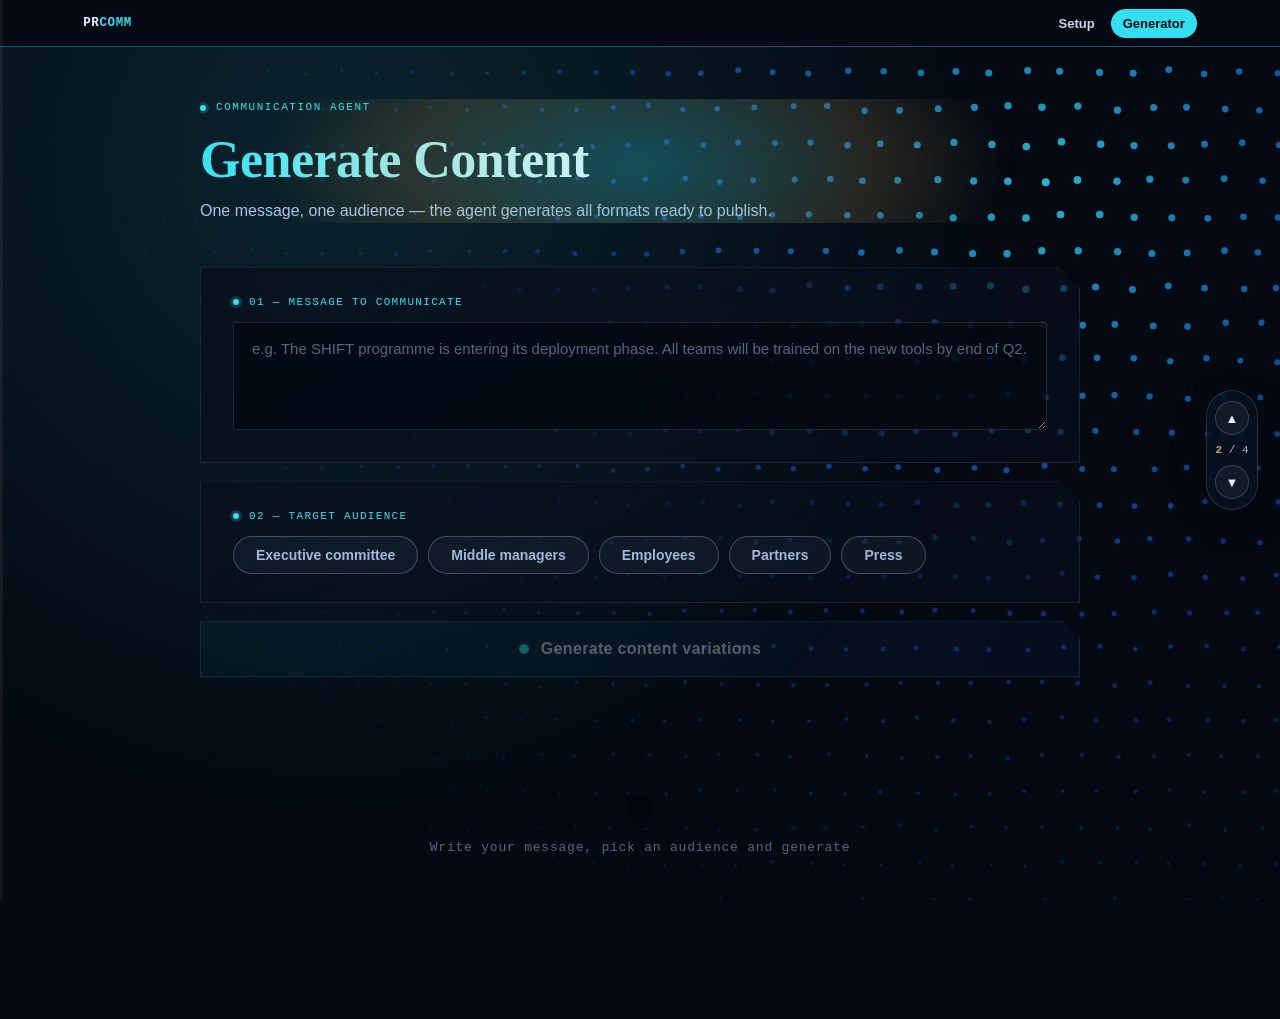
==== commit 1671c5ce: "feat: tab layout for results, SVG icons, context-aware format justification" ====
--- a/page2.html
+++ b/page2.html
@@ -120,9 +120,9 @@
   color:#7d97bd;margin-bottom:12px;}
 .formats-section-label b{color:var(--gold);}
 
-/* format chips — simple toggleable */
+/* format chips — SVG icon + toggleable */
 .fmt-grid{display:flex;flex-wrap:wrap;gap:8px;}
-.fmt-chip{display:inline-flex;align-items:center;gap:7px;
+.fmt-chip{display:inline-flex;align-items:center;gap:8px;
   font-family:var(--mono);font-size:12px;letter-spacing:.03em;
   padding:7px 14px;border-radius:999px;cursor:pointer;user-select:none;
   border:1.5px solid rgba(159,184,221,0.3);color:#9fb8dd;background:rgba(159,184,221,0.05);
@@ -131,7 +131,7 @@
 .fmt-chip.selected{border-color:var(--cyan);color:var(--ink);background:var(--cyan);font-weight:700;}
 .fmt-chip.recommended{border-color:rgba(209,169,84,0.5);color:#f0d9a2;background:rgba(209,169,84,0.08);}
 .fmt-chip.recommended.selected{border-color:var(--gold);color:var(--ink);background:var(--gold);font-weight:700;}
-.fmt-chip-icon{font-size:13px;}
+.fmt-chip svg{width:13px;height:13px;flex:none;fill:currentColor;}
 
 /* generate button */
 .btn-gen{display:flex;align-items:center;justify-content:center;gap:12px;width:100%;
@@ -149,9 +149,9 @@
   flex:none;animation:pulse 2s ease-in-out infinite;}
 @keyframes pulse{0%,100%{opacity:.5;transform:scale(1);}50%{opacity:1;transform:scale(1.45);}}
 
-/* results */
+/* ---- RESULTS TABS ---- */
 .results{margin-top:36px;}
-.results-header{display:flex;align-items:center;justify-content:space-between;margin-bottom:20px;flex-wrap:wrap;gap:10px;}
+.results-header{display:flex;align-items:center;justify-content:space-between;margin-bottom:16px;flex-wrap:wrap;gap:10px;}
 .results-title{font-size:15px;color:#fff;font-weight:600;}
 .results-subtitle{font-family:var(--mono);font-size:11px;color:#7d97bd;margin-top:1px;}
 .btn-export{font-family:var(--mono);font-size:11px;padding:6px 16px;border-radius:2px;
@@ -160,17 +160,33 @@
 .btn-export.visible{display:inline-flex;align-items:center;gap:6px;}
 .btn-export:hover{background:rgba(209,169,84,0.18);color:var(--gold);}
 .results-empty{text-align:center;padding:64px 20px;font-family:var(--mono);font-size:13px;color:#54677e;letter-spacing:.06em;}
-.results-empty .ico{font-size:34px;display:block;margin-bottom:14px;opacity:.3;}
-.result-cards{display:flex;flex-direction:column;gap:28px;}
-
-/* result card */
-.rcard{background:rgba(6,14,28,0.7);border:1px solid rgba(255,255,255,0.1);
-  clip-path:polygon(0 0,calc(100% - 16px) 0,100% 16px,100% 100%,0 100%);overflow:hidden;transition:border-color .3s;}
-.rcard:hover{border-color:rgba(52,224,240,0.22);}
+.results-empty .ico{display:block;margin:0 auto 14px;opacity:.25;width:32px;height:32px;}
+
+/* Tab bar — one button per format */
+.rtab-bar{display:flex;flex-wrap:wrap;gap:6px;margin-bottom:0;border-bottom:1px solid rgba(255,255,255,0.08);padding-bottom:0;}
+.rtab-btn{display:inline-flex;align-items:center;gap:8px;
+  font-family:var(--mono);font-size:12px;letter-spacing:.04em;
+  padding:9px 16px 10px;border-radius:2px 2px 0 0;cursor:pointer;user-select:none;
+  border:1px solid transparent;border-bottom:none;
+  color:#7d97bd;background:transparent;
+  transition:color .18s,background .18s,border-color .18s;
+  position:relative;bottom:-1px;}
+.rtab-btn svg{width:13px;height:13px;flex:none;fill:currentColor;}
+.rtab-btn:hover{color:#eaf3ff;background:rgba(255,255,255,0.04);}
+.rtab-btn.active{color:var(--cyan);background:rgba(52,224,240,0.07);
+  border-color:rgba(52,224,240,0.28);border-bottom-color:transparent;}
+.rtab-btn.active svg{opacity:1;}
+
+/* Single panel — shows content of selected tab */
+.rtab-panel{background:rgba(6,14,28,0.7);border:1px solid rgba(255,255,255,0.1);
+  border-top-left-radius:0;
+  clip-path:polygon(0 0,calc(100% - 16px) 0,100% 16px,100% 100%,0 100%);
+  overflow:hidden;}
 .rcard-head{display:flex;align-items:center;justify-content:space-between;
   padding:13px 20px;border-bottom:1px solid rgba(255,255,255,0.07);background:rgba(5,9,18,0.5);}
 .rcard-left{display:flex;align-items:center;gap:9px;}
-.rcard-icon{font-size:17px;}
+.rcard-icon{display:flex;align-items:center;opacity:.85;}
+.rcard-icon svg{width:16px;height:16px;fill:#9fb8dd;}
 .rcard-name{font-weight:700;color:#fff;font-size:14px;}
 .rcard-actions{display:flex;gap:8px;align-items:center;}
 .btn-copy{font-family:var(--mono);font-size:11px;padding:5px 14px;border-radius:2px;
@@ -178,11 +194,11 @@
   color:#9fb8dd;cursor:pointer;transition:background .18s,color .18s;}
 .btn-copy:hover{background:rgba(255,255,255,0.1);color:#fff;}
 .btn-copy.ok{border-color:rgba(0,183,172,0.5);color:var(--teal);}
-.rcard-content{padding:20px 22px;}
+.rcard-content{padding:22px 24px;}
 .rcard-text{color:#dbe8fb;font-size:15px;line-height:1.78;white-space:pre-wrap;font-family:var(--sans);}
-.rcard-why{padding:10px 22px;border-top:1px solid rgba(209,169,84,0.12);
-  background:rgba(209,169,84,0.04);}
-.why-text{font-family:var(--serif);font-style:italic;color:#b89040;font-size:12.5px;line-height:1.5;}
+.rcard-why{padding:12px 24px;border-top:1px solid rgba(209,169,84,0.12);background:rgba(209,169,84,0.04);}
+.why-label{font-family:var(--mono);font-size:9.5px;letter-spacing:.1em;text-transform:uppercase;color:#7d6030;margin-bottom:4px;}
+.why-text{font-family:var(--serif);font-style:italic;color:#b89040;font-size:13px;line-height:1.55;}
 
 /* skeleton */
 .skel-card{background:rgba(6,14,28,0.6);border:1px solid rgba(255,255,255,0.07);
@@ -226,7 +242,7 @@
     <p>One message, one audience — the agent generates all formats ready to publish.</p>
   </div>
 
-  <!-- CONTEXT BANNER — filled from localStorage -->
+  <!-- CONTEXT BANNER -->
   <div class="ctx-banner" id="ctxBanner" style="display:none;">
     <div class="ctx-banner-dot"></div>
     <div class="ctx-banner-text">
@@ -259,7 +275,7 @@
     Generate content variations
   </button>
 
-  <!-- RESULTS -->
+  <!-- RESULTS — tab bar + single panel -->
   <div class="results" id="stop3">
     <div class="results-header">
       <div>
@@ -269,99 +285,44 @@
       <button class="btn-export" id="btnExport">&#8593;&nbsp;Export all</button>
     </div>
     <div class="results-empty" id="emptyState">
-      <span class="ico" aria-hidden="true">✦</span>
+      <svg class="ico" viewBox="0 0 24 24" aria-hidden="true"><path d="M12 2C6.48 2 2 6.48 2 12s4.48 10 10 10 10-4.48 10-10S17.52 2 12 2zm1 15h-2v-2h2v2zm0-4h-2V7h2v6z"/></svg>
       Write your message, pick an audience and generate
     </div>
-    <div class="result-cards" id="resultCards" aria-live="polite"></div>
+    <!-- Tab buttons injected here by JS -->
+    <div id="rtabBar" class="rtab-bar" style="display:none;" role="tablist"></div>
+    <!-- Single content panel -->
+    <div id="rtabPanel" class="rtab-panel" style="display:none;" role="tabpanel"></div>
   </div>
 
 </div><!-- /page-wrap -->
 
 <script>
 /* ================================================================
+   SVG ICONS — inline, no emojis
+   ================================================================ */
+var ICONS = {
+  email:        '<svg viewBox="0 0 24 24"><path d="M20 4H4c-1.1 0-2 .9-2 2v12c0 1.1.9 2 2 2h16c1.1 0 2-.9 2-2V6c0-1.1-.9-2-2-2zm0 4l-8 5-8-5V6l8 5 8-5v2z"/></svg>',
+  linkedin:     '<svg viewBox="0 0 24 24"><path d="M19 3H5c-1.1 0-2 .9-2 2v14c0 1.1.9 2 2 2h14c1.1 0 2-.9 2-2V5c0-1.1-.9-2-2-2zM9 17H6.5v-7H9v7zM7.7 8.7c-.8 0-1.4-.6-1.4-1.4s.6-1.4 1.4-1.4 1.4.6 1.4 1.4-.6 1.4-1.4 1.4zM18 17h-2.4v-3.6c0-.9-.7-1.6-1.6-1.6s-1.6.7-1.6 1.6V17H10v-7h2.3v1c.5-.8 1.4-1.3 2.4-1.3 1.8 0 3.3 1.5 3.3 3.3V17z"/></svg>',
+  video:        '<svg viewBox="0 0 24 24"><path d="M17 10.5V7c0-.55-.45-1-1-1H4c-.55 0-1 .45-1 1v10c0 .55.45 1 1 1h12c.55 0 1-.45 1-1v-3.5l4 4v-11l-4 4z"/></svg>',
+  intranet:     '<svg viewBox="0 0 24 24"><path d="M19 3H5c-1.1 0-2 .9-2 2v14c0 1.1.9 2 2 2h14c1.1 0 2-.9 2-2V5c0-1.1-.9-2-2-2zm-5 14H7v-2h7v2zm3-4H7v-2h10v2zm0-4H7V7h10v2z"/></svg>',
+  slack:        '<svg viewBox="0 0 24 24"><path d="M20 2H4c-1.1 0-2 .9-2 2v18l4-4h14c1.1 0 2-.9 2-2V4c0-1.1-.9-2-2-2zm-2 12H6v-2h12v2zm0-3H6V9h12v2zm0-3H6V6h12v2z"/></svg>',
+  presentation: '<svg viewBox="0 0 24 24"><path d="M19 3H5c-1.1 0-2 .9-2 2v14c0 1.1.9 2 2 2h14c1.1 0 2-.9 2-2V5c0-1.1-.9-2-2-2zm-5 14H7v-2h7v2zm3-4H7v-2h10v2zm0-4H7V7h10v2z"/></svg>',
+  communique:   '<svg viewBox="0 0 24 24"><path d="M20 4H4c-1.1 0-2 .9-2 2v12c0 1.1.9 2 2 2h16c1.1 0 2-.9 2-2V6c0-1.1-.9-2-2-2zm-1 14H5c-.55 0-1-.45-1-1V7l8 5 8-5v10c0 .55-.45 1-1 1z"/></svg>',
+  discours:     '<svg viewBox="0 0 24 24"><path d="M12 3c-4.97 0-9 3.19-9 7.12 0 2.4 1.42 4.54 3.64 5.9L6 19l3.44-1.72C10.27 17.43 11.12 17.5 12 17.5c4.97 0 9-3.19 9-7.12C21 6.19 16.97 3 12 3zm1 10H8V11h5v2zm3-3H8V8h8v2z"/></svg>'
+};
+
+/* ================================================================
    FORMAT METADATA
    ================================================================ */
 var FORMATS = {
-  email: {
-    label:'Email',
-    icon:'✉',
-    badge:'cyan',
-    desc:'Structured message, archivable',
-    length:'M',
-    specs:{ length:'200–400 words', register:'Formal to neutral', distribution:'1:1 or mailing list' },
-    why:"Email is the go-to channel for official communications: it is archivable, expected, and allows a well-structured argument. Ideal for decision-makers and any communication that needs a paper trail.",
-    diffs:['Clear subject line', 'Formal salutation', 'Structured body', 'Signature']
-  },
-  linkedin: {
-    label:'LinkedIn',
-    icon:'💼',
-    badge:'blue',
-    desc:'Public post, external engagement',
-    length:'S',
-    specs:{ length:'80–150 words', register:'Dynamic, accessible', distribution:'Extended network' },
-    why:"LinkedIn maximises institutional visibility. A punchy opening line, frequent line breaks, and hashtags are the non-negotiable codes to drive engagement.",
-    diffs:['Punchy hook', 'Frequent line breaks', 'Hashtags', 'Clickable CTA']
-  },
-  video: {
-    label:'Video script',
-    icon:'🎬',
-    badge:'gold',
-    desc:'On-camera script, personal delivery',
-    length:'M',
-    specs:{ length:'1–2 min (≈150 words)', register:'Oral, direct, sincere', distribution:'Internal & external' },
-    why:"Video creates an emotional connection that written content simply cannot match. The script structures each take so every shot delivers a clear message — hook, development, call to action.",
-    diffs:['Shot-by-shot structure', 'Conversational register', 'Rhetorical questions', 'Simulated eye contact']
-  },
-  intranet: {
-    label:'Intranet / Newsletter',
-    icon:'📰',
-    badge:'teal',
-    desc:'Structured article, broad distribution',
-    length:'L',
-    specs:{ length:'300–600 words', register:'Informative, educational', distribution:'All employees' },
-    why:"The intranet is the reference channel for wide-reach communications. The article format allows depth: context, concrete impact, next steps — with headings and bullet lists for easy scanning.",
-    diffs:['H1 title', 'Sub-headings', 'Bullet lists', 'Optional FAQ section']
-  },
-  slack: {
-    label:'Slack / Teams',
-    icon:'💬',
-    badge:'muted',
-    desc:'Instant message, short and direct',
-    length:'S',
-    specs:{ length:'30–60 words', register:'Informal, reactive', distribution:'Team, dedicated channel' },
-    why:"Slack/Teams is all about immediacy. The message must be scannable in 5 seconds: a signal emoji, one key sentence, a link or a CTA. No pleasantries — straight to the point.",
-    diffs:['Signal emojis', 'Very short', 'Direct link', 'Casual tone']
-  },
-  presentation: {
-    label:'Presentation',
-    icon:'📊',
-    badge:'blue',
-    desc:'Slide-by-slide structure for meetings',
-    length:'L',
-    specs:{ length:'4–6 slides', register:'Concise, visual', distribution:'Meeting, executive committee' },
-    why:"Presentations address decision-makers who expect visual synthesis. Each slide = one idea. The narrative logic — context → stakes → benefits → next steps — guides conviction.",
-    diffs:['Slide structure', 'Action titles', 'Synthetic bullets', 'Closing slide']
-  },
-  communique: {
-    label:'Press release',
-    icon:'📡',
-    badge:'gold',
-    desc:'Journalistic format, external distribution',
-    length:'M',
-    specs:{ length:'250–400 words', register:'Factual, journalistic', distribution:'Media, partners' },
-    why:"A press release follows journalism codes: a factual lead, hard numbers, an official quote, and contact details. It must be usable as-is by a journalist.",
-    diffs:['Factual lead', 'Key figures', 'Official quote', 'Press contact']
-  },
-  discours: {
-    label:'Speech / Address',
-    icon:'🎤',
-    badge:'cyan',
-    desc:'Oral delivery, high-impact moment',
-    length:'L',
-    specs:{ length:'3–5 min (≈450 words)', register:'Solemn, inspiring', distribution:'Event, all-hands' },
-    why:"A speech turns information into a memorable moment. The introduction frames the stakes, the body persuades, the close mobilises. The register is elevated and more solemn than other formats.",
-    diffs:['Solemn opening', 'Rhetorical devices', 'Collective call', 'Memorable close']
-  }
+  email:        { label:'Email',               desc:'Structured, archivable' },
+  linkedin:     { label:'LinkedIn',            desc:'Public post, network reach' },
+  video:        { label:'Video script',        desc:'On-camera, personal delivery' },
+  intranet:     { label:'Intranet / Newsletter', desc:'Article, broad distribution' },
+  slack:        { label:'Slack / Teams',       desc:'Instant, short & direct' },
+  presentation: { label:'Presentation',        desc:'Slides for meetings' },
+  communique:   { label:'Press release',       desc:'Journalistic, external' },
+  discours:     { label:'Speech / Address',    desc:'Oral, high-impact moment' }
 };
 
 /* Recommended formats by audience profile */
@@ -379,7 +340,6 @@
   'rh'           :['intranet','email','slack']
 };
 
-/* Communication angle by audience profile */
 var ANGLES = {
   'direction'    :'Business impact & long-term vision',
   'codir'        :'Decisions to make, strategic stakes',
@@ -414,7 +374,8 @@
 var setup       = null;
 var selAud      = null;
 var selFormats  = [];
-var lastResults = [];
+var lastResults = [];   /* [{fid, label, content, why}] */
+var activeTab   = null;
 
 /* ================================================================
    INIT
@@ -526,7 +487,6 @@
     .replace(/[éèêë]/g,'e').replace(/[àâä]/g,'a').replace(/[îï]/g,'i').replace(/[ôö]/g,'o').replace(/[ùûü]/g,'u')
     .replace(/[^a-z]/g,'');
   for(var k in RECO){if(n.indexOf(k)!==-1)return k;}
-  /* English label aliases */
   if(n.indexOf('executive')!==-1||n.indexOf('committee')!==-1)return'comite';
   if(n.indexOf('manager')!==-1)return'manager';
   if(n.indexOf('employee')!==-1||n.indexOf('staff')!==-1)return'collaborateur';
@@ -541,7 +501,7 @@
 function selectAud(btn,aud){
   document.querySelectorAll('.aud-btn').forEach(function(b){b.classList.remove('active');});
   btn.classList.add('active');
-  selAud=aud; selFormats=[]; lastResults=[];
+  selAud=aud; selFormats=[]; lastResults=[]; activeTab=null;
   renderFormats(aud,getAudKey(aud.name));
   checkReady();
 }
@@ -563,7 +523,7 @@
     chip.dataset.fid=fid;
     chip.setAttribute('role','button');
     chip.setAttribute('aria-pressed',isR?'true':'false');
-    chip.innerHTML='<span class="fmt-chip-icon" aria-hidden="true">'+f.icon+'</span>'+esc(f.label);
+    chip.innerHTML=(ICONS[fid]||'')+esc(f.label);
 
     chip.addEventListener('click',function(){
       chip.classList.toggle('selected');
@@ -588,44 +548,6 @@
 }
 
 /* ================================================================
-   GENERATION — same message, adapted per format
-   ================================================================ */
-function generate(){
-  if(!selAud||!selFormats.length)return;
-  var message=document.getElementById('inputMessage').value.trim()||'Programme update';
-
-  document.getElementById('emptyState').style.display='none';
-  document.getElementById('resultsTitle').textContent='';
-  document.getElementById('resultsSubtitle').textContent='';
-  document.getElementById('btnExport').classList.remove('visible');
-  lastResults=[];
-
-  var rc=document.getElementById('resultCards');rc.innerHTML='';
-  selFormats.forEach(function(){
-    var sk=document.createElement('div');sk.className='skel-card';
-    sk.innerHTML='<div class="skel sh sw40"></div><div class="skel sh sw90"></div><div class="skel sh sw75"></div><div class="skel sh sw55"></div>';
-    rc.appendChild(sk);
-  });
-
-  var delay=600+selFormats.length*100;
-  setTimeout(function(){
-    rc.innerHTML='';
-    var prog=(setup&&setup.programme)||'our programme';
-    var ctx=buildCtx(message,selAud,prog);
-    selFormats.forEach(function(fid,i){
-      setTimeout(function(){renderCard(fid,ctx);},i*260);
-    });
-    setTimeout(function(){
-      document.getElementById('resultsTitle').textContent=
-        selFormats.length+' variation'+(selFormats.length>1?'s':'')+' — "'+selAud.name+'"';
-      document.getElementById('resultsSubtitle').textContent=
-        'Same message, '+selFormats.length+' different format'+(selFormats.length>1?'s':'');
-      document.getElementById('btnExport').classList.add('visible');
-    },selFormats.length*260+300);
-  },delay);
-}
-
-/* ================================================================
    CONTEXT — built from message + audience + setup
    ================================================================ */
 function buildCtx(msg,aud,prog){
@@ -634,19 +556,16 @@
   var key   =msgs.length?msgs[0]:'This programme is a real opportunity for transformation.';
   var key2  =msgs.length>1?msgs[1]:'';
 
-  /* tone flags */
   var formel      =tones.indexOf('formel')!==-1;
   var mobilisateur=tones.indexOf('mobilisateur')!==-1;
   var narratif    =tones.indexOf('narratif')!==-1;
   var direct      =tones.indexOf('direct')!==-1;
   var inspirant   =tones.indexOf('inspirant')!==-1;
 
-  /* audience angle */
   var audKey=getAudKey(aud.name)||'';
   var angle =ANGLES[audKey]||'';
   var regist=REGISTERS[audKey]||'';
 
-  /* formulations based on tone + audience */
   var intro, corps, accroche_fin, hook, video_corps, video_close, court, accroche;
 
   if(mobilisateur){
@@ -656,8 +575,8 @@
     hook='A new chapter opens. '+msg;
     video_corps='What we are building with '+prog+' is a unique opportunity. '+key;
     video_close='This is your moment. Get involved. Let\'s make this a collective success.';
-    accroche='🚀 '+msg;
-    court='🚀 '+msg+' — '+prog+' moves forward.';
+    accroche=msg;
+    court=msg+' — '+prog+' moves forward.';
   } else if(formel){
     intro='As part of '+prog+', we would like to inform you of an important development: '+msg+'.';
     corps=key+(key2?'\n\n'+key2:'')+'\n\n'+(aud.what?'This initiative directly addresses your priorities around '+aud.what+'.':'We remain available for any questions.');
@@ -674,8 +593,8 @@
     hook='This milestone — we built it together. '+msg;
     video_corps='This programme is a collective story. And today, we write a new chapter. '+key;
     video_close='The story continues. And you are its authors.';
-    accroche='✨ '+msg;
-    court='✨ '+msg+' — a key milestone for '+prog+'.';
+    accroche=msg;
+    court=msg+' — a key milestone for '+prog+'.';
   } else if(direct){
     intro=msg;
     corps=key+(key2?'\n\n'+key2:'')+(aud.what?'\n\nDirect impact on: '+aud.what+'.':'');
@@ -692,15 +611,13 @@
     hook=msg;
     video_corps='What we are experiencing with '+prog+' is a unique opportunity. '+key;
     video_close='Join us. Together, let\'s make this programme a success we can all be proud of.';
-    accroche=(inspirant?'✨ ':'')+msg;
-    court=(inspirant?'✨ ':'')+msg+'\u00a0— a key moment for '+prog+'.';
+    accroche=(inspirant?'[inspiring] ':'')+msg;
+    court=msg+'\u00a0— a key moment for '+prog+'.';
   }
 
-  /* hashtags */
   var progWords=prog.split(' ').filter(function(w){return w.length>2;}).slice(0,2);
   var hashtags='#Transformation #'+progWords.map(function(w){return w.charAt(0).toUpperCase()+w.slice(1);}).join('')+' #Innovation';
 
-  /* impact points */
   var points=[];
   if(aud.what) points.push('Addresses your priorities around '+aud.what);
   if(key2)     points.push(key2);
@@ -710,11 +627,73 @@
   return{
     msg:msg, prog:prog, sujet:msg.length>65?msg.substring(0,65)+'…':msg,
     intro,corps,accroche_fin,hook,video_corps,video_close,court,accroche,
-    cta:'Learn more and get involved',hashtags,
-    points,conclusion:'For any questions, contact the programme team. Thank you for your engagement.',
-    citation:key.replace(/\.$/,''),formal:formel,
-    audAngle:angle,audRegister:regist
+    cta:'Learn more and get involved', hashtags,
+    points, conclusion:'For any questions, contact the programme team. Thank you for your engagement.',
+    citation:key.replace(/\.$/,''), formal:formel,
+    audAngle:angle, audRegister:regist,
+    audName:aud.name, audWhat:aud.what||'', key1:key, key2:key2,
+    tones:tones, audKey:getAudKey(aud.name)||''
   };
+}
+
+/* ================================================================
+   CONTEXT-AWARE "WHY THIS FORMAT" — generated from user context
+   ================================================================ */
+function buildWhy(fid, ctx){
+  var prog  = ctx.prog;
+  var aud   = ctx.audName;
+  var what  = ctx.audWhat;
+  var msg   = ctx.sujet;
+  var tones = ctx.tones;
+  var reg   = ctx.audRegister;
+
+  var toneLabel = tones.length
+    ? tones.map(function(t){return t.charAt(0).toUpperCase()+t.slice(1);}).join(', ')
+    : 'Default';
+
+  switch(fid){
+    case 'email':
+      return 'For '+aud+(what?' focused on '+what:'')+', email ensures the message about '+prog+' reaches them directly, in a format they can archive and reference. '
+        +'The '+reg+' register set for this audience calls for a well-structured body with a clear subject line — exactly what this format delivers.';
+
+    case 'linkedin':
+      return 'Sharing this '+prog+' milestone with '+aud+' via LinkedIn extends reach beyond the usual channels. '
+        +(what?'The "'+what+'" angle maps naturally to a punchy hook and benefit-first framing that performs well in a public feed.':'A concise, engagement-driven post suits the public nature of this audience.')
+        +' The '+toneLabel+' tone adapts here as a short, readable narrative.';
+
+    case 'video':
+      return 'A video script lets you deliver "'+msg+'" with presence and sincerity to '+aud+'. '
+        +(what?'Addressing '+what+' face-to-camera creates a level of credibility that written formats cannot match.':'For this audience, direct eye contact and a clear spoken message reinforce trust.')
+        +' The shot-by-shot structure keeps the message tight and the '+toneLabel+' tone anchored throughout.';
+
+    case 'intranet':
+      return 'An intranet article gives '+aud+' the full context they need on '+prog+'. '
+        +(what?'Their interest in '+what+' justifies the longer format — headings and bullet lists let them scan to what matters most.':'This audience benefits from a structured article they can return to as the programme evolves.')
+        +' The '+reg+' register suits a reference document that may be re-read multiple times.';
+
+    case 'slack':
+      return 'For a quick, actionable update to '+aud+' about '+msg+', Slack/Teams cuts through. '
+        +(what?'Their day-to-day focus on '+what+' means they need the signal fast — one sentence, a link, nothing more.':'This audience values speed over formality; a scannable message drives faster reaction.')
+        +' The '+toneLabel+' tone translates here as brevity and directness.';
+
+    case 'presentation':
+      return 'When briefing '+aud+' on '+prog+', a structured slide deck gives them the visual synthesis they expect. '
+        +(what?'Each slide maps to a decision or data point relevant to '+what+' — no wasted space.':'Decision-makers in this audience need to absorb, evaluate and act; slides make that flow natural.')
+        +' The '+reg+' register means clean titles and synthetic bullets, not dense paragraphs.';
+
+    case 'communique':
+      return 'A press release positions "'+msg+'" as a newsworthy event for '+aud+'. '
+        +(what?'The "'+what+'" angle becomes the lead hook — factual, sourced, and ready to use as-is.':'This format respects journalism codes: factual lead, key figures, official quote, press contact.')
+        +' The journalistic register required by this audience is built into every structural choice here.';
+
+    case 'discours':
+      return 'Delivering "'+msg+'" as a speech to '+aud+' transforms information into a shared moment. '
+        +(what?'Opening with the stakes around '+what+' and closing with a collective call ties the programme to something they care about personally.':'A solemn, inspiring register marks this as a milestone — not just an update.')
+        +' The '+toneLabel+' tone shapes the rhetorical arc: stakes → conviction → mobilisation.';
+
+    default:
+      return 'This format was selected because it best fits the '+reg+' register expected by '+aud+' and the context of '+prog+'.';
+  }
 }
 
 /* ================================================================
@@ -726,7 +705,7 @@
     return 'Subject: '+c.sujet+'\n\n'+sal+'\n\n'+c.intro+'\n\n'+c.corps+'\n\n'+c.accroche_fin+'\n\nBest regards,\nThe Communications Team';
   },
   linkedin: function(c){
-    return c.accroche+'\n\n'+c.corps.split('\n')[0]+'\n\n'+c.points.map(function(p){return '▸ '+p;}).join('\n')+'\n\n👉 '+c.cta+'\n\n'+c.hashtags;
+    return c.accroche+'\n\n'+c.corps.split('\n')[0]+'\n\n'+c.points.map(function(p){return '▸ '+p;}).join('\n')+'\n\n→ '+c.cta+'\n\n'+c.hashtags;
   },
   video: function(c){
     return '[OPENING — wide shot, 5s]\n"'+c.hook+'"\n\n[MID SHOT — facing camera]\n"'+c.video_corps+'"\n\n[CLOSE-UP — direct gaze]\n"'+c.points.map(function(p){return p;}).join('. ')+'"\n\n[CALL TO ACTION]\n"'+c.video_close+'"\n\n[OUTRO — logo + signature]';
@@ -735,7 +714,7 @@
     return '# '+c.sujet+'\n\n'+c.intro+'\n\n## What this means for you\n'+c.points.map(function(p){return '- '+p;}).join('\n')+'\n\n## Context\n'+c.corps+'\n\n'+c.conclusion;
   },
   slack: function(c){
-    return ':loudspeaker: *'+c.sujet+'*\n\n'+c.court+'\n\n'+c.points.slice(0,2).map(function(p){return ':small_blue_diamond: '+p;}).join('\n')+'\n\n:arrow_right: '+c.cta;
+    return '[announcement] *'+c.sujet+'*\n\n'+c.court+'\n\n'+c.points.slice(0,2).map(function(p){return '→ '+p;}).join('\n')+'\n\n'+c.cta;
   },
   presentation: function(c){
     return 'SLIDE 1 — TITLE\n'+c.sujet+'\n\nSLIDE 2 — CONTEXT\n'+c.intro+'\n\nSLIDE 3 — STAKES & BENEFITS\n'+c.points.map(function(p,i){return (i+1)+'. '+p;}).join('\n')+'\n\nSLIDE 4 — KEY MESSAGE\n« '+c.citation+' »\n\nSLIDE 5 — NEXT STEPS\n'+c.cta;
@@ -749,46 +728,116 @@
 };
 
 /* ================================================================
-   RENDER CARD
-   ================================================================ */
-function renderCard(fid,ctx){
-  var f=FORMATS[fid];if(!f)return;
-  var fn=TPL[fid]||TPL.email;
-  var content=fn(ctx);
-  lastResults.push({fid:fid,label:f.label,content:content});
-
-  var card=document.createElement('div');
-  card.className='rcard';
-  card.innerHTML=
-    '<div class="rcard-head">'
-      +'<div class="rcard-left">'
-        +'<span class="rcard-icon" aria-hidden="true">'+f.icon+'</span>'
-        +'<span class="rcard-name">'+esc(f.label)+'</span>'
+   GENERATION — skeleton → build all, render tabs
+   ================================================================ */
+function generate(){
+  if(!selAud||!selFormats.length)return;
+  var message=document.getElementById('inputMessage').value.trim()||'Programme update';
+
+  document.getElementById('emptyState').style.display='none';
+  document.getElementById('resultsTitle').textContent='';
+  document.getElementById('resultsSubtitle').textContent='';
+  document.getElementById('btnExport').classList.remove('visible');
+  lastResults=[]; activeTab=null;
+
+  var tabBar=document.getElementById('rtabBar');
+  var panel =document.getElementById('rtabPanel');
+  tabBar.style.display='none'; tabBar.innerHTML='';
+  panel.style.display='none'; panel.innerHTML='';
+
+  /* skeleton placeholder */
+  panel.style.display='block';
+  panel.innerHTML='<div class="skel-card"><div class="skel sh sw40"></div><div class="skel sh sw90"></div><div class="skel sh sw75"></div><div class="skel sh sw55"></div></div>';
+
+  var delay=600+selFormats.length*80;
+  setTimeout(function(){
+    var prog=(setup&&setup.programme)||'our programme';
+    var ctx=buildCtx(message,selAud,prog);
+
+    /* build all results */
+    selFormats.forEach(function(fid){
+      var f=FORMATS[fid];if(!f)return;
+      var fn=TPL[fid]||TPL.email;
+      var content=fn(ctx);
+      var why=buildWhy(fid,ctx);
+      lastResults.push({fid:fid,label:f.label,content:content,why:why});
+    });
+
+    /* header counts */
+    document.getElementById('resultsTitle').textContent=
+      lastResults.length+' variation'+(lastResults.length>1?'s':'')+' — "'+selAud.name+'"';
+    document.getElementById('resultsSubtitle').textContent=
+      'Same message, '+lastResults.length+' different format'+(lastResults.length>1?'s':'');
+    document.getElementById('btnExport').classList.add('visible');
+
+    /* build tab bar */
+    tabBar.innerHTML='';
+    lastResults.forEach(function(r,i){
+      var btn=document.createElement('button');
+      btn.type='button';btn.className='rtab-btn'+(i===0?' active':'');
+      btn.setAttribute('role','tab');btn.setAttribute('aria-selected',i===0?'true':'false');
+      btn.dataset.idx=i;
+      btn.innerHTML=(ICONS[r.fid]||'')+esc(r.label);
+      btn.addEventListener('click',function(){switchTab(i);});
+      tabBar.appendChild(btn);
+    });
+    tabBar.style.display='flex';
+
+    /* show first tab */
+    activeTab=0;
+    renderPanel(0);
+
+  },delay);
+}
+
+function switchTab(i){
+  if(i===activeTab)return;
+  activeTab=i;
+  document.querySelectorAll('.rtab-btn').forEach(function(b,j){
+    b.classList.toggle('active',j===i);
+    b.setAttribute('aria-selected',j===i?'true':'false');
+  });
+  renderPanel(i);
+}
+
+function renderPanel(i){
+  var r=lastResults[i];if(!r)return;
+  var panel=document.getElementById('rtabPanel');
+
+  panel.style.opacity='0';
+  setTimeout(function(){
+    panel.innerHTML=
+      '<div class="rcard-head">'
+        +'<div class="rcard-left">'
+          +'<span class="rcard-icon">'+( ICONS[r.fid]||'')+'</span>'
+          +'<span class="rcard-name">'+esc(r.label)+'</span>'
+        +'</div>'
+        +'<div class="rcard-actions">'
+          +'<button class="btn-copy" type="button" id="btnCopyActive">Copy</button>'
+        +'</div>'
       +'</div>'
-      +'<div class="rcard-actions">'
-        +'<button class="btn-copy" type="button" onclick="copyCard(this)">Copy</button>'
+      +'<div class="rcard-content">'
+        +'<div class="rcard-text" id="activeCardText">'+esc(r.content)+'</div>'
       +'</div>'
-    +'</div>'
-    +'<div class="rcard-content">'
-      +'<div class="rcard-text">'+esc(content)+'</div>'
-    +'</div>'
-    +'<div class="rcard-why">'
-      +'<div class="why-text">'+esc(f.why)+'</div>'
-    +'</div>';
-
-  card.style.opacity='0';card.style.transform='translateY(18px)';
-  document.getElementById('resultCards').appendChild(card);
-  requestAnimationFrame(function(){
-    card.style.transition='opacity .5s ease, transform .5s ease';
-    card.style.opacity='1';card.style.transform='translateY(0)';
-  });
+      +'<div class="rcard-why">'
+        +'<div class="why-label">Why this format for this context</div>'
+        +'<div class="why-text">'+esc(r.why)+'</div>'
+      +'</div>';
+
+    document.getElementById('btnCopyActive').addEventListener('click',function(){
+      copyText(r.content, this);
+    });
+
+    panel.style.display='block';
+    panel.style.transition='opacity .28s ease';
+    panel.style.opacity='1';
+  },60);
 }
 
 /* ================================================================
    COPY / EXPORT
    ================================================================ */
-function copyCard(btn){
-  var text=btn.closest('.rcard').querySelector('.rcard-text').textContent;
+function copyText(text, btn){
   function done(){btn.textContent='Copied ✓';btn.classList.add('ok');setTimeout(function(){btn.textContent='Copy';btn.classList.remove('ok');},2000);}
   if(navigator.clipboard&&navigator.clipboard.writeText){
     navigator.clipboard.writeText(text).then(done).catch(function(){fbCopy(text);done();});
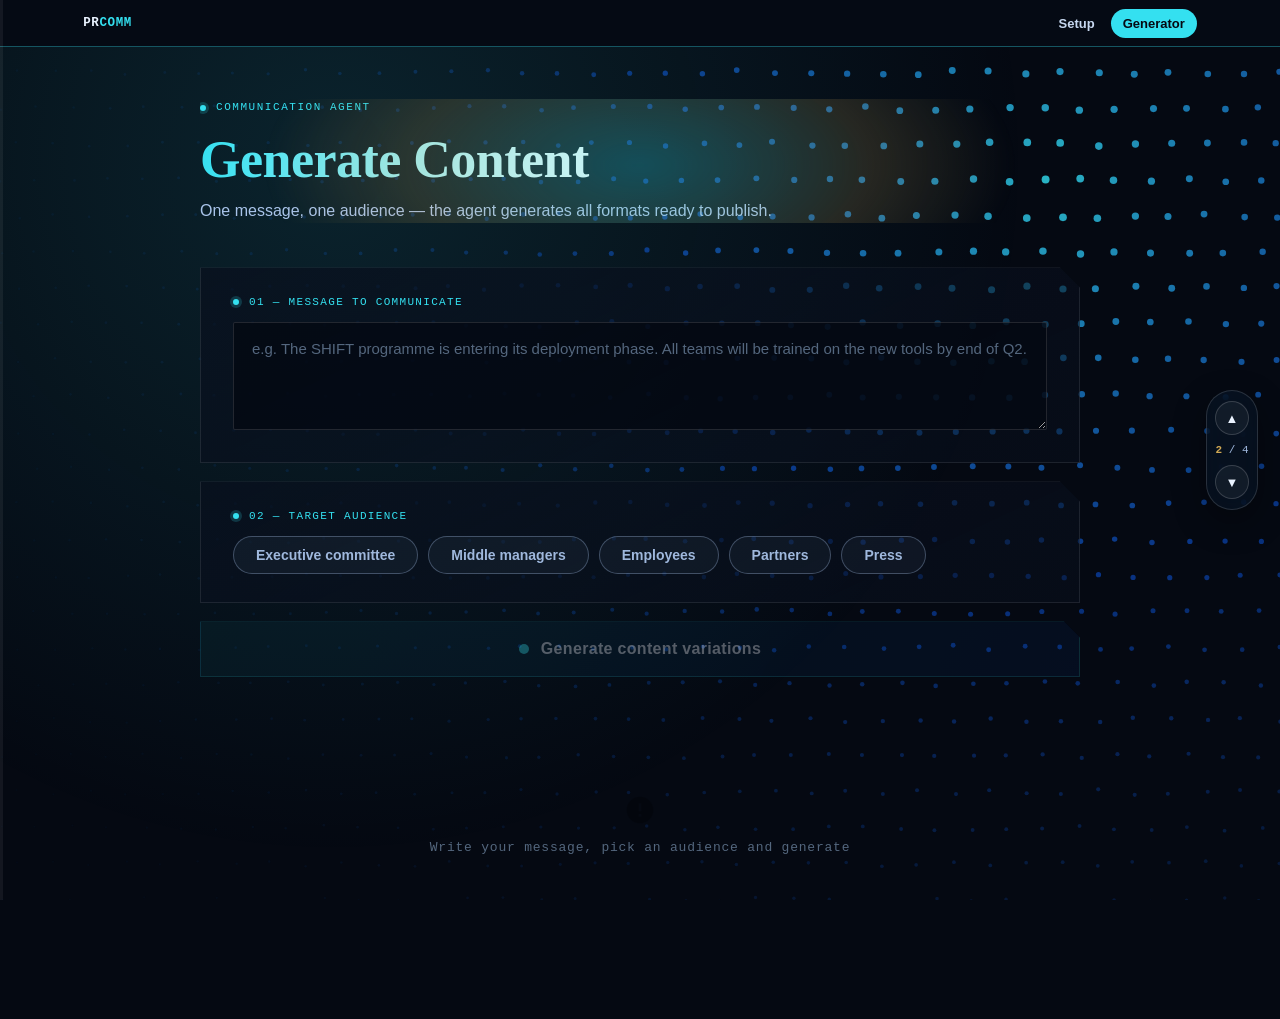
==== commit e8009a5f: "refine: context-driven format rationale — message+tone+keys, label reworded" ====
--- a/page2.html
+++ b/page2.html
@@ -637,62 +637,93 @@
 }
 
 /* ================================================================
-   CONTEXT-AWARE "WHY THIS FORMAT" — generated from user context
+   CONTEXT-AWARE FORMAT RATIONALE — driven by message + audience + tone + programme
    ================================================================ */
 function buildWhy(fid, ctx){
-  var prog  = ctx.prog;
-  var aud   = ctx.audName;
-  var what  = ctx.audWhat;
-  var msg   = ctx.sujet;
-  var tones = ctx.tones;
-  var reg   = ctx.audRegister;
-
+  var prog   = ctx.prog;
+  var aud    = ctx.audName;
+  var what   = ctx.audWhat;
+  var msg    = ctx.sujet;
+  var key1   = ctx.key1;
+  var key2   = ctx.key2;
+  var tones  = ctx.tones;
+  var reg    = ctx.audRegister;
+
+  /* human-readable tone label */
+  var toneMap={formel:'formal',mobilisateur:'mobilising',narratif:'narrative',direct:'direct',inspirant:'inspiring',pedagogique:'educational'};
   var toneLabel = tones.length
-    ? tones.map(function(t){return t.charAt(0).toUpperCase()+t.slice(1);}).join(', ')
-    : 'Default';
+    ? tones.map(function(t){return toneMap[t]||t;}).join(' + ')
+    : 'default';
+
+  /* Does the message carry urgency / strategic / human signal? */
+  var msgLow  = msg.toLowerCase();
+  var hasUrgency   = /deploy|launch|deadline|phase|go.live|rollout/i.test(msgLow);
+  var hasStrategy  = /strateg|vision|transform|roadmap|growth|impact/i.test(msgLow);
+  var hasPeople    = /team|people|employee|collaborat|everyone|all staff/i.test(msgLow);
 
   switch(fid){
     case 'email':
-      return 'For '+aud+(what?' focused on '+what:'')+', email ensures the message about '+prog+' reaches them directly, in a format they can archive and reference. '
-        +'The '+reg+' register set for this audience calls for a well-structured body with a clear subject line — exactly what this format delivers.';
+      return 'The message "'+msg+'" needs to land with '+aud
+        +(what?' — an audience focused on '+what:'')
+        +'. Email secures delivery in a channel they actively monitor, keeps a traceable record'
+        +(hasUrgency?' — especially useful here given the deployment timeline mentioned':'' )
+        +', and lets the '+toneLabel+' register shape a structured argument'
+        +(key1?' anchored on your key message: "'+key1+'"':'')
+        +'.';
 
     case 'linkedin':
-      return 'Sharing this '+prog+' milestone with '+aud+' via LinkedIn extends reach beyond the usual channels. '
-        +(what?'The "'+what+'" angle maps naturally to a punchy hook and benefit-first framing that performs well in a public feed.':'A concise, engagement-driven post suits the public nature of this audience.')
-        +' The '+toneLabel+' tone adapts here as a short, readable narrative.';
+      return 'Publishing "'+msg+'" on LinkedIn converts an internal '+prog+' milestone into an external signal'
+        +(what?', surfacing the "'+what+'" angle to a broader professional audience':'')
+        +'. The '+toneLabel+' tone, compressed into a punchy hook and short paragraphs, drives the engagement this channel rewards'
+        +(hasStrategy?' — a strategic message like this one gains credibility when made visible publicly':'')
+        +'.';
 
     case 'video':
-      return 'A video script lets you deliver "'+msg+'" with presence and sincerity to '+aud+'. '
-        +(what?'Addressing '+what+' face-to-camera creates a level of credibility that written formats cannot match.':'For this audience, direct eye contact and a clear spoken message reinforce trust.')
-        +' The shot-by-shot structure keeps the message tight and the '+toneLabel+' tone anchored throughout.';
+      return 'Saying "'+msg+'" on camera to '+aud+' adds a layer of conviction no written format can replicate'
+        +(what?'. Their sensitivity to '+what+' is better addressed through tone of voice and presence than through text':'')
+        +'. The '+toneLabel+' register, structured shot by shot, keeps the delivery focused'
+        +(hasPeople?' — and the human dimension of this message calls for a human face':'')
+        +(key1?'. The core message "'+key1+'" becomes the emotional anchor of the script':'')
+        +'.';
 
     case 'intranet':
-      return 'An intranet article gives '+aud+' the full context they need on '+prog+'. '
-        +(what?'Their interest in '+what+' justifies the longer format — headings and bullet lists let them scan to what matters most.':'This audience benefits from a structured article they can return to as the programme evolves.')
-        +' The '+reg+' register suits a reference document that may be re-read multiple times.';
+      return 'An intranet article gives '+aud+' the depth "'+msg+'" deserves'
+        +(what?', with room to unpack the implications for '+what:'')
+        +'. Unlike a quick notification, it stays searchable and referenceable as '+prog+' progresses'
+        +(key2?'. The secondary key message "'+key2+'" fits naturally in a dedicated section here':'')
+        +'. The '+toneLabel+' register, structured with headings and bullets, reduces friction for a busy readership.';
 
     case 'slack':
-      return 'For a quick, actionable update to '+aud+' about '+msg+', Slack/Teams cuts through. '
-        +(what?'Their day-to-day focus on '+what+' means they need the signal fast — one sentence, a link, nothing more.':'This audience values speed over formality; a scannable message drives faster reaction.')
-        +' The '+toneLabel+' tone translates here as brevity and directness.';
+      return '"'+msg+'" needs to reach '+aud+' fast, without friction'
+        +(what?'. Their day-to-day focus on '+what+' means a single sharp sentence outperforms a long email':'')
+        +'. Slack/Teams delivers the signal in seconds — the '+toneLabel+' tone becomes brevity here'
+        +(hasUrgency?', which matches the time-sensitive nature of this update':'')
+        +'. The message itself is the call to action.';
 
     case 'presentation':
-      return 'When briefing '+aud+' on '+prog+', a structured slide deck gives them the visual synthesis they expect. '
-        +(what?'Each slide maps to a decision or data point relevant to '+what+' — no wasted space.':'Decision-makers in this audience need to absorb, evaluate and act; slides make that flow natural.')
-        +' The '+reg+' register means clean titles and synthetic bullets, not dense paragraphs.';
+      return 'Briefing '+aud+' on "'+msg+'" calls for a format that structures a decision, not just delivers information'
+        +(what?'. Translating '+what+' into one idea per slide keeps the argument visual and actionable':'')
+        +'. The '+toneLabel+' register maps cleanly onto action titles and synthetic bullets'
+        +(hasStrategy?' — a strategic message like this one gains traction when it flows from context to consequences to next steps':'')
+        +(key1?'. "'+key1+'" becomes the central slide in the deck':'')
+        +'.';
 
     case 'communique':
-      return 'A press release positions "'+msg+'" as a newsworthy event for '+aud+'. '
-        +(what?'The "'+what+'" angle becomes the lead hook — factual, sourced, and ready to use as-is.':'This format respects journalism codes: factual lead, key figures, official quote, press contact.')
-        +' The journalistic register required by this audience is built into every structural choice here.';
+      return 'Framing "'+msg+'" as a press release turns a '+prog+' milestone into publishable news for '+aud
+        +(what?', with "'+what+'" as the factual lead that earns credibility':'')
+        +'. The journalistic structure — lead, body, official quote, contact — is what this audience expects before they cover anything'
+        +(key1?'. "'+key1+'" becomes the quoted voice of the programme':'')
+        +'.';
 
     case 'discours':
-      return 'Delivering "'+msg+'" as a speech to '+aud+' transforms information into a shared moment. '
-        +(what?'Opening with the stakes around '+what+' and closing with a collective call ties the programme to something they care about personally.':'A solemn, inspiring register marks this as a milestone — not just an update.')
-        +' The '+toneLabel+' tone shapes the rhetorical arc: stakes → conviction → mobilisation.';
+      return 'Delivering "'+msg+'" as a speech to '+aud+' elevates the moment beyond a simple update'
+        +(what?'. The "'+what+'" stakes, named in the opening, give the audience a reason to listen — not just hear':'')
+        +'. The '+toneLabel+' arc — framing the stakes, building conviction, closing on a collective call — is what makes this message memorable'
+        +(hasPeople?' — and this message, which speaks directly to people, deserves exactly that register':'')
+        +'.';
 
     default:
-      return 'This format was selected because it best fits the '+reg+' register expected by '+aud+' and the context of '+prog+'.';
+      return 'Given the '+toneLabel+' tone, the '+reg+' register expected by '+aud+', and the nature of "'+msg+'", this format gives the message the right shape for '+prog+'.';
   }
 }
 
@@ -820,7 +851,7 @@
         +'<div class="rcard-text" id="activeCardText">'+esc(r.content)+'</div>'
       +'</div>'
       +'<div class="rcard-why">'
-        +'<div class="why-label">Why this format for this context</div>'
+        +'<div class="why-label">What makes this the right call</div>'
         +'<div class="why-text">'+esc(r.why)+'</div>'
       +'</div>';
 
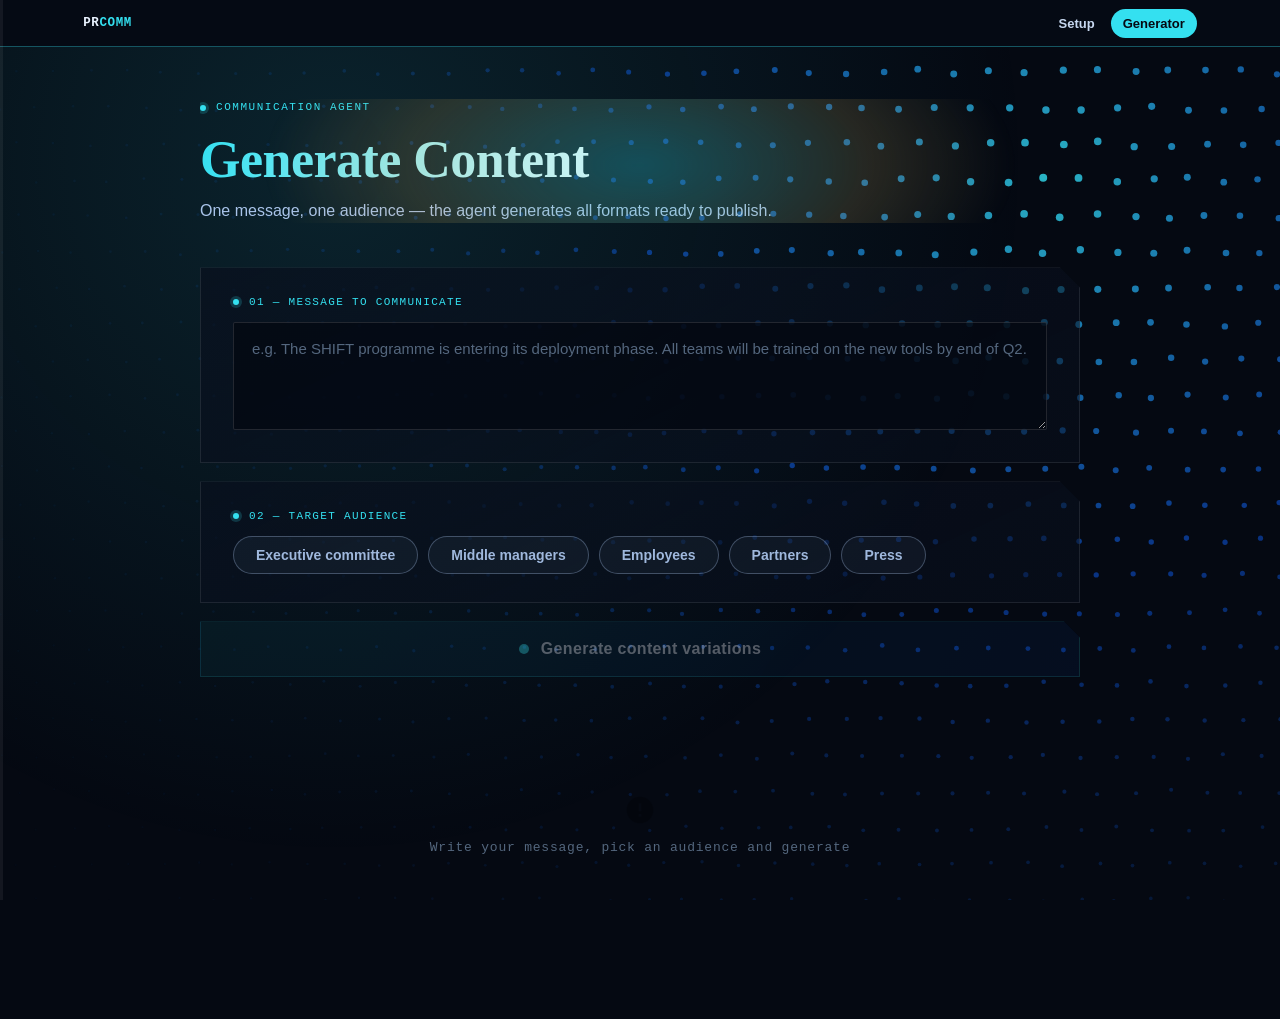
==== commit f5f5aeee: "remove: section-nav pill widget from both pages" ====
--- a/page2.html
+++ b/page2.html
@@ -38,19 +38,6 @@
 .nav-links a{font-size:13px;font-weight:600;color:#c7d8f0;padding:7px 12px;border-radius:20px;transition:background .15s,color .15s;}
 .nav-links a:hover{color:#fff;background:rgba(255,255,255,0.08);}
 .nav-links a.active{color:var(--ink);background:var(--cyan);font-weight:700;}
-
-.section-nav{position:fixed;right:22px;top:50%;transform:translateY(-50%);z-index:95;
-  display:flex;flex-direction:column;align-items:center;gap:2px;
-  background:rgba(8,20,38,0.6);border:1px solid rgba(255,255,255,0.14);
-  border-radius:999px;padding:10px 8px;backdrop-filter:blur(10px);box-shadow:0 12px 32px rgba(0,0,0,0.35);}
-.section-nav button{width:34px;height:34px;border-radius:50%;border:1px solid rgba(255,255,255,0.16);
-  background:rgba(255,255,255,0.05);color:#eaf3ff;font-size:13px;cursor:pointer;
-  display:flex;align-items:center;justify-content:center;transition:background .18s,border-color .18s,transform .18s;}
-.section-nav button:hover:not(:disabled){background:rgba(52,224,240,0.18);border-color:rgba(52,224,240,0.5);transform:scale(1.08);}
-.section-nav button:disabled{opacity:.25;cursor:default;}
-.section-nav-count{font-family:var(--mono);font-size:11px;color:#9fb8dd;padding:7px 0;}
-.section-nav-count b{color:var(--gold);}
-@media(max-width:520px){.section-nav{display:none;}}
 
 .hero-glow{position:absolute;top:-200px;left:50%;width:1100px;height:700px;margin-left:-550px;
   background:radial-gradient(ellipse closest-side at 50% 38%,rgba(52,224,240,0.28),rgba(209,169,84,0.16) 42%,transparent 68%);
@@ -225,12 +212,6 @@
       <li><a href="page2.html" class="active">Generator</a></li>
     </ul>
   </div>
-</nav>
-
-<nav class="section-nav" id="sectionNav" aria-label="Section navigation">
-  <button type="button" id="secPrev" aria-label="Previous section">&#9650;</button>
-  <div class="section-nav-count"><b id="secIndex">1</b> / <span id="secTotal">3</span></div>
-  <button type="button" id="secNext" aria-label="Next section">&#9660;</button>
 </nav>
 
 <div class="page-wrap">
@@ -422,28 +403,6 @@
       var h=document.documentElement.scrollHeight-window.innerHeight;
       fill.style.height=(h>0?(s/h*100):0)+'%';}
     window.addEventListener('scroll',upd,{passive:true});upd();
-  })();
-
-  /* section nav */
-  (function(){
-    var stops=['stop0','stop1','stop2','stop3'].map(function(id){return document.getElementById(id);});
-    var prev=document.getElementById('secPrev'),next=document.getElementById('secNext');
-    var idx=document.getElementById('secIndex'),tot=document.getElementById('secTotal');
-    if(tot)tot.textContent=stops.length;
-    function cur(){var y=window.scrollY+window.innerHeight*0.4,i=0;
-      for(var j=0;j<stops.length;j++){if(stops[j]&&stops[j].getBoundingClientRect().top+window.scrollY<=y)i=j;}return i;}
-    function go(i){i=Math.max(0,Math.min(stops.length-1,i));stops[i].scrollIntoView({behavior:'smooth',block:'center'});}
-    function upd(){var i=cur();if(idx)idx.textContent=i+1;prev.disabled=i<=0;next.disabled=i>=stops.length-1;}
-    prev.addEventListener('click',function(){go(cur()-1);});
-    next.addEventListener('click',function(){go(cur()+1);});
-    window.addEventListener('scroll',upd,{passive:true});
-    window.addEventListener('keydown',function(e){
-      var t=(document.activeElement&&document.activeElement.tagName)||'';
-      if(t==='TEXTAREA'||t==='INPUT')return;
-      if(e.key==='ArrowDown'||e.key==='PageDown'){e.preventDefault();go(cur()+1);}
-      else if(e.key==='ArrowUp'||e.key==='PageUp'){e.preventDefault();go(cur()-1);}
-    });
-    upd();window.addEventListener('scroll',upd,{passive:true});window.addEventListener('resize',upd);
   })();
 
   /* load setup */
